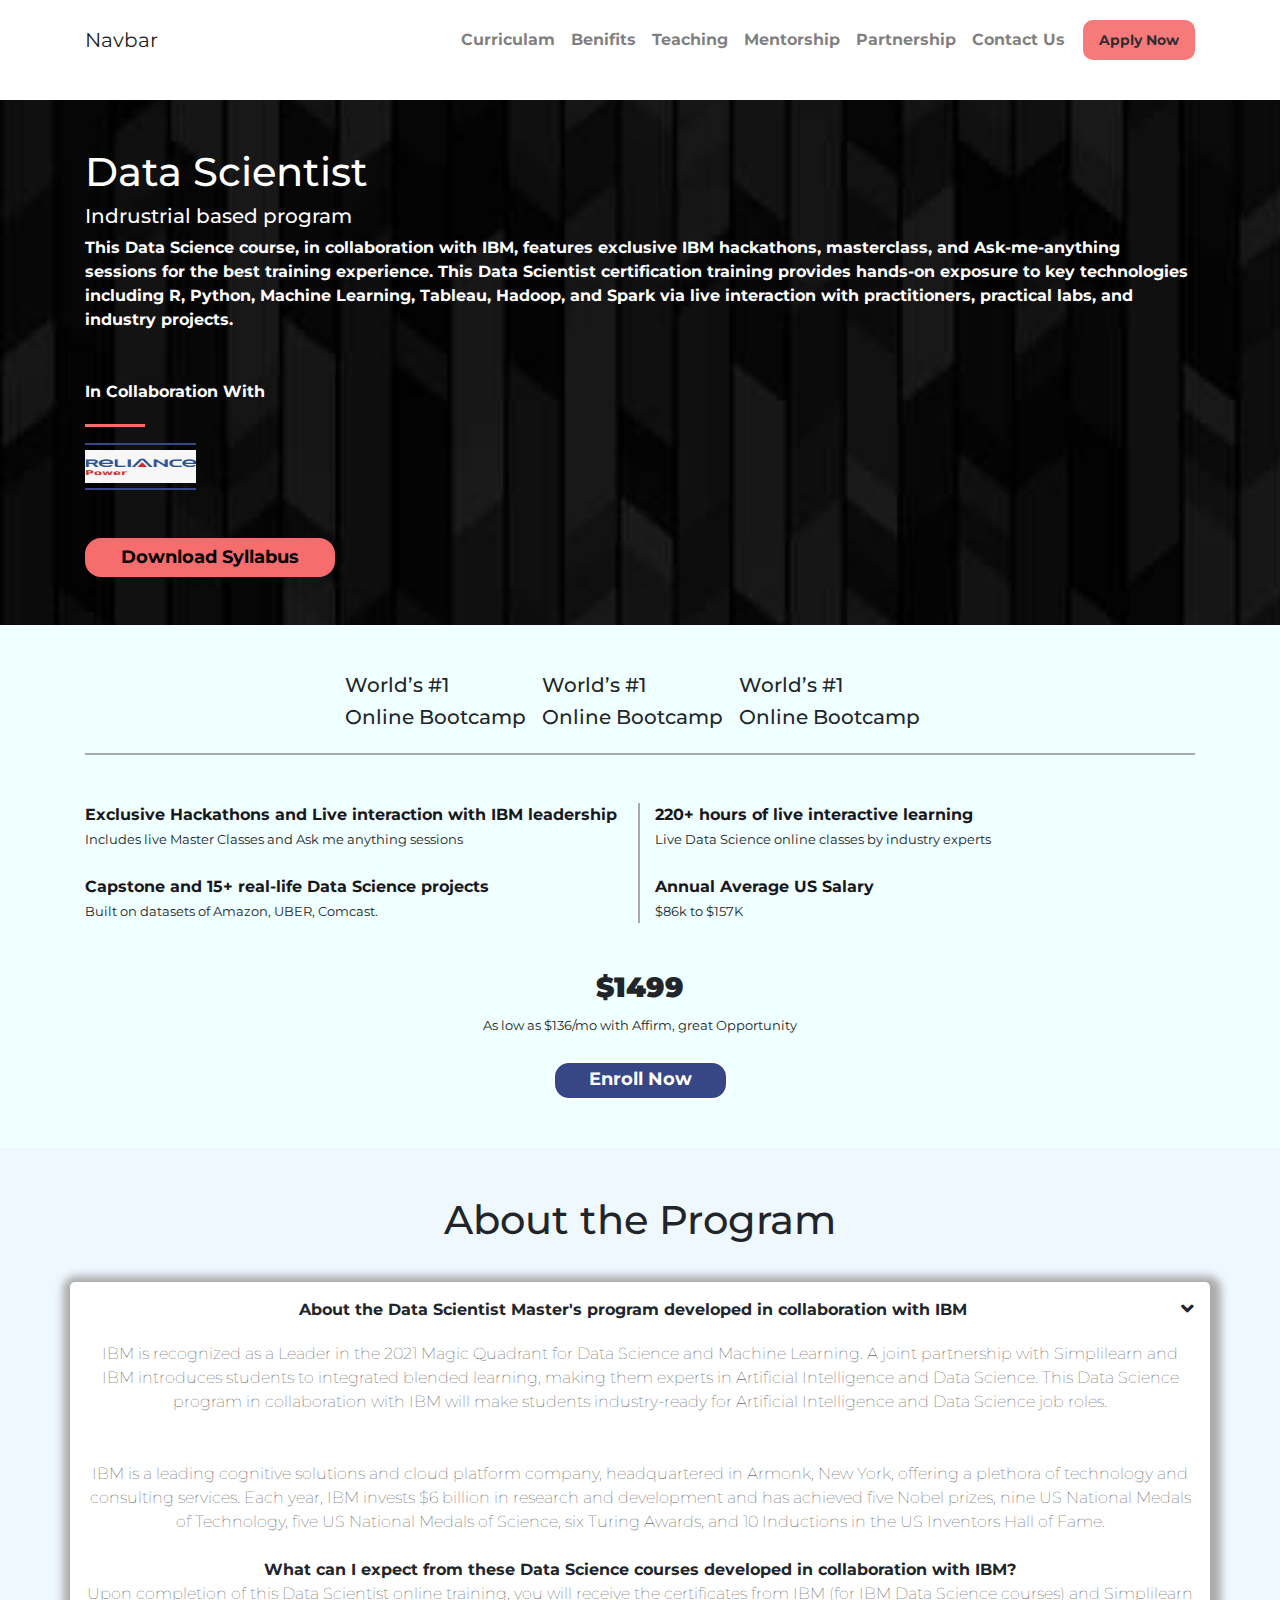
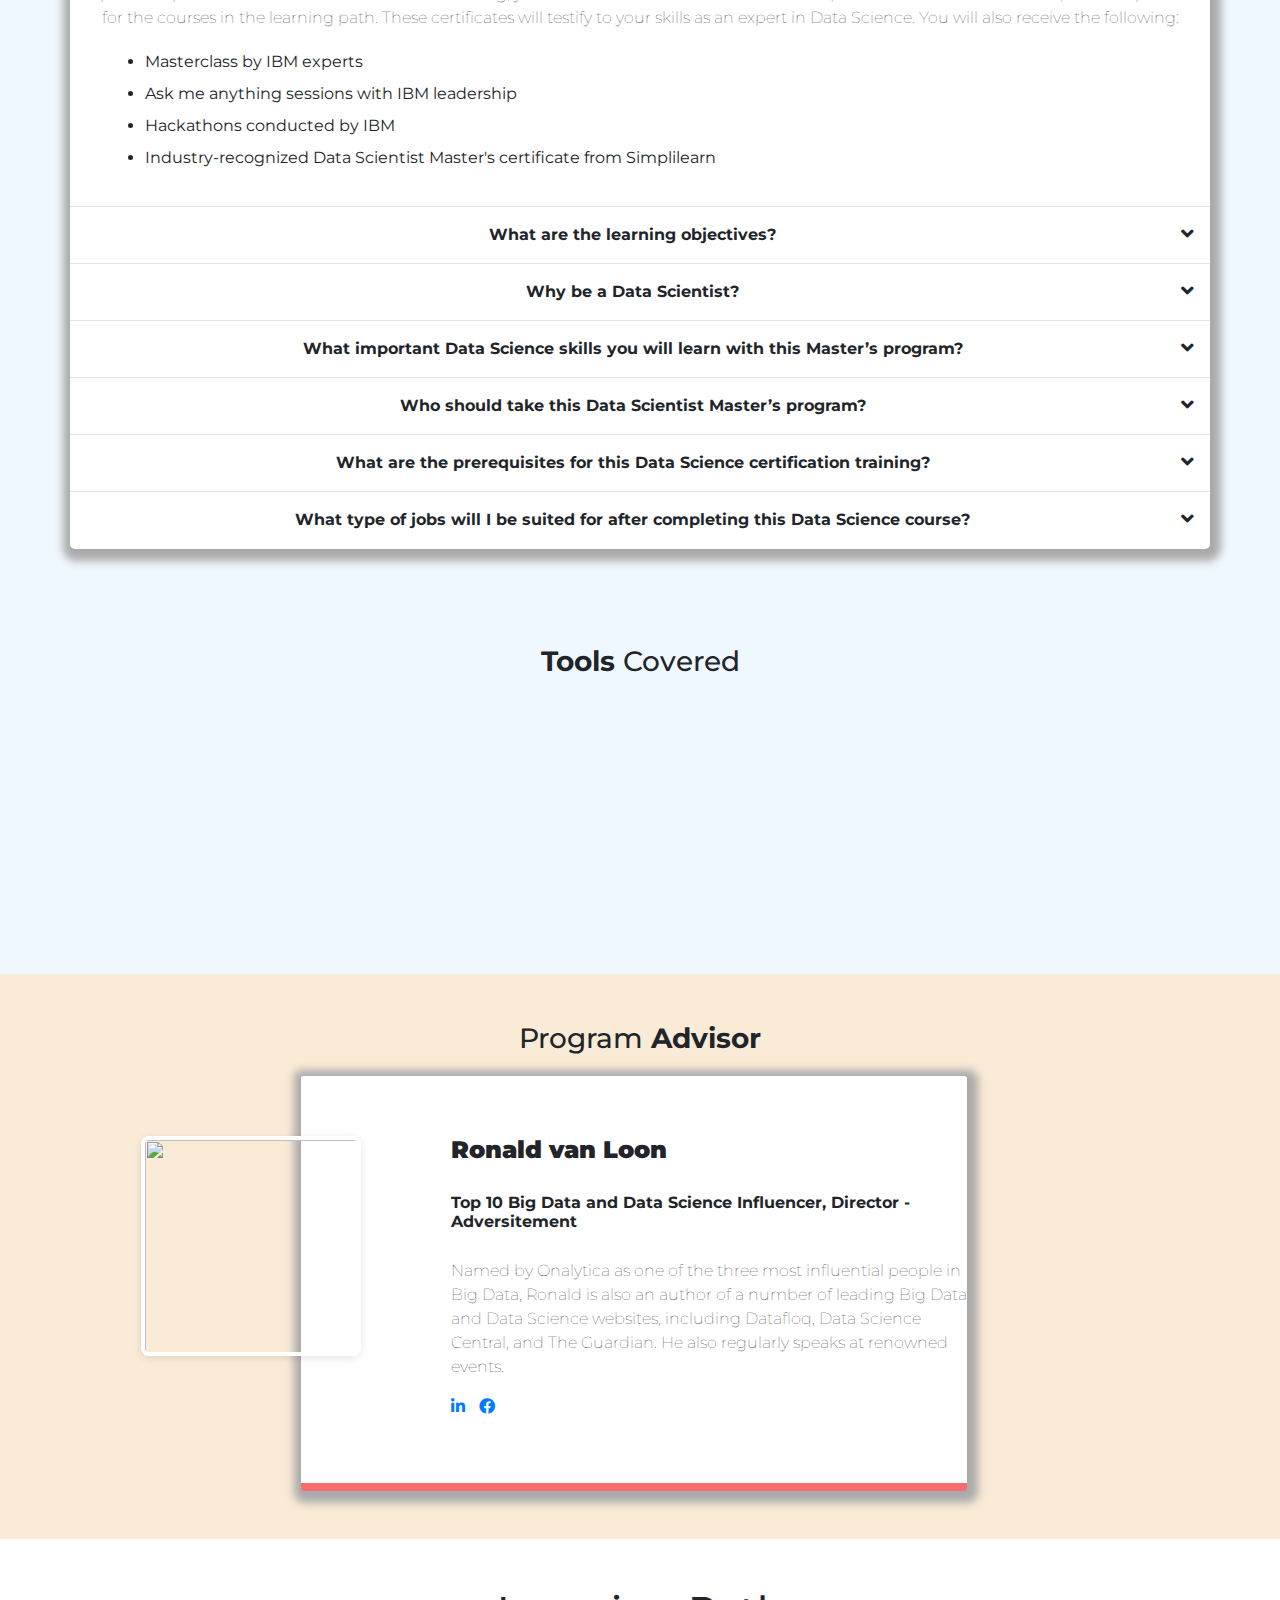
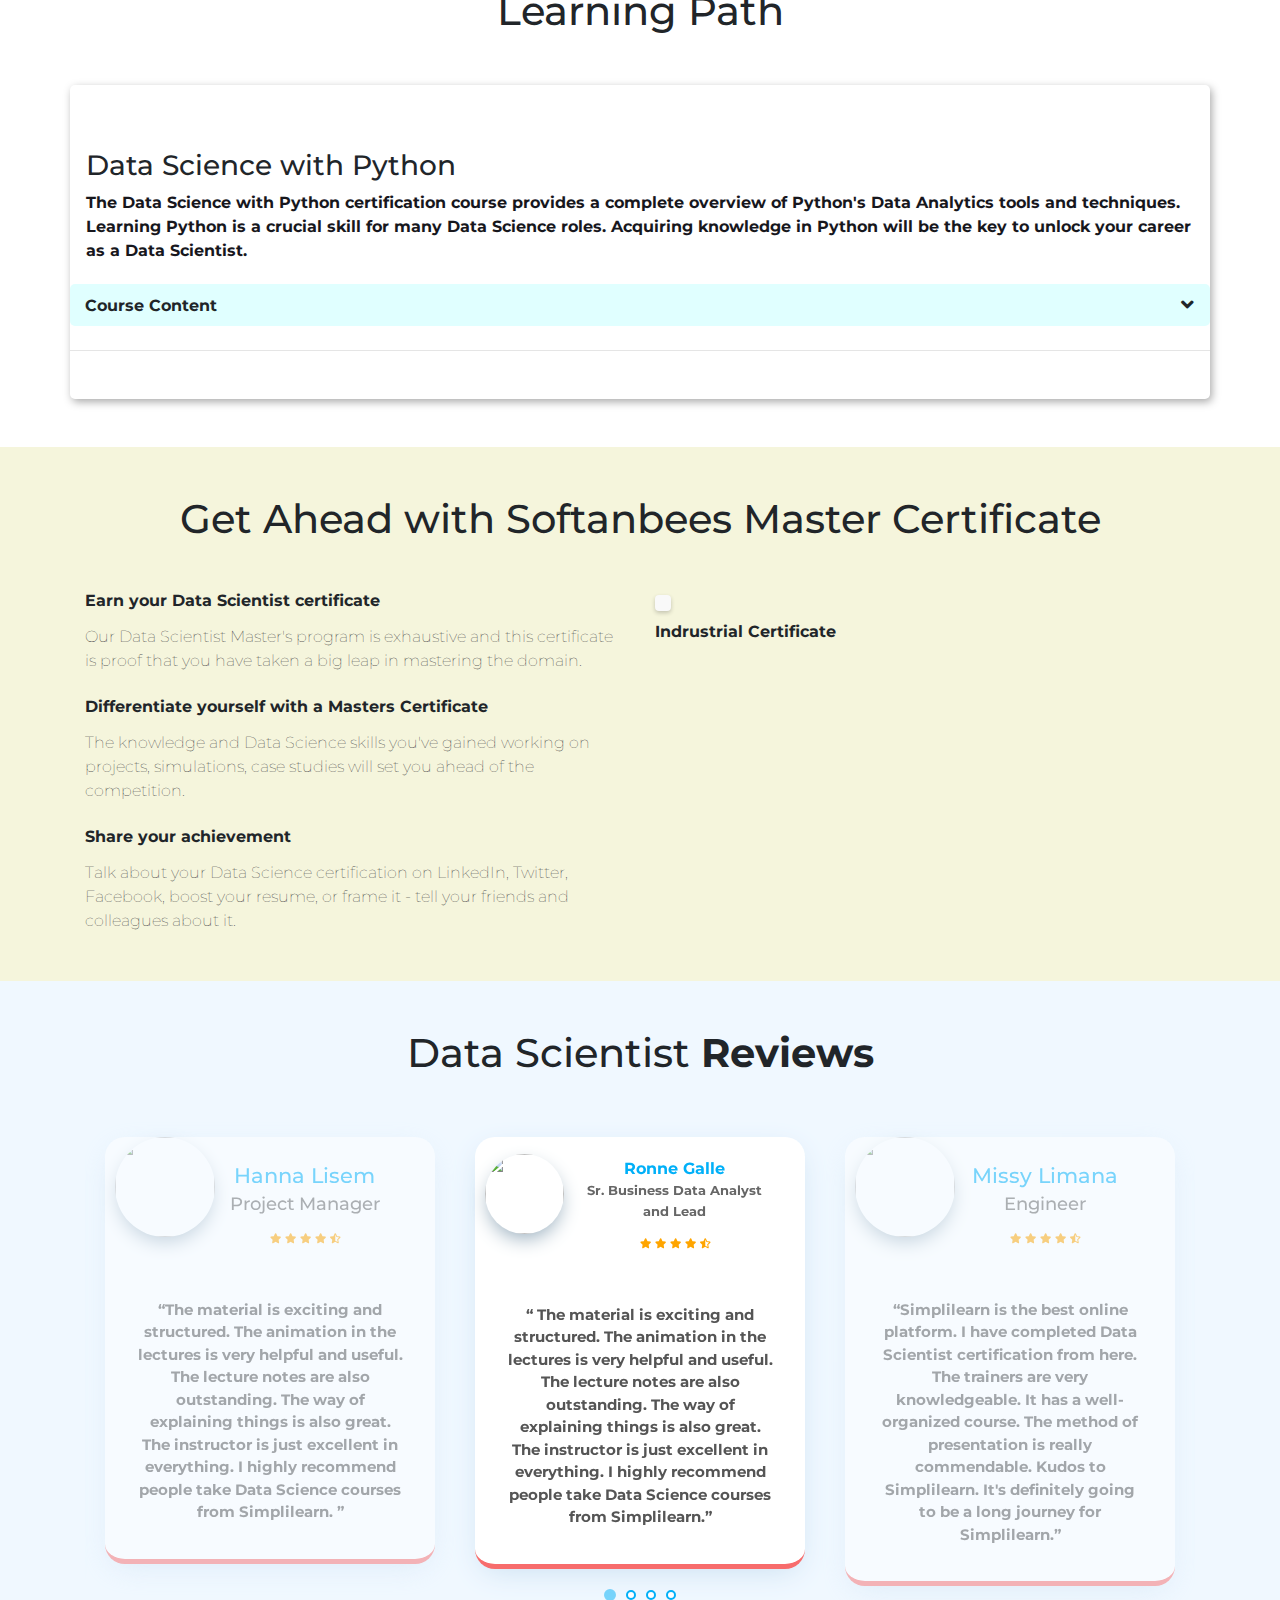
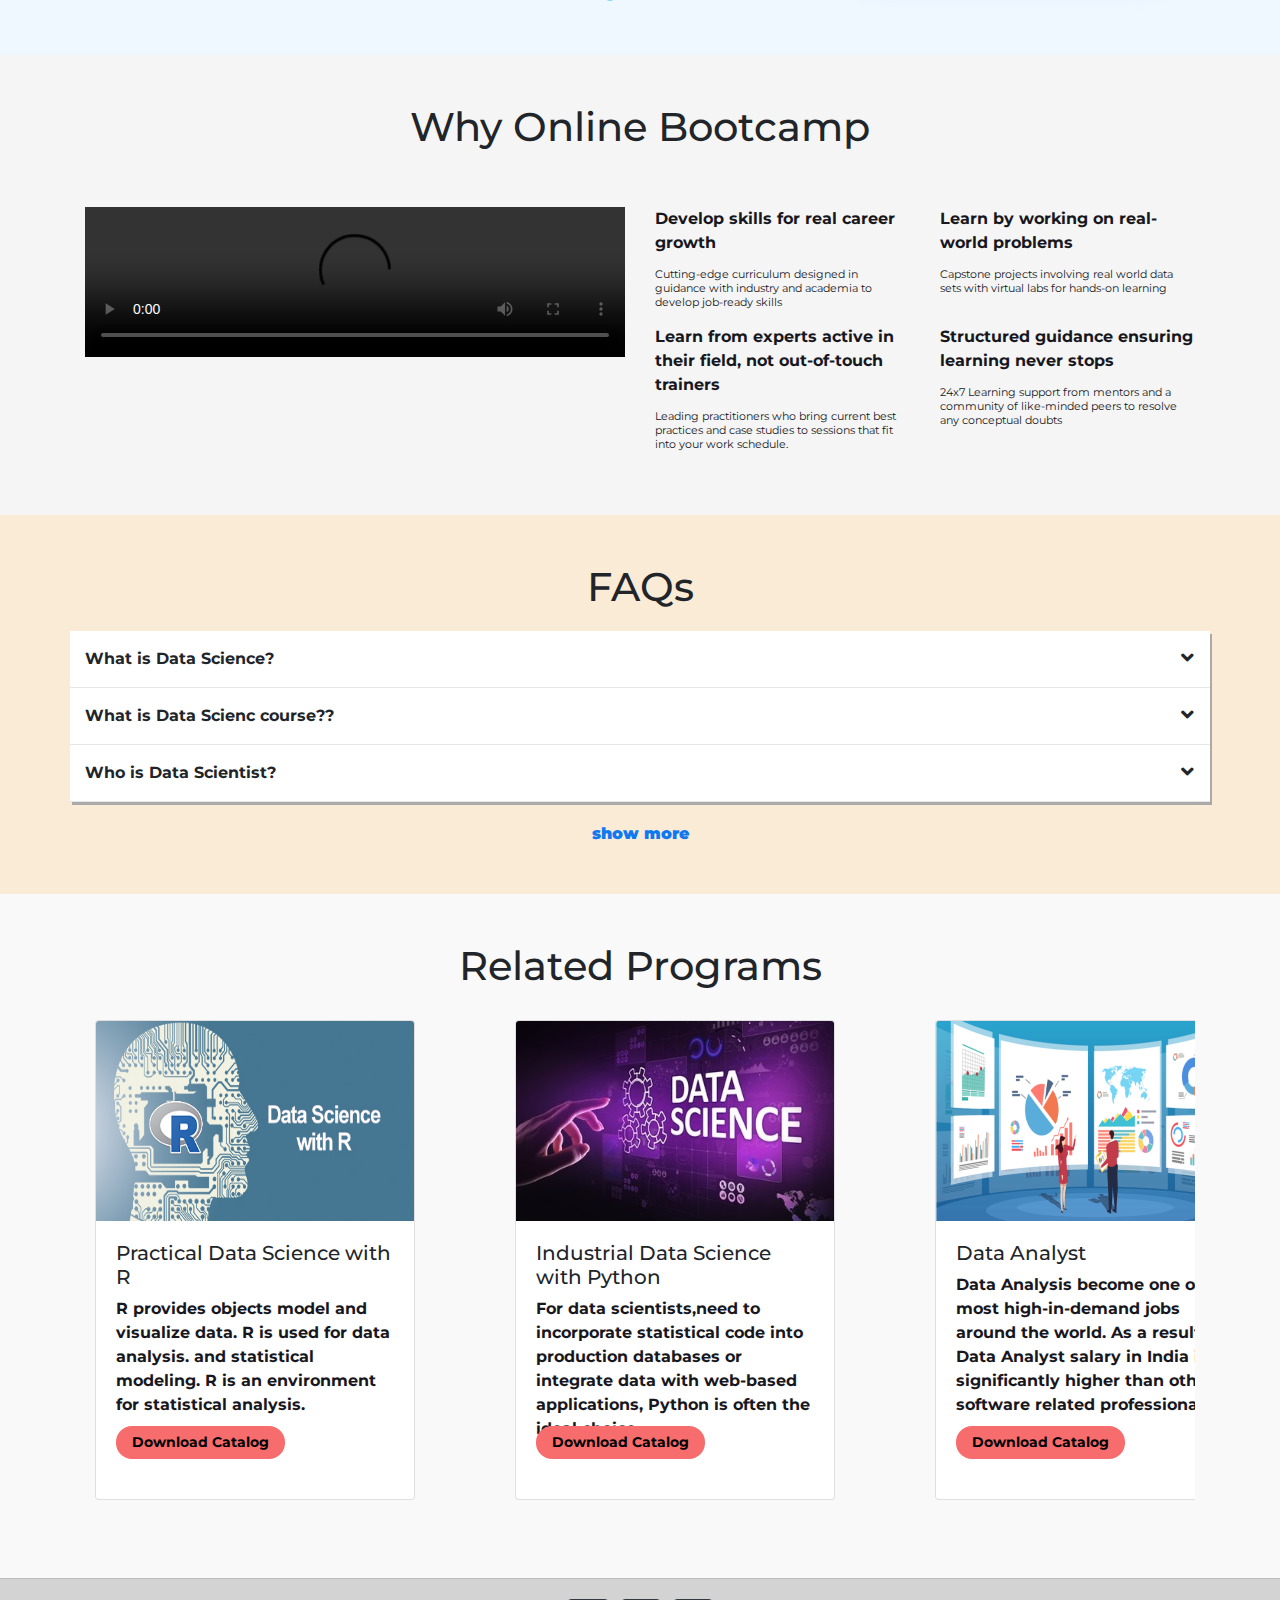
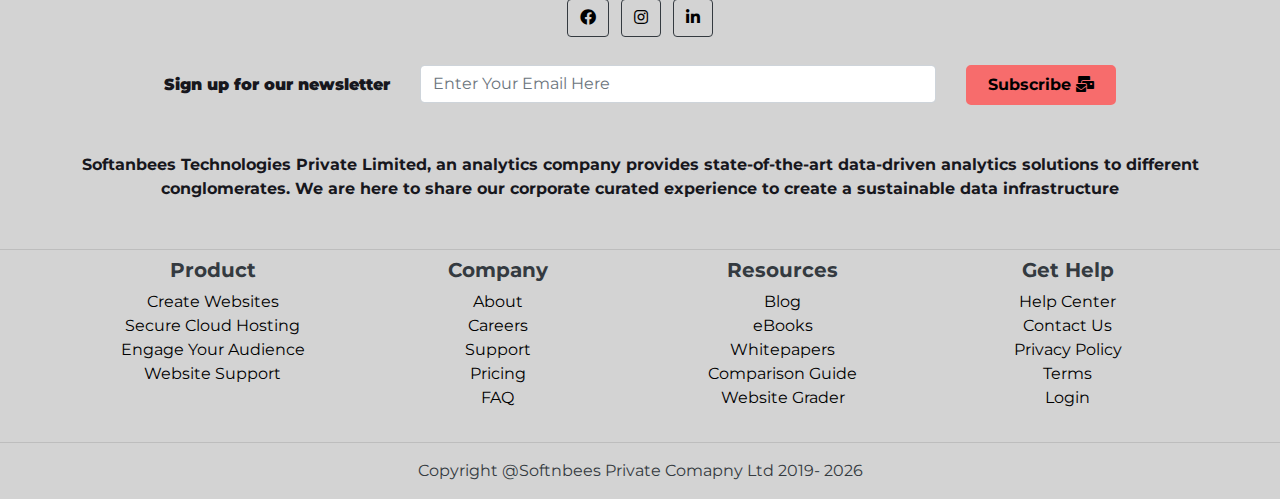
==== course_details.html @ 48e54f69 "added new feature" ====
<!DOCTYPE html>

<html>
  <head>
    <meta charset="utf-8" />
    <meta http-equiv="X-UA-Compatible" content="IE=edge" />
    <title></title>
    <link rel="stylesheet" href="asset/css/all.min.css" />
    <link rel="preconnect" href="https://fonts.gstatic.com" />
    <meta name="description" content="" />
    <meta name="viewport" content="width=device-width, initial-scale=1" />
    <!-- <link href="https://fonts.googleapis.com/css2?family=Roboto:ital,wght@1,100&display=swap" rel="stylesheet" /> -->
    <link rel="preconnect" href="https://fonts.gstatic.com" />
    <link
      href="https://fonts.googleapis.com/css2?family=Montserrat:wght@300&display=swap"
      rel="stylesheet"
    />

    <link rel="stylesheet" href="main.css" />
    <link rel="stylesheet" href="style.css" />
    <link rel="stylesheet" href="course_details.css" />

    <link
      rel="stylesheet"
      href="https://cdnjs.cloudflare.com/ajax/libs/font-awesome/4.7.0/css/font-awesome.min.css"
    />
    <link
      rel="stylesheet"
      href="https://maxcdn.bootstrapcdn.com/bootstrap/4.0.0/css/bootstrap.min.css"
      integrity="sha384-Gn5384xqQ1aoWXA+058RXPxPg6fy4IWvTNh0E263XmFcJlSAwiGgFAW/dAiS6JXm"
      crossorigin="anonymous"
    />
    <link rel="stylesheet" href="https://cdnjs.cloudflare.com/ajax/libs/OwlCarousel2/2.3.4/assets/owl.carousel.min.css">
    <script
      src="https://maxcdn.bootstrapcdn.com/bootstrap/4.0.0/js/bootstrap.min.js"
      integrity="sha384-JZR6Spejh4U02d8jOt6vLEHfe/JQGiRRSQQxSfFWpi1MquVdAyjUar5+76PVCmYl"
      crossorigin="anonymous"
    ></script>
    <script
      src="https://cdn.jsdelivr.net/npm/bootstrap@5.0.0-beta2/dist/js/bootstrap.bundle.min.js"
      integrity="sha384-b5kHyXgcpbZJO/tY9Ul7kGkf1S0CWuKcCD38l8YkeH8z8QjE0GmW1gYU5S9FOnJ0"
      crossorigin="anonymous"
    ></script>
    <script src="https://cdn.jwplayer.com/libraries/aBCdE12G.js"></script>
    <link rel="stylesheet" href="asset/css/particle.css" />
  </head>

  <body>
    <!-- nabvar starts -->

    <nav
      class="
        main_nav_content
        fixed-top
        navbar navbar-expand-lg navbar-light
        bg-white
      "
    >
      <div class="container">
        <a class="navbar-brand" href="#">Navbar</a>
        <button
          class="navbar-toggler"
          type="button"
          data-bs-toggle="collapse"
          data-bs-target="#navbarSupportedContent"
          aria-controls="navbarSupportedContent"
          aria-expanded="false"
          aria-label="Toggle navigation"
        >
          <span class="navbar-toggler-icon"></span>
        </button>
        <div
          class="collapse navbar-collapse justify-content-end"
          id="navbarSupportedContent"
        >
          <ul id="navbar" class="navbar-nav me-auto mb-2 mb-lg-0">
            <li class="nav-item">
              <a class="nav-link" aria-current="page" href="#courses"
                >Curriculam</a
              >
            </li>
            <li class="nav-item">
              <a class="nav-link" href="#trusting">Benifits</a>
            </li>
            <li class="nav-item">
              <a class="nav-link" href="#Teaching">Teaching</a>
            </li>
            <li class="nav-item">
              <a class="nav-link" href="#Mentorship">Mentorship</a>
            </li>
            <li class="nav-item">
              <a class="nav-link" href="#partnership">Partnership</a>
            </li>
            <li class="nav-item">
              <a class="nav-link" href="#contact">Contact Us</a>
            </li>
            <!-- <li class="nav-item">
                        <a class="nav-link" href="#footer">About Us</a>
                    </li> -->
            <!-- <li class="nav-item">
                        <a class="nav-link" href="#">FAQs</a>
                    </li> -->
          </ul>
          <div class="d-flex">
            <button
              data-target="#exampleModal"
              data-toggle="modal"
              class="button_style_navbar"
              type="button "
            >
              Apply Now
            </button>
            <!-- <button data-target="#exampleModal1" data-toggle="modal" class="button_style_navbar_login " type="submit ">
              Login
            </button> -->
          </div>
        </div>
      </div>
    </nav>

    <!-- navbar ends -->

    <!-- modal login starts -->
    <div
      class="modal left fade"
      id="exampleModal1"
      tabindex=""
      role="dialog"
      aria-labelledby="exampleModalLabel"
      aria-hidden="true"
    >
      <div class="modal-dialog" role="document">
        <div class="modal-content pt-5">
          <div class="modal-body p-3">
            <div class="pb-4">
              <h3>Log In</h3>
              <div class="pt-3">
                OR
                <a
                  id="create_account_click"
                  style="text-decoration: none"
                  data-target="#exampleModal"
                  data-toggle="modal"
                  href=""
                  >Creating a Softanbees Account</a
                >
              </div>
              <div>
                <form>
                  <div class="form-group">
                    <label
                      class="d-flex justify-content-start"
                      for="exampleInputEmail1"
                      >Email<b style="color: red">*</b>
                    </label>
                    <input
                      type="email"
                      class="form-control"
                      id="exampleInputEmail1"
                      aria-describedby="emailHelp"
                      placeholder="Enter email"
                    />
                  </div>
                  <div class="form-group">
                    <label
                      class="d-flex justify-content-start"
                      for="exampleInputPassword1"
                      >Password<b style="color: red">*</b>
                    </label>
                    <input
                      type="password"
                      class="form-control"
                      id="exampleInputPassword1"
                      placeholder="Enter Password"
                    />
                  </div>
                  <button
                    style="
                      width: 100%;
                      background-color: #f76c6c !important;
                      border-color: #f76c6c !important;
                    "
                    type="submit"
                    class="btn btn-primary"
                  >
                    Sign Up
                  </button>
                </form>
              </div>
            </div>
          </div>
          <div class="modal-footer">
            <button
              type="button"
              class="btn btn-secondary"
              data-dismiss="modal"
            >
              Close
            </button>
          </div>
        </div>
      </div>
    </div>

    <!-- modal login ends -->

    <!-- modal registraion starts -->
    <div
      class="modal left fade"
      id="exampleModal"
      tabindex=""
      role="dialog"
      aria-labelledby="exampleModalLabel"
      aria-hidden="true"
    >
      <div class="modal-dialog" role="document">
        <div class="modal-content pt-5">
          <div class="modal-body pt-1">
            <div class="text-center pb-4">
              <h3>Apply Now to Unleash Your Data Career</h3>
              <!-- <p>Log in using</p>
                        <div class="d-flex justify-content-around">
                            <a href=""><i  class="fab fa-facebook fa-3x"></i></a>
                            <a style="color: #4c68d7;" href=""><i class="fab fa-linkedin fa-3x"></i></a>
                            <a style="color: #4078c0;" href=""><i  class="fab fa-github fa-3x"></i></a>
                            <a href=""><i  class="fab fa-google fa-3x"></i></a>
                        </div> -->
              <div class="d-flex justify-content-around pt-4 pb-4">
                <!-- <hr style="width:50%" , size="3" , color=black>
                            <p> OR </p>
                            <hr style="width:50%" , size="3" , color=black> -->
              </div>
              <div>
                <form>
                  <div class="form-group">
                    <label
                      class="d-flex justify-content-start"
                      for="exampleInputEmail1"
                      >Full Name <b style="color: red">*</b>
                    </label>
                    <input
                      type="text"
                      class="form-control"
                      id="exampleInputEmail1"
                      placeholder="Enter Your Name"
                    />
                  </div>
                  <div class="form-group">
                    <label
                      class="d-flex justify-content-start"
                      for="exampleInputEmail1"
                      >Email<b style="color: red">*</b>
                    </label>
                    <input
                      type="email"
                      class="form-control"
                      id="exampleInputEmail1"
                      aria-describedby="emailHelp"
                      placeholder="Enter email"
                    />
                  </div>
                  <!-- <div class="form-group">
                                    <label class="d-flex justify-content-start" for="exampleInputPassword1">Phone<b style="color: red;">*</b> </label>
                                    <p class="d-flex justify-content-start"><small>OTP will be sent to this number for verification</small></p>
                                    <input type="number" class="form-control" id="exampleInputPassword1" placeholder="Enter Phone Number">
                                </div> -->
                  <!-- <div class="form-group">
                                    <label class="d-flex justify-content-start" for="exampleInputPassword1">Profession<b style="color: red;">*</b> </label>
                                    <div class="form-check form-check-inline">
                                        <input class="form-check-input" type="checkbox" id="inlineCheckbox1" value="option1">
                                        <label class="form-check-label" for="inlineCheckbox1">College Student</label>
                                    </div>
                                    <div class="form-check form-check-inline">
                                        <input class="form-check-input" type="checkbox" id="inlineCheckbox2" value="option2">
                                        <label class="form-check-label" for="inlineCheckbox2">Working Profesion</label>
                                    </div>
                                </div> -->
                  <div class="form-group">
                    <h6>Your Profession</h6>
                    <div id="profession">
                      <label class="blue"
                        ><input
                          id="check1"
                          type="radio"
                          name="toggle"
                          value="student"
                        /><span>College Student</span></label
                      >
                      <label class="green"
                        ><input
                          id="check1"
                          type="radio"
                          name="toggle"
                          value="working"
                        /><span>Working Profession</span></label
                      >
                    </div>
                  </div>
                  <button
                    style="
                      width: 100%;
                      background-color: #f76c6c !important;
                      border-color: #f76c6c !important;
                    "
                    type="submit"
                    class="btn btn-primary"
                  >
                    Apply Now
                  </button>
                </form>
                <!-- <small>By creating an account I have read and agree to Softanbees <a href="">Terms</a> and <a href="">Privacy Policy</a></small>
                            <div class="pt-3">
                                <p>Already a member?
                                    <a id="login-btn-click" data-target="#exampleModal1" data-toggle="modal" href="">LOG IN</a>
                                </p>
                            </div> -->
              </div>
            </div>
            <div class="modal-footer">
              <button
                type="button"
                class="btn btn-secondary"
                data-dismiss="modal"
              >
                Close
              </button>
            </div>
          </div>
        </div>
      </div>
    </div>
    <!-- modal registration ends -->





    <section id="course_details" class="section">
      <div class="container pt-5 pb-5">
        <div>
          <h1>Data Scientist</h1>
          <h5>Indrustrial based program</h5>
          <p style="color: white">
            This Data Science course, in collaboration with IBM, features
            exclusive IBM hackathons, masterclass, and Ask-me-anything sessions
            for the best training experience. This Data Scientist certification
            training provides hands-on exposure to key technologies including R,
            Python, Machine Learning, Tableau, Hadoop, and Spark via live
            interaction with practitioners, practical labs, and industry
            projects.
          </p>
        </div>
        <div class="mt-5">
          <p style="color: white">In Collaboration With</p>
          <div class="collboration-title mb-3"></div>
          <div class="collboration-logo-top"></div>
          <div class="collboration">
            <img
              style="width: 10%; height: 33px"
              src="asset/partner_1.jpeg"
              alt=" "
            />
            <!-- <img style="width: 8%; " src="asset/partner_3.png" alt=" "> -->
          </div>
          <div class="collboration-logo-bottom"></div>
        </div>
        <div class="mt-5">
          <button class="syllabus">Download Syllabus</button>
        </div>
      </div>
    </section>

    <section style="background-color: azure" class="section pt-5 pb-5">
      <div class="container">
        <div class="collboration-1 pb-3">
          <div class="mr-3">
            <h5>World’s #1</h5>
            <h5>Online Bootcamp</h5>
          </div>
          <div class="mr-3">
            <h5>World’s #1</h5>
            <h5>Online Bootcamp</h5>
          </div>
          <div class="mr-3">
            <h5>World’s #1</h5>
            <h5>Online Bootcamp</h5>
          </div>
        </div>

        <div class="row pt-5">
          <div class="col-md-6 border-line">
            <p>Exclusive Hackathons and Live interaction with IBM leadership</p>
            <small
              >Includes live Master Classes and Ask me anything sessions</small
            >
            <br /><br />
            <p>Capstone and 15+ real-life Data Science projects</p>
            <small>Built on datasets of Amazon, UBER, Comcast.</small>
          </div>
          <div class="col-md-6 border-line-1">
            <p>220+ hours of live interactive learning</p>
            <small>Live Data Science online classes by industry experts</small>
            <br /><br />
            <p>Annual Average US Salary</p>
            <small>$86k to $157K</small>
          </div>
        </div>

        <div class="mt-5 course_price">
          <h3>$1499</h3>
          <small>As low as $136/mo with Affirm, great Opportunity</small>
          <br />
          <br />
          <button class="enroll_now">Enroll Now</button>
        </div>
      </div>
    </section>

    <section class="section pt-5 pb-5 program_details">
      <div class="container course_info">
        <h1>About the Program</h1>
        <div class="row about_program">
          <!--First column-->
          <div class="col-md-3 mx-auto shfooter-1">
            <div class="title-1" data-target="#tab1" data-toggle="collapse">
              <div class="mt-3 font-weight-bold">
                About the Data Scientist Master's program developed in
                collaboration with IBM
                <div class="float-right navbar-toggler">
                  <i class="fas fa-angle-down"></i>
                  <i class="fas fa-angle-up"></i>
                </div>
              </div>
            </div>
            <div class="question_details" id="tab1">
              <p>
                IBM is recognized as a Leader in the 2021 Magic Quadrant for
                Data Science and Machine Learning. A joint partnership with
                Simplilearn and IBM introduces students to integrated blended
                learning, making them experts in Artificial Intelligence and
                Data Science. This Data Science program in collaboration with
                IBM will make students industry-ready for Artificial
                Intelligence and Data Science job roles.
              </p>
              <br /><br />
              <p>
                IBM is a leading cognitive solutions and cloud platform company,
                headquartered in Armonk, New York, offering a plethora of
                technology and consulting services. Each year, IBM invests $6
                billion in research and development and has achieved five Nobel
                prizes, nine US National Medals of Technology, five US National
                Medals of Science, six Turing Awards, and 10 Inductions in the
                US Inventors Hall of Fame.
              </p>
              <br />
              <b
                >What can I expect from these Data Science courses developed in
                collaboration with IBM?</b
              >
              <br />
              <p>
                Upon completion of this Data Scientist online training, you will
                receive the certificates from IBM (for IBM Data Science courses)
                and Simplilearn for the courses in the learning path. These
                certificates will testify to your skills as an expert in Data
                Science. You will also receive the following:
              </p>
              <ul>
                <li>Masterclass by IBM experts</li>
                <li>Ask me anything sessions with IBM leadership</li>
                <li>Hackathons conducted by IBM</li>
                <li>
                  Industry-recognized Data Scientist Master's certificate from
                  Simplilearn
                </li>
              </ul>
            </div>
            <!-- <ul class="list-unstyled collapse" id="tab1">
           <h1>ffffffffffffffffffffffffff</h1>
          </ul> -->
          </div>

          <!--/.First column-->
          <hr class="clearfix w-100 mb-0" />
          <!--Second column-->
          <div class="col-md-3 mx-auto shfooter-1">
            <div class="title-1" data-target="#tab2" data-toggle="collapse">
              <div class="mt-3 font-weight-bold">
                What are the learning objectives?
                <div class="float-right navbar-toggler">
                  <i class="fas fa-angle-down"></i>
                  <i class="fas fa-angle-up"></i>
                </div>
              </div>
            </div>
            <div class="collapse question_details" id="tab2">
              <p>
                IBM is recognized as a Leader in the 2021 Magic Quadrant for
                Data Science and Machine Learning. A joint partnership with
                Simplilearn and IBM introduces students to integrated blended
                learning, making them experts in Artificial Intelligence and
                Data Science. This Data Science program in collaboration with
                IBM will make students industry-ready for Artificial
                Intelligence and Data Science job roles.
              </p>
              <br /><br />
              <p>
                IBM is a leading cognitive solutions and cloud platform company,
                headquartered in Armonk, New York, offering a plethora of
                technology and consulting services. Each year, IBM invests $6
                billion in research and development and has achieved five Nobel
                prizes, nine US National Medals of Technology, five US National
                Medals of Science, six Turing Awards, and 10 Inductions in the
                US Inventors Hall of Fame.
              </p>
              <br />
              <b
                >What can I expect from these Data Science courses developed in
                collaboration with IBM?</b
              >
              <br />
              <p>
                Upon completion of this Data Scientist online training, you will
                receive the certificates from IBM (for IBM Data Science courses)
                and Simplilearn for the courses in the learning path. These
                certificates will testify to your skills as an expert in Data
                Science. You will also receive the following:
              </p>
              <ul>
                <li>Masterclass by IBM experts</li>
                <li>Ask me anything sessions with IBM leadership</li>
                <li>Hackathons conducted by IBM</li>
                <li>
                  Industry-recognized Data Scientist Master's certificate from
                  Simplilearn
                </li>
              </ul>
            </div>
          </div>
          <!--/.Second column-->
          <hr class="clearfix w-100 mb-0" />
          <!--Third column-->
          <div class="col-md-3 mx-auto shfooter-1">
            <div class="title-1" data-target="#tab3" data-toggle="collapse">
              <div class="mt-3 font-weight-bold">
                Why be a Data Scientist?
                <div class="float-right navbar-toggler">
                  <i class="fas fa-angle-down"></i>
                  <i class="fas fa-angle-up"></i>
                </div>
              </div>
            </div>
            <div class="collapse question_details" id="tab3">
              <p>
                IBM is recognized as a Leader in the 2021 Magic Quadrant for
                Data Science and Machine Learning. A joint partnership with
                Simplilearn and IBM introduces students to integrated blended
                learning, making them experts in Artificial Intelligence and
                Data Science. This Data Science program in collaboration with
                IBM will make students industry-ready for Artificial
                Intelligence and Data Science job roles.
              </p>
              <br /><br />
              <p>
                IBM is a leading cognitive solutions and cloud platform company,
                headquartered in Armonk, New York, offering a plethora of
                technology and consulting services. Each year, IBM invests $6
                billion in research and development and has achieved five Nobel
                prizes, nine US National Medals of Technology, five US National
                Medals of Science, six Turing Awards, and 10 Inductions in the
                US Inventors Hall of Fame.
              </p>
              <br />
              <b
                >What can I expect from these Data Science courses developed in
                collaboration with IBM?</b
              >
              <br />
              <p>
                Upon completion of this Data Scientist online training, you will
                receive the certificates from IBM (for IBM Data Science courses)
                and Simplilearn for the courses in the learning path. These
                certificates will testify to your skills as an expert in Data
                Science. You will also receive the following:
              </p>
              <ul>
                <li>Masterclass by IBM experts</li>
                <li>Ask me anything sessions with IBM leadership</li>
                <li>Hackathons conducted by IBM</li>
                <li>
                  Industry-recognized Data Scientist Master's certificate from
                  Simplilearn
                </li>
              </ul>
            </div>
          </div>
          <!--/.Third column-->
          <hr class="clearfix w-100 mb-0" />
          <!--Fourth column-->
          <div class="col-md-3 mx-auto shfooter-1">
            <div class="title-1" data-target="#tab4" data-toggle="collapse">
              <div class="mt-3 font-weight-bold">
                What important Data Science skills you will learn with this
                Master’s program?
                <div class="float-right navbar-toggler">
                  <i class="fas fa-angle-down"></i>
                  <i class="fas fa-angle-up"></i>
                </div>
              </div>
            </div>
            <div class="collapse question_details" id="tab4">
              <p>
                IBM is recognized as a Leader in the 2021 Magic Quadrant for
                Data Science and Machine Learning. A joint partnership with
                Simplilearn and IBM introduces students to integrated blended
                learning, making them experts in Artificial Intelligence and
                Data Science. This Data Science program in collaboration with
                IBM will make students industry-ready for Artificial
                Intelligence and Data Science job roles.
              </p>
              <br /><br />
              <p>
                IBM is a leading cognitive solutions and cloud platform company,
                headquartered in Armonk, New York, offering a plethora of
                technology and consulting services. Each year, IBM invests $6
                billion in research and development and has achieved five Nobel
                prizes, nine US National Medals of Technology, five US National
                Medals of Science, six Turing Awards, and 10 Inductions in the
                US Inventors Hall of Fame.
              </p>
              <br />
              <b
                >What can I expect from these Data Science courses developed in
                collaboration with IBM?</b
              >
              <br />
              <p>
                Upon completion of this Data Scientist online training, you will
                receive the certificates from IBM (for IBM Data Science courses)
                and Simplilearn for the courses in the learning path. These
                certificates will testify to your skills as an expert in Data
                Science. You will also receive the following:
              </p>
              <ul>
                <li>Masterclass by IBM experts</li>
                <li>Ask me anything sessions with IBM leadership</li>
                <li>Hackathons conducted by IBM</li>
                <li>
                  Industry-recognized Data Scientist Master's certificate from
                  Simplilearn
                </li>
              </ul>
            </div>
          </div>
          <!--/.Fourth column-->
          <hr class="clearfix w-100 mb-0" />
          <!--fifth column-->
          <div class="col-md-3 mx-auto shfooter-1">
            <div class="title-1" data-target="#tab5" data-toggle="collapse">
              <div class="mt-3 font-weight-bold">
                Who should take this Data Scientist Master’s program?
                <div class="float-right navbar-toggler">
                  <i class="fas fa-angle-down"></i>
                  <i class="fas fa-angle-up"></i>
                </div>
              </div>
            </div>
            <div class="collapse question_details" id="tab5">
              <p>
                IBM is recognized as a Leader in the 2021 Magic Quadrant for
                Data Science and Machine Learning. A joint partnership with
                Simplilearn and IBM introduces students to integrated blended
                learning, making them experts in Artificial Intelligence and
                Data Science. This Data Science program in collaboration with
                IBM will make students industry-ready for Artificial
                Intelligence and Data Science job roles.
              </p>
              <br /><br />
              <p>
                IBM is a leading cognitive solutions and cloud platform company,
                headquartered in Armonk, New York, offering a plethora of
                technology and consulting services. Each year, IBM invests $6
                billion in research and development and has achieved five Nobel
                prizes, nine US National Medals of Technology, five US National
                Medals of Science, six Turing Awards, and 10 Inductions in the
                US Inventors Hall of Fame.
              </p>
              <br />
              <b
                >What can I expect from these Data Science courses developed in
                collaboration with IBM?</b
              >
              <br />
              <p>
                Upon completion of this Data Scientist online training, you will
                receive the certificates from IBM (for IBM Data Science courses)
                and Simplilearn for the courses in the learning path. These
                certificates will testify to your skills as an expert in Data
                Science. You will also receive the following:
              </p>
              <ul>
                <li>Masterclass by IBM experts</li>
                <li>Ask me anything sessions with IBM leadership</li>
                <li>Hackathons conducted by IBM</li>
                <li>
                  Industry-recognized Data Scientist Master's certificate from
                  Simplilearn
                </li>
              </ul>
            </div>
          </div>
          <!--/.fifth column-->
          <hr class="clearfix w-100 mb-0" />
          <!--sixth column-->
          <div class="col-md-3 mx-auto shfooter-1">
            <div class="title-1" data-target="#tab6" data-toggle="collapse">
              <div class="mt-3 font-weight-bold">
                What are the prerequisites for this Data Science certification
                training?
                <div class="float-right navbar-toggler">
                  <i class="fas fa-angle-down"></i>
                  <i class="fas fa-angle-up"></i>
                </div>
              </div>
            </div>
            <div class="collapse question_details" id="tab6">
              <p>
                IBM is recognized as a Leader in the 2021 Magic Quadrant for
                Data Science and Machine Learning. A joint partnership with
                Simplilearn and IBM introduces students to integrated blended
                learning, making them experts in Artificial Intelligence and
                Data Science. This Data Science program in collaboration with
                IBM will make students industry-ready for Artificial
                Intelligence and Data Science job roles.
              </p>
              <br /><br />
              <p>
                IBM is a leading cognitive solutions and cloud platform company,
                headquartered in Armonk, New York, offering a plethora of
                technology and consulting services. Each year, IBM invests $6
                billion in research and development and has achieved five Nobel
                prizes, nine US National Medals of Technology, five US National
                Medals of Science, six Turing Awards, and 10 Inductions in the
                US Inventors Hall of Fame.
              </p>
              <br />
              <b
                >What can I expect from these Data Science courses developed in
                collaboration with IBM?</b
              >
              <br />
              <p>
                Upon completion of this Data Scientist online training, you will
                receive the certificates from IBM (for IBM Data Science courses)
                and Simplilearn for the courses in the learning path. These
                certificates will testify to your skills <as></as> an expert in Data
                Science. You will also receive the following:
              </p>
              <ul>
                <li>Masterclass by IBM experts</li>
                <li>Ask me anything sessions with IBM leadership</li>
                <li>Hackathons conducted by IBM</li>
                <li>
                  Industry-recognized Data Scientist Master's certificate from
                  Simplilearn
                </li>
              </ul>
            </div>
          </div>
          <!--/.sixth column-->
          <hr class="clearfix w-100 mb-0" />
          <!--seventh column-->
          <div class="col-md-3 mx-auto shfooter-1">
            <div class="title-1" data-target="#tab7" data-toggle="collapse">
              <div style="padding-bottom: 17px" class="mt-3 font-weight-bold">
                What type of jobs will I be suited for after completing this
                Data Science course?
                <div class="float-right navbar-toggler">
                  <i class="fas fa-angle-down"></i>
                  <i class="fas fa-angle-up"></i>
                </div>
              </div>
            </div>
            <div class="collapse question_details" id="tab7">
              <p>
                IBM is recognized as a Leader in the 2021 Magic Quadrant for
                Data Science and Machine Learning. A joint partnership with
                Simplilearn and IBM introduces students to integrated blended
                learning, making them experts in Artificial Intelligence and
                Data Science. This Data Science program in collaboration with
                IBM will make students industry-ready for Artificial
                Intelligence and Data Science job roles.
              </p>
              <br /><br />
              <p>
                IBM is a leading cognitive solutions and cloud platform company,
                headquartered in Armonk, New York, offering a plethora of
                technology and consulting services. Each year, IBM invests $6
                billion in research and development and has achieved five Nobel
                prizes, nine US National Medals of Technology, five US National
                Medals of Science, six Turing Awards, and 10 Inductions in the
                US Inventors Hall of Fame.
              </p>
              <br />
              <b
                >What can I expect from these Data Science courses developed in
                collaboration with IBM?</b
              >
              <br />
              <p>
                Upon completion of this Data Scientist online training, you will
                receive the certificates from IBM (for IBM Data Science courses)
                and Simplilearn for the courses in the learning path. These
                certificates will testify to your skills as an expert in Data
                Science. You will also receive the following:
              </p>
              <ul>
                <li>Masterclass by IBM experts</li>
                <li>Ask me anything sessions with IBM leadership</li>
                <li>Hackathons conducted by IBM</li>
                <li>
                  Industry-recognized Data Scientist Master's certificate from
                  Simplilearn
                </li>
              </ul>
            </div>
          </div>
          <!--/.seventh column-->
        </div>
        <div class="mt-5 pt-5">
          <h3><b>Tools</b> Covered</h3>
          <div class="tools_learn pt-5 pb-5">
            <div class="row">
              <div class="col-md-2 col-sm-3 mb-5">
                <img
                  src="https://www.simplilearn.com/ice9/tools_covered/flume.png"
                  alt=""
                />
              </div>
              <div class="col-md-2 col-sm-3 mb-5">
                <img
                  src="https://www.simplilearn.com/ice9/tools_covered/Numpy-Logo.png"
                  alt=""
                />
              </div>
              <div class="col-md-2 col-sm-3 mb-5">
                <img
                  src="https://www.simplilearn.com/ice9/tools_covered/Pandas_logo.jpg"
                  alt=""
                />
              </div>
              <div class="col-md-2 col-sm-3 mb-5">
                <img
                  src="https://www.simplilearn.com/ice9/tools_covered/Apache-Spark-Logo.png"
                  alt=""
                />
              </div>
              <div class="col-md-2 col-sm-3 mb-5">
                <img
                  src="https://www.simplilearn.com/ice9/tools_covered/hbase_logo.png"
                  alt=""
                />
              </div>
              <div class="col-md-2 col-sm-3 mb-5">
                <img
                  src="https://www.simplilearn.com/ice9/tools_covered/hive.png"
                  alt=""
                />
              </div>
              <div class="col-md-2 col-sm-3 mb-5">
                <img
                  src="https://www.simplilearn.com/ice9/tools_covered/pig.png"
                  alt=""
                />
              </div>
              <div class="col-md-2 col-sm-3 mb-5">
                <img
                  src="https://www.simplilearn.com/ice9/tools_covered/hdfs.png"
                  alt=""
                />
              </div>
              <div class="col-md-2 col-sm-3 mb-5">
                <img
                  src="https://www.simplilearn.com/ice9/tools_covered/Python-Logo.png"
                  alt=""
                />
              </div>
              <div class="col-md-2 col-sm-3 mb-5">
                <img
                  src="https://www.simplilearn.com/ice9/tools_covered/R-Logo.png"
                  alt=""
                />
              </div>
              <div class="col-md-2 col-sm-3 mb-5">
                <img
                  src="https://www.simplilearn.com/ice9/tools_covered/Scala-Logo.png"
                  alt=""
                />
              </div>
              <div class="col-md-2 col-sm-3 mb-5">
                <img
                  src="	https://www.simplilearn.com/ice9/tools_covered/Numpy-Logo.png"
                  alt=""
                />
              </div>
            </div>
          </div>
        </div>
        <!-- </div> -->
      </div>
    </section>


    <section style="background-color: antiquewhite;" class="section pt-5 pb-5">
      <div class="container course_instructor">
        <h3 style="text-align: center;">Program <b>Advisor</b></h3>
        <div class="instructor_info ">
          <img src="https://www.simplilearn.com/ice9/program_directors/ronald-van-loon_v3.jpeg" alt="">
          <h4>Ronald van Loon</h4>
          <h6>Top 10 Big Data and Data Science Influencer, Director - Adversitement</h6>
          <p>Named by Onalytica as one of the three most influential people in Big Data, Ronald is also an author of a number of leading Big Data and Data Science websites, including Datafloq, Data Science Central, and The Guardian. He also regularly speaks at renowned events.</p>
          <div class="mt-3 pb-4">
            <a href=""><i class="fab fa-linkedin-in"></i></a>
            <a href=""><i class="fab fa-facebook"></i></a>
          </div>
          
        </div>
      </div>
    </section>


    <section class="section">
      <div class="container pt-5 pb-5">
        <h1 style="text-align: center; margin-bottom:50px;">Learning Path</h1>
        <div class="row about_program_1 pt-5 pb-5 ">
          <div class="p-3">
            <h3>Data Science with Python</h3>
            <p>The Data Science with Python certification course provides a complete overview of Python's Data Analytics tools and techniques. Learning Python is a crucial skill for many Data Science roles. Acquiring knowledge in Python will be the key to unlock your career as a Data Scientist.</p>
          </div>
          <!--First column-->
          <div class="col-md-12 mx-auto shfooter-1 content_design_root ">
            <div class="title-1" data-target="#tab11" data-toggle="collapse">
              <div class="mt-2 font-weight-bold">
               Course Content
                <div class="float-right navbar-toggler">
                  <i class="fas fa-angle-down"></i>
                  <i class="fas fa-angle-up"></i>
                </div>
              </div>
            </div>
            <div class=" collapse question_details " id="tab11">
              <div class="col-md-12 mx-auto shfooter-2 content_design">
                <div class="title-1 " data-target="#tab12" data-toggle="collapse">
                  <div class="mt-3 font-weight-bold  ">
                   Data Science With Python
                    <div class="float-right navbar-toggler">
                      <i class="fas fa-plus-square"></i>
                      <i class="fas fa-minus"></i>
                      <!-- <i class="fas fa-angle-down"></i>
                      <i class="fas fa-angle-up"></i> -->
                    </div>
                  </div>
                </div>
                <div class=" collapse question_details" id="tab12">

                  <!-- module 1  -->
                  <div class="col-md-12 mx-auto shfooter-2 content_design_child">
                    <div class="title-1" data-target="#tab_module1" data-toggle="collapse">
                      <div class="mt-3 font-weight-bold">
                        Introduction to Data Science
                        <div class="float-right navbar-toggler">
                          <i class="fas fa-plus-square"></i>
                          <i class="fas fa-minus"></i>
                        </div>
                      </div>
                    </div>
                    <div class=" collapse question_details " id="tab_module1">
                        <ul class="level_3">
                          <li>
                            <p>1.1: Introduction to Data Science</p>
                          </li>
                          <li>
                            <p>1.2:  Different Sectors Using Data Science</p>
                          </li>
                          <li>
                            <p>1.3: Purpose and Components of Python</p>
                          </li>
                          <li>
                            <p>1.4: Quiz</p>
                          </li>
                          <li>
                            <p>1.5: Key Takeaways</p>
                          </li>
                        </ul>       
                    </div>
                  </div>
                  <!-- module 1 -->


                  <!-- module 2 -->
                  <div class="col-md-12 mx-auto shfooter-2 content_design_child">
                    <div class="title-1" data-target="#tab_module2" data-toggle="collapse">
                      <div class="mt-3 font-weight-bold">
                        Stattistics Essential for Data Science
                        <div class="float-right navbar-toggler">
                          <i class="fas fa-plus-square"></i>
                          <i class="fas fa-minus"></i>
                          <!-- <i class="fas fa-angle-down"></i>
                          <i class="fas fa-angle-up"></i> -->
                        </div>
                      </div>
                    </div>
                    <div class=" collapse question_details" id="tab_module2">
                      <h1>Stattistics Essential for Data Science</h1>
                    </div>
                  </div>
                  <!-- module 2 -->


                  <!-- module 3 -->
                  <div class="col-md-12 mx-auto shfooter-2 content_design_child">
                    <div class="title-1" data-target="#tab_module3" data-toggle="collapse">
                      <div class="mt-3 font-weight-bold">
                        Stattistics Essential for Data Science
                        <div class="float-right navbar-toggler">
                          <i class="fas fa-plus-square"></i>
                          <i class="fas fa-minus"></i>
                          <!-- <i class="fas fa-angle-down"></i>
                          <i class="fas fa-angle-up"></i> -->
                        </div>
                      </div>
                    </div>
                    <div class=" collapse question_details" id="tab_module3">
                      <h1>Stattistics Essential for Data Science</h1>
                    </div>
                  </div>
                  <!-- module 3 -->


                  <!-- module 4 -->
                  <div class="col-md-12 mx-auto shfooter-2 content_design_child">
                    <div class="title-1" data-target="#tab_module4" data-toggle="collapse">
                      <div class="mt-3 font-weight-bold">
                        Stattistics Essential for Data Science
                        <div class="float-right navbar-toggler">
                          <i class="fas fa-plus-square"></i>
                          <i class="fas fa-minus"></i>
                          <!-- <i class="fas fa-angle-down"></i>
                          <i class="fas fa-angle-up"></i> -->
                        </div>
                      </div>
                    </div>
                    <div class=" collapse question_details" id="tab_module4">
                      <h1>Stattistics Essential for Data Science</h1>
                    </div>
                  </div>
                  <!-- module 4 -->


                  <!-- module 5 -->
                  <div class="col-md-12 mx-auto shfooter-2 content_design_child">
                    <div class="title-1" data-target="#tab_module5" data-toggle="collapse">
                      <div class="mt-3 font-weight-bold">
                        Stattistics Essential for Data Science
                        <div class="float-right navbar-toggler">
                          <i class="fas fa-plus-square"></i>
                          <i class="fas fa-minus"></i>
                          <!-- <i class="fas fa-angle-down"></i>
                          <i class="fas fa-angle-up"></i> -->
                        </div>
                      </div>
                    </div>
                    <div class=" collapse question_details" id="tab_module5">
                      <h1>Stattistics Essential for Data Science</h1>
                    </div>
                  </div>
                  <!-- module 5 -->


                  <!-- module 6 -->
                  <div class="col-md-12 mx-auto shfooter-2 content_design_child">
                    <div class="title-1" data-target="#tab_module6" data-toggle="collapse">
                      <div class="mt-3 font-weight-bold">
                        Stattistics Essential for Data Science
                        <div class="float-right navbar-toggler">
                          <i class="fas fa-plus-square"></i>
                          <i class="fas fa-minus"></i>
                          <!-- <i class="fas fa-angle-down"></i>
                          <i class="fas fa-angle-up"></i> -->
                        </div>
                      </div>
                    </div>
                    <div class=" collapse question_details" id="tab_module6">
                      <h1>Stattistics Essential for Data Science</h1>
                    </div>
                  </div>
                  <!-- module 6 -->


                  <!-- module 7 -->
                  <div class="col-md-12 mx-auto shfooter-2 content_design_child">
                    <div class="title-1" data-target="#tab_module7" data-toggle="collapse">
                      <div class="mt-3 font-weight-bold">
                        Stattistics Essential for Data Science
                        <div class="float-right navbar-toggler">
                          <i class="fas fa-plus-square"></i>
                          <i class="fas fa-minus"></i>
                          <!-- <i class="fas fa-angle-down"></i>
                          <i class="fas fa-angle-up"></i> -->
                        </div>
                      </div>
                    </div>
                    <div class=" collapse question_details" id="tab_module7">
                      <h1>Stattistics Essential for Data Science</h1>
                    </div>
                  </div>
                  <!-- module 7 -->


                  <!-- module 8 -->
                  <div class="col-md-12 mx-auto shfooter-2 content_design_child">
                    <div class="title-1" data-target="#tab_module8" data-toggle="collapse">
                      <div class="mt-3 font-weight-bold">
                        Stattistics Essential for Data Science
                        <div class="float-right navbar-toggler">
                          <i class="fas fa-plus-square"></i>
                          <i class="fas fa-minus"></i>
                          <!-- <i class="fas fa-angle-down"></i>
                          <i class="fas fa-angle-up"></i> -->
                        </div>
                      </div>
                    </div>
                    <div class=" collapse question_details" id="tab_module8">
                      <h1>Stattistics Essential for Data Science</h1>
                    </div>
                  </div>
                  <!-- module 8 -->
                  
                </div>
              </div>
              <div class="col-md-12 mx-auto shfooter-2 content_design">
                <div class="title-1" data-target="#tab13" data-toggle="collapse">
                  <div class="mt-3 font-weight-bold">
                   Math Refresher
                    <div class="float-right navbar-toggler">
                      <i class="fas fa-plus-square"></i>
                      <i class="fas fa-minus"></i>
                    </div>
                  </div>
                </div>
                <div class=" collapse question_details" id="tab13">
                  <h1>Stattistics Essential for Data Science</h1>
                </div>
              </div>
              <div class="col-md-12 mx-auto shfooter-2 content_design">
                <div class="title-1" data-target="#tab14" data-toggle="collapse">
                  <div class="mt-3 font-weight-bold">
                    Stattistics Essential for Data Science
                    <div class="float-right navbar-toggler">
                      <i class="fas fa-plus-square"></i>
                      <i class="fas fa-minus"></i>
                      <!-- <i class="fas fa-angle-down"></i>
                      <i class="fas fa-angle-up"></i> -->
                    </div>
                  </div>
                </div>
                <div class=" collapse question_details" id="tab14">
                  <h1>Stattistics Essential for Data Science</h1>
                </div>
              </div>
            </div>
          </div>
          <!--/.First column-->
          <hr class="clearfix w-100 mb-0" />
        </div>

      </div>

    </section>

    <section class="section certificate">
      <div class="container pt-5 pb-5 ">
          <h1>Get Ahead with Softanbees Master Certificate</h1>
          <div class="row mt-5">
            <div class="col-md-6">
              <h6><b>Earn your Data Scientist certificate</b></h6>
              <p>Our Data Scientist Master's program is exhaustive and this certificate is proof that you have taken a big leap in mastering the domain.</p>
              <br>
              <h6><b>Differentiate yourself with a Masters Certificate</b></h6>
              <p>The knowledge and Data Science skills you've gained working on projects, simulations, case studies will set you ahead of the competition.</p>
              <br>
              <h6><b>Share your achievement</b></h6>
              <p>Talk about your Data Science certification on LinkedIn, Twitter, Facebook, boost your resume, or frame it - tell your friends and colleagues about it.</p>

            </div>
            <div class="col-md-6">
             <img src="https://www.simplilearn.com/ice9/master_certificates/Data-Scientist-.jpg" alt="">
             <br>
             <label for="">Indrustrial Certificate</label>
            </div>
          </div>
      </div>

    </section>


<section class="section course_reviews">
  <div class="container pt-5 pb-5">
    <h1>Data Scientist <b>Reviews</b></h1>

    <div class="gtco-testimonials">
      <div class="owl-carousel owl-carousel1 owl-theme">
        <div>
          <div class="card text-center">
            <img class="card-img-top" src="https://images.unsplash.com/photo-1572561300743-2dd367ed0c9a?crop=entropy&cs=tinysrgb&fit=crop&fm=jpg&h=300&ixid=eyJhcHBfaWQiOjF9&ixlib=rb-1.2.1&q=50&w=300" alt="">
            <div class="card-body">
              <div class="top_content_reviews">
                <h5>Ronne Galle <br />
                <span> Sr. Business Data Analyst and Lead</span></h5>
                <div class="ratting_icon">
                  <i class="fas fa-star"></i>
                  <i class="fas fa-star"></i>
                  <i class="fas fa-star"></i>
                  <i class="fas fa-star"></i>
                  <i class="fas fa-star-half-alt"></i>
                </div>
              </div>
              <p class="card-text">“ The material is exciting and structured. The animation in the lectures is very helpful and useful. The lecture notes are also outstanding. The way of explaining things is also great. The instructor is just excellent in everything. I highly recommend people take Data Science courses from Simplilearn.” </p>
            </div>
          </div>
        </div>
        <div>
          <div class="card text-center"><img class="card-img-top" src="https://images.unsplash.com/photo-1588361035994-295e21daa761?crop=entropy&cs=tinysrgb&fit=crop&fm=jpg&h=301&ixid=eyJhcHBfaWQiOjF9&ixlib=rb-1.2.1&q=50&w=301" alt="">
            <div class="card-body">
              <div class="top_content_reviews">
              <h5>Missy Limana<br />
                <span> Engineer </span></h5>
                <div class="ratting_icon">
                  <i class="fas fa-star"></i>
                  <i class="fas fa-star"></i>
                  <i class="fas fa-star"></i>
                  <i class="fas fa-star"></i>
                  <i class="fas fa-star-half-alt"></i>
                </div>
               
                </div>
              <p class="card-text">“Simplilearn is the best online platform. I have completed Data Scientist certification from here. The trainers are very knowledgeable. It has a well-organized course. The method of presentation is really commendable. Kudos to Simplilearn. It's definitely going to be a long journey for Simplilearn.” </p>
            </div>
          </div>
        </div>
        <div>
          <div class="card text-center"><img class="card-img-top" src="https://images.unsplash.com/photo-1575377222312-dd1a63a51638?crop=entropy&cs=tinysrgb&fit=crop&fm=jpg&h=302&ixid=eyJhcHBfaWQiOjF9&ixlib=rb-1.2.1&q=50&w=302" alt="">
            <div class="card-body">
              <div class="top_content_reviews">
              <h5>Martha Brown<br />
                <span> Project Manager </span></h5>
                <div class="ratting_icon">
                  <i class="fas fa-star"></i>
                  <i class="fas fa-star"></i>
                  <i class="fas fa-star"></i>
                  <i class="fas fa-star"></i>
                  <i class="fas fa-star-half-alt"></i>
                </div>
                </div>
              <p class="card-text">“ Simplilearn is a gateway for people who want to enter into the fields of Data Science, AI or Cloud. I found this is to be one of the best online instructor-led portals, and I would definitely recommend it. After the certification, I was able to change my job role from a Hadoop Developer to a Big Data Engineer with a good salary hike. ” </p>
            </div>
          </div>
        </div>
        <div>
          <div class="card text-center"><img class="card-img-top" src="https://images.unsplash.com/photo-1549836938-d278c5d46d20?crop=entropy&cs=tinysrgb&fit=crop&fm=jpg&h=303&ixid=eyJhcHBfaWQiOjF9&ixlib=rb-1.2.1&q=50&w=303" alt="">
            <div class="card-body">
              <div class="top_content_reviews">
              <h5>Hanna Lisem<br />
                <span> Project Manager </span></h5>
                <div class="ratting_icon">
                  <i class="fas fa-star"></i>
                  <i class="fas fa-star"></i>
                  <i class="fas fa-star"></i>
                  <i class="fas fa-star"></i>
                  <i class="fas fa-star-half-alt"></i>
                </div>
                </div>
              <p class="card-text">“The material is exciting and structured. The animation in the lectures is very helpful and useful. The lecture notes are also outstanding. The way of explaining things is also great. The instructor is just excellent in everything. I highly recommend people take Data Science courses from Simplilearn. ” </p>
            </div>
          </div>
        </div>
      </div>
    </div>
  </div>
</section>


<section class="section online_bootcamp">
  <div class="container pt-5 pb-5">
    <h1>Why Online Bootcamp</h1>
    <div class="row">
      <div class="col-md-6 bootcamp_left">
        <video  controls>
          <source src="asset/v.mp4" type="video/mp4">
        </video>
      </div>
      <div class="col-md-6 bootcamp_left">
        <div class="row ">
          <div class="col-md-6 pb-3">
            <p>Develop skills for real career growth</p>
            <p class="para_bootcamp">Cutting-edge curriculum designed in guidance with industry and academia to develop job-ready skills</p>
          </div>
          <div class="col-md-6 pb-3">
            <p>Learn by working on real-world problems</p>
            <p class="para_bootcamp">Capstone projects involving real world data sets with virtual labs for hands-on learning</p>
          </div>
          <div class="col-md-6 pb-3">
            <p>Learn from experts active in their field, not out-of-touch trainers</p>
            <p class="para_bootcamp">Leading practitioners who bring current best practices and case studies to sessions that fit into your work schedule.</p>
          </div>
          <div class="col-md-6 pb-3">
            <p>Structured guidance ensuring learning never stops</p>
            <p class="para_bootcamp">24x7 Learning support from mentors and a community of like-minded peers to resolve any conceptual doubts</p>
          </div>
        </div>
      </div>
    </div>
  </div>
</section>


<section class="section faqs">
  <div class="container pt-5 pb-5">
      <h1>FAQs</h1>
      <div class="disp-cont">
        <div class="row about_program_3">
          <!--First column-->
          <div class="col-md-12 mx-auto shfooter-1 ">
            <div class="title-1" data-target="#faqs1" data-toggle="collapse">
              <div class="mt-3 font-weight-bold">
                What is Data Science?
                <div class="float-right navbar-toggler">
                  <i class="fas fa-angle-down"></i>
                  <i class="fas fa-angle-up"></i>
                </div>
              </div>
            </div>
            <div class=" collapse question_details" id="faqs1">   
              Data science is a broad field that involves dealing with large volumes of data to uncover hidden trends and patterns and extract valuable information that aids in better decision-making. As companies are collecting massive amounts of data, they use various data science tools and techniques to build predictive models. Simplilearn’s data science training can help you learn all of its concepts from scratch.
            </div>
          </div>
          <!--/.First column-->
          <hr class="clearfix w-100 mb-0" />


          <!--Second column-->
          <div class="col-md-12 mx-auto shfooter-1">
            <div class="title-1" data-target="#faqs2" data-toggle="collapse">
              <div class="mt-3 font-weight-bold">
                What is Data Scienc course??
                <div class="float-right navbar-toggler">
                  <i class="fas fa-angle-down"></i>
                  <i class="fas fa-angle-up"></i>
                </div>
              </div>
            </div>
            <div class="collapse question_details" id="faqs2">
              Data Science is a broad field, and you need to learn about so many concepts if you are a beginner. A Data Science course is a training program of around six to twelve months, often taken by industry experts to help candidates build a strong foundation in the field. Apart from the theoretical material, our online Data Science certification course includes virtual labs, industry projects, interactive quizzes, and practice tests, giving you an enhanced learning experience.
            </div>
          </div>
          <!--/.Second column-->
          <hr class="clearfix w-100 mb-0" />
          <!--Third column-->
          <div class="col-md-12 mx-auto shfooter-1">
            <div class="title-1" data-target="#faqs3" data-toggle="collapse">
              <div class="mt-3 font-weight-bold">
               Who is Data Scientist?
                <div class="float-right navbar-toggler">
                  <i class="fas fa-angle-down"></i>
                  <i class="fas fa-angle-up"></i>
                </div>
              </div>
            </div>
            <div class="collapse question_details" id="faqs3">
              A Data Scientist is an individual who gathers, cleans, analyzes, and visualizes large datasets to draw meaningful conclusions and communicate them to the business leaders. The data is collected from various sources, processed into a format suitable for analysis, and fed into an analytics system where a statistical analysis is performed to gain actionable insights.
            </div>
          </div>
          <!--/.Third column-->
          <hr class="clearfix w-100 mb-0" />
        </div>
      </div>

      <div class="more-cont" style="display:none;">
        <div class="row about_program_3">
          <!--First column-->
          <div class="col-md-12 mx-auto shfooter-1 ">
            <div class="title-1" data-target="#faqs4" data-toggle="collapse">
              <div class="mt-3 font-weight-bold">
                Who are the instructors and how are they selected?
                <div class="float-right navbar-toggler">
                  <i class="fas fa-angle-down"></i>
                  <i class="fas fa-angle-up"></i>
                </div>
              </div>
            </div>
            <div class="collapse question_details" id="faqs4">
              All of our highly qualified Data Science trainers are industry experts with years of relevant industry experience. Each of them has gone through a rigorous selection process that includes profile screening, technical evaluation, and a training demo before they are certified to train for us. We also ensure that only those trainers with a high alumni rating remain on our faculty.
            </div>
          
          </div>

          <!--/.First column-->
          <hr class="clearfix w-100 mb-0" />
          <!--Second column-->
          <div class="col-md-12 mx-auto shfooter-1">
            <div class="title-1" data-target="#faqs5" data-toggle="collapse">
              <div class="mt-3 font-weight-bold">
                What is Global teaching assistance?
                <div class="float-right navbar-toggler">
                  <i class="fas fa-angle-down"></i>
                  <i class="fas fa-angle-up"></i>
                </div>
              </div>
            </div>
            <div class="collapse question_details" id="faqs5">
              Our teaching assistants are a dedicated team of subject matter experts to help you get certified in Data Science on your first attempt. They engage students proactively to ensure the course path is being followed and help you enrich your learning experience, from class onboarding to project mentoring and job assistance. Teaching Assistance is available during business hours.
            </div>
          </div>
          <!--/.Second column-->
          <hr class="clearfix w-100 mb-0" />
          <!--Third column-->
          <div class="col-md-12 mx-auto shfooter-1">
            <div class="title-1" data-target="#faqs6" data-toggle="collapse">
              <div class="mt-3 font-weight-bold">
                  What is covered under the 24/7 Support promise?
                <div class="float-right navbar-toggler">
                  <i class="fas fa-angle-down"></i>
                  <i class="fas fa-angle-up"></i>
                </div>
              </div>
            </div>
            <div class="collapse question_details" id="faqs6">        
                We offer 24/7 support through email, chat, and calls. We also have a dedicated team that provides on-demand assistance through our community forum. What’s more, you will have lifetime access to the community forum, even after completion of your Data Science course with us.
            </div>
          </div>
          <!--/.Third column-->
          <hr class="clearfix w-100 mb-0" />
        </div>
      </div>
      <p class="more">show more</p>
     
  </div>
</section>


<section class="section related_prog">
  <div class="container pt-5 pb-5">
    <h1>Related Programs</h1>
    <div class="items-course">
             
      <div class="item-course">
          <div class="card" style="width: 20rem; height: 30rem;">
              <img style="height: 200px !important;" class="card-img-top" src="asset/data-science-with-r.jpg" alt="Card image cap" />
              <div class="card-body recomonded-card">
                  <h5>Practical Data Science with R</h5>
                  <p class="card-text">
                      R provides objects model and visualize data. 
                      R is used for data analysis. and statistical modeling. 
                      R is an environment for statistical analysis.
                  </p>
                  <a href="" data-target="#exampleModal" data-toggle="modal">Download Catalog</a>
              </div>
          </div>
      </div>
      <div class="item-course">
          <div class="card" style="width: 20rem; height: 30rem;">
          <img style="height: 200px !important;"
              class="card-img-top"
              src="asset/data science-1.jpg"
              alt="Card image cap"
          />
              <div class="card-body recomonded-card">
                      <h5>Industrial Data Science with Python</h5>
                      <p class="card-text">
                          For data scientists,need to incorporate statistical code into production databases or integrate data with web-based applications,
                          Python is often the ideal choice. 
                      </p>
                      <a href="" data-target="#exampleModal" data-toggle="modal">Download Catalog</a>
              </div>
          </div>
      </div>
      <div class="item-course">
        <div class="card" style="width: 20rem; height: 30rem;">
            <img style="height: 200px !important;" class="card-img-top" src="asset/data-analyst.png" alt="Card image cap" />
            <div class="card-body recomonded-card">
                <h5> Data Analyst</h5>
                <p class="card-text">
                    Data Analysis become one of the most high-in-demand jobs around the world. As a result,
                    Data Analyst salary in India is significantly higher than other software related professionals
                </p>
                <a href="" data-target="#exampleModal" data-toggle="modal">Download Catalog</a>
            </div>
        </div>
    </div>
  </div>

  </div>
</section>







    <!-- Footer -->
    <!-- Footer -->
    <footer id="footer" class="footer text-dark d-flex-column text-center">
      <hr class="mt-0" />
      <!--Social buttons-->
      <section class="mb-4">
        <!-- Facebook -->
        <a
          target="_blank"
          class="btn btn-outline-dark btn-floating m-1"
          href="https://www.facebook.com/softanbees"
          role="button"
          ><i class="fab fa-facebook-f"></i
        ></a>
        <!-- Instagram -->
        <a
          target="_blank"
          class="btn btn-outline-dark btn-floating m-1"
          href="https://www.instagram.com/softanbees/"
          role="button"
          ><i class="fab fa-instagram"></i
        ></a>

        <!-- Linkedin -->
        <a
          target="_blank"
          class="btn btn-outline-dark btn-floating m-1"
          href="https://www.linkedin.com/company/softanbees-technologies/"
          role="button"
          ><i class="fab fa-linkedin-in"></i
        ></a>
      </section>
      <!-- Section: Social media -->

      <!-- Section: Form -->
      <section class="">
        <form action="">
          <!--Grid row-->
          <div class="row d-flex justify-content-center">
            <!--Grid column-->
            <div class="col-auto">
              <p class="pt-2">
                <strong>Sign up for our newsletter</strong>
              </p>
            </div>
            <!--Grid column-->

            <!--Grid column-->
            <div class="col-md-5 col-12">
              <!-- Email input -->
              <div class="form-outline form-dark mb-4">
                <input
                  type="email"
                  id="form5Example2"
                  class="form-control"
                  placeholder="Enter Your Email Here"
                />
                <!-- <label class="form-label" for="form5Example2">Email address</label> -->
              </div>
            </div>
            <!--Grid column-->

            <!--Grid column-->
            <div class="col-auto">
              <!-- Submit button -->
              <button type="submit" class="button-style mb-4 newsletter_btn">
                Subscribe <i class="fas fa-mail-bulk"> </i>
              </button>
            </div>
            <!--Grid column-->
          </div>
          <!--Grid row-->
        </form>
      </section>
      <!-- Section: Form -->

      <!-- Section: Text -->
      <section class="mb-4">
        <p class="p-4">
          Softanbees Technologies Private Limited, an analytics company provides
          state-of-the-art data-driven analytics solutions to different
          conglomerates. We are here to share our corporate curated experience
          to create a sustainable data infrastructure
        </p>
      </section>
      <!-- Section: Text -->
      <!--/.Social buttons-->
      <hr class="mb-0" />
      <!--Footer Links-->
      <div class="container text-left text-md-center">
        <div class="row">
          <!--First column-->
          <div class="col-md-3 mx-auto shfooter">
            <h5 class="my-2 font-weight-bold d-none d-md-block">Product</h5>
            <div
              class="d-md-none title"
              data-target="#Product"
              data-toggle="collapse"
            >
              <div class="mt-3 font-weight-bold">
                Product
                <div class="float-right navbar-toggler">
                  <i class="fas fa-angle-down"></i>
                  <i class="fas fa-angle-up"></i>
                </div>
              </div>
            </div>
            <ul class="list-unstyled collapse" id="Product">
              <li><a href="">Create Websites</a></li>
              <li><a href="">Secure Cloud Hosting</a></li>
              <li><a href="">Engage Your Audience</a></li>
              <li><a href="">Website Support</a></li>
            </ul>
          </div>
          <!--/.First column-->
          <hr class="clearfix w-100 d-md-none mb-0" />
          <!--Second column-->
          <div class="col-md-3 mx-auto shfooter">
            <h5 class="my-2 font-weight-bold d-none d-md-block">Company</h5>
            <div
              class="d-md-none title"
              data-target="#Company"
              data-toggle="collapse"
            >
              <div class="mt-3 font-weight-bold">
                Company
                <div class="float-right navbar-toggler">
                  <i class="fas fa-angle-down"></i>
                  <i class="fas fa-angle-up"></i>
                </div>
              </div>
            </div>
            <ul class="list-unstyled collapse" id="Company">
              <li><a href="">About</a></li>
              <li><a href="">Careers</a></li>
              <li><a href="">Support</a></li>
              <li><a href="">Pricing</a></li>
              <li><a href="">FAQ</a></li>
            </ul>
          </div>
          <!--/.Second column-->
          <hr class="clearfix w-100 d-md-none mb-0" />
          <!--Third column-->
          <div class="col-md-3 mx-auto shfooter">
            <h5 class="my-2 font-weight-bold d-none d-md-block">Resources</h5>
            <div
              class="d-md-none title"
              data-target="#Resources"
              data-toggle="collapse"
            >
              <div class="mt-3 font-weight-bold">
                Resources
                <div class="float-right navbar-toggler">
                  <i class="fas fa-angle-down"></i>
                  <i class="fas fa-angle-up"></i>
                </div>
              </div>
            </div>
            <ul class="list-unstyled collapse" id="Resources">
              <li><a href="">Blog</a></li>
              <li><a href="">eBooks</a></li>
              <li><a href="">Whitepapers</a></li>
              <li><a href="">Comparison Guide</a></li>
              <li><a href="">Website Grader</a></li>
            </ul>
          </div>
          <!--/.Third column-->
          <hr class="clearfix w-100 d-md-none mb-0" />
          <!--Fourth column-->
          <div class="col-md-3 mx-auto shfooter">
            <h5 class="my-2 font-weight-bold d-none d-md-block">Get Help</h5>
            <div
              class="d-md-none title"
              data-target="#Get-Help"
              data-toggle="collapse"
            >
              <div class="mt-3 font-weight-bold">
                Get Help
                <div class="float-right navbar-toggler">
                  <i class="fas fa-angle-down"></i>
                  <i class="fas fa-angle-up"></i>
                </div>
              </div>
            </div>
            <ul class="list-unstyled collapse" id="Get-Help">
              <li><a href="" target="_blank">Help Center</a></li>
              <li><a href="">Contact Us</a></li>
              <li><a href="">Privacy Policy</a></li>
              <li><a href="">Terms</a></li>
              <li><a href="">Login</a></li>
            </ul>
          </div>
          <!--/.Fourth column-->
        </div>
      </div>
      <!--/.Footer Links-->
      <hr class="mb-0" />
      <!--Copyright-->
      <div class="py-3 text-center">
        Copyright @Softnbees Private Comapny Ltd 2019-
        <script>
          document.write(new Date().getFullYear());
        </script>
      </div>
      <!--/.Copyright-->
    </footer>

    <!-- Footer -->
    <!-- Ends footer -->

    <!-- JQuery -->
    <script
      type="text/javascript "
      src="https://cdnjs.cloudflare.com/ajax/libs/jquery/3.5.1/jquery.min.js "
    ></script>
    <script
      src="https://stackpath.bootstrapcdn.com/bootstrap/4.3.1/js/bootstrap.min.js "
      integrity="sha384-JjSmVgyd0p3pXB1rRibZUAYoIIy6OrQ6VrjIEaFf/nJGzIxFDsf4x0xIM+B07jRM "
      crossorigin="anonymous "
    ></script>
    <script src="https://cdnjs.cloudflare.com/ajax/libs/waypoints/4.0.1/jquery.waypoints.min.js"></script>
    <!-- <script type='text/javascript' src='js/jquery-1.11.1.min.js'></script> -->
    <script
      type="text/javascript"
      src="asset/js/jquery.particleground.min.js"
    ></script>
    <script type="text/javascript" src="asset/js/demo.js"></script>
    <!-- Bootstrap tooltips -->
    <!-- <script src="https://code.jquery.com/jquery-3.3.1.slim.min.js " integrity="sha384-q8i/X+965DzO0rT7abK41JStQIAqVgRVzpbzo5smXKp4YfRvH+8abtTE1Pi6jizo " crossorigin="anonymous "></script> -->
    <script
      src="https://cdnjs.cloudflare.com/ajax/libs/popper.js/1.14.7/umd/popper.min.js "
      integrity="sha384-UO2eT0CpHqdSJQ6hJty5KVphtPhzWj9WO1clHTMGa3JDZwrnQq4sF86dIHNDz0W1 "
      crossorigin="anonymous "
    ></script>
    <script src="asset/js/jquery.countup.js"></script>
    <script
      type="text/javascript "
      src="https://cdnjs.cloudflare.com/ajax/libs/popper.js/1.14.4/umd/popper.min.js "
    ></script>
    <script src="asset/js/vanillajs-scrollspy.min.js"></script>
    <script src="https://cdnjs.cloudflare.com/ajax/libs/OwlCarousel2/2.3.4/owl.carousel.min.js"></script>
  </body>
</html>

<script>
  const navbar = document.querySelector("#navbar");
  const scrollspy = new VanillaScrollspy(navbar);
  scrollspy.init();

  $(document).ready(function () {
    $("#login-btn-click").click(function () {
      $("#exampleModal").modal("hide");
    });

    $("#create_account_click").click(function () {
      $("#exampleModal1").modal("hide");
    });

    $(".count").countUp();
    $(".count").countDown();

    $(".count").countUp({
      time: 4000,
      delay: 10,
    });

    $(".count").countDown({
      time: 4000,
      delay: 10,
    });
  });

  $(".tab-links").click(function () {
    var tabID = $(this).attr("data-tab");

    $(this).addClass("active").siblings().removeClass("active");

    $("#tab-" + tabID)
      .addClass("active")
      .siblings()
      .removeClass("active");
  });


  (function () {
    "use strict";
  
    var carousels = function () {
      $(".owl-carousel1").owlCarousel({
        loop: true,
        center: true,
        margin: 0,
        responsiveClass: true,
        nav: false,
        responsive: {
          0: {
            items: 1,
            nav: false
          },
          680: {
            items: 2,
            nav: false,
            loop: false
          },
          1000: {
            items: 3,
            nav: true
          }
        }
      });
    };
  
    (function ($) {
      carousels();
    })(jQuery);
  })();


  $('.more').click(function(e) {
    e.preventDefault();
    $(this).text(function(i, t) {
      return t == 'show less' ? 'show more' : 'show less';
    }).prev('.more-cont').slideToggle()
  });
 


</script>
---- main.css ----
/* navbar starts */

.nav-item a {
  font-weight: 700;
  color: #17171d;
}

.main_nav_content {
  padding-top: 20px !important;
}

.button_style_navbar {
  text-decoration: none;
  text-align: center;
  color: #17171d;
  margin-left: 10px;
  background-color: #f76c6c;
  border-radius: 10px;
  border: 5px solid #f76c6c;
  border-width: 2px;
  border-style: solid;
  text-decoration: none;
  height: 40px;
  padding: 4px 14px;
  min-height: 30px;
  min-width: 100px;
  /* top right bottom left */
  padding-bottom: 4.5px;
  padding-top: 5.5px;
  font-size: 14px;
  font-weight: 700;
  opacity: 0.9;
}

.button_style_navbar:hover {
  color: #17171d;
  text-decoration: none;
  box-shadow: 0 5px 25px #f76c6c;
  /* box-shadow: 3px 3px 3px 3px #f76C6C; */
  opacity: 1;
  transition: background-color 0.5s ease-out, -webkit-box-shadow 0.2s ease-out;
  transition: background-color 0.5s ease-out, box-shadow 0.2s ease-out;
  transition: background-color 0.5s ease-out, box-shadow 0.2s ease-out,
    -webkit-box-shadow 0.2s ease-out;
}

.button_style_navbar_login {
  color: white;
  text-decoration: none;
  margin-left: 10px;
  background-color: #374785;
  border-radius: 10px;
  border: 5px solid #374785;
  border-width: 2px;
  border-style: solid;
  text-decoration: none;
  height: 40px;
  padding: 4px 14px;
  min-height: 30px;
  min-width: 100px;
  /* top right bottom left */
  padding-bottom: 4.5px;
  padding-top: 5.5px;
  font-size: 14px;
  font-weight: 700;
  opacity: 0.9;
}

.button_style_navbar_login:hover {
  color: white;
  text-decoration: none;
  box-shadow: 0 5px 25px #374785;
  opacity: 1;
  transition: background-color 0.5s ease-out, -webkit-box-shadow 0.2s ease-out;
  transition: background-color 0.5s ease-out, box-shadow 0.2s ease-out;
  transition: background-color 0.5s ease-out, box-shadow 0.2s ease-out,
    -webkit-box-shadow 0.2s ease-out;
}

#canvas {
  border: 2px solid red;
  width: 100% !important;
  height: 500px;
  margin-top: 90px;
}

.banner_header {
  width: 100%;
  height: 750px;
  background-color: antiquewhite;
  padding-top: 116px !important;
  padding-left: 50px;
  background-image: url("asset/bg.jpeg");
  background-position: center;
  background-repeat: no-repeat;
  background-size: cover;
}

.banner_btn {
  margin: 30px 10px 15px -12px;
}

.banner_btn p {
  font-weight: 700;
  margin-left: 20px;
  margin-top: 30px;
}

.banner_image {
  width: 100%;
  height: 100%;
  margin-top: -4rem;
  text-align: center;
}

.banner_over {
  width: 100%;
  height: auto;
  background-color: whitesmoke;
  padding-top: 50px;
  padding-left: 20px;
  border-radius: 10px;
}

/* .banner_transparent { */
/* margin-top: -15rem; */
/* background: transparent; */
/* } */

.system_box_margin {
  text-align: center;
  /* margin-left: 15px;
    margin-right: 15px; */
}

.system_box {
  width: 100%;
}
.content_box {
  height: 250px;
  width: 100%;
  padding: 15px 10px 10px 10px;
  margin-bottom: 10px;
  border-radius: 5px;
}
.content_box h4 {
  margin-top: 10px !important;
}

.recomonded {
  background-color: white;
  padding-top: 0.5px;
  height: 300px;
  border-radius: 10px;
}

.recomonded-card {
  text-align: left;
}

.recomonded-card small {
  position: absolute;
  bottom: 10px;
}

.card {
  margin-bottom: 20px !important;
}

.recomonded-card a {
  margin-top: 200px !important;
  text-decoration: none !important;
  position: absolute;
  bottom: 40px;
  color: black;
  background-color: #f76c6c;
  border-radius: 5px;
  border: 5px solid #f76c6c;
  border-width: 2px;
  border-style: solid;
  border-radius: 16px;
  min-height: 32px;
  height: auto;
  min-width: 90px;
  padding: 4px 14px;
  /* top right bottom left */
  padding-bottom: 4.5px;
  padding-top: 3.5px;
  font-size: 14px;
  font-weight: 700;
}

.recomonded-card a:hover {
  color: black;
  background-color:white;
}

.tab_link_design {
  background: white !important;
  border-radius: 5px;
  font-weight: 700;
  color: black !important;
  margin-right: 48px;
}

.nav-link.active {
  background-color: #f76c6c !important;
  border-radius: 18px !important;
}

.upcomming_courses {
  background-color: antiquewhite;
  background-image: url("asset/bg.jpeg");
  background-position: center;
  background-repeat: no-repeat;
  background-size: cover;
}

.items-course {
  display: flex !important;
  overflow-x: auto !important;
}

.items-course .item-course {
  min-width: 400px;
  height: 500px;
  margin: 10px;
}

/* benifits */

.box_border {
  background-color: white;
  border-radius: 5px;
  box-shadow: 0px 0px 5px 5px gainsboro;
  color: indianred;
}

.box_border h5 {
  font-weight: bold !important;
}
.box_border span {
  font-size: 55px;
}

/* .border-middle{
    border-right: 5px solid #f76c6c; 
}
.corporate {
  background-color: #fc4141;
  border-radius: 5px;
  border: 2px solid #fc4141;
}
.corporate span {
  font-size: 45px;
}
.products {
  background-color: #f8e9a1;
  border-radius: 5px;
  border: 2px solid #f8e9a1;
}
.products span {
  font-size: 45px;
}

.scientist {
  background-color: burlywood;
  border-radius: 5px;
  border: 2px solid burlywood;
}
.scientist span {
  font-size: 45px;
}
.intership {
  background-color: #a8d0e6;
  border-radius: 5px;
  border: 2px solid #a8d0e6;
}
.intership span {
  font-size: 45px;
}
.aspirants {
  background-color: cornflowerblue;
  border-radius: 5px;
  border: 2px solid cornflowerblue;
}
.aspirants span {
  font-size: 45px;
}
.trained {
  background-color: aquamarine;
  border-radius: 5px;
  border: 2px solid aquamarine;
}
.trained span {
  font-size: 45px;
} */

/* new */

/* .wrapper {
  max-width: 800px;
  margin: auto;
  margin-top: 80px;
} */

.tab-wrapper_intern {
  text-align: start;
  display: block;
  /* margin: auto; */
  max-width: 500px;
  margin-top: 70px;
  margin-bottom: -9rem;
  border-bottom: 2px solid red;
}

.tabs_intern {
  margin: 0;
  margin-left: 40px !important;
  padding: 0;
  /* width: 100%; */
  display: flex;
  overflow-x: auto;
  justify-content: start;
}

.tab-links {
  margin: 0 1%;
  list-style: none;
  margin-left: 15px;
  /* padding: 10px 40px; */
  color: black;
  cursor: pointer;
  font-weight: 700;
  transition: all ease 0.5s;
  border-bottom: solid 3px rgba(255, 255, 255, 0);
  letter-spacing: 1px;
}

.tab-links:hover {
  color: #999;
  border-color: #999;
}

.tab-links.active {
  color: #333;
  border-color: #333;
}

.tab-links:nth-of-type(1).active {
  color: #eec63b;
  border-color: #eec63b;
}

.tab-links:nth-of-type(2).active {
  color: #1790d2;
  border-color: #1790d2;
}

.tab-links:nth-of-type(3).active {
  color: #ee6534;
  border-color: #ee6534;
}

.content-wrapper_intern {
  /* padding: 40px 80px; */
  height: 516px;
  margin-top: 50px;
  /* border: 1px solid #15202b; */
  background-color: whitesmoke;
  overflow: hidden;
}

.tab-content_intern {
  margin-top: 150px;
  display: none;
  text-align: center;
  color: #888;
  font-weight: 300;
  font-size: 15px;
  opacity: 0;
  transform: translateY(15px);
  animation: fadeIn 0.5s ease 1 forwards;
}

.tab-content_intern.active {
  display: block;
}

.tab-content_intern h3,
p {
  font-weight: 700;
  color: #17171d;
}

@keyframes fadeIn {
  100% {
    opacity: 1;
    transform: none;
  }
}

.img_design img {
  width: 100%;
  margin-top: -151px;
  /* height: fit-content; */
  height: 517px;
}

/* .imgae_style img{
  width: 100%;
  margin-top: -500px;
} */

/* new */

.benifits {
  background-image: url("");
  background-position: center;
  background-repeat: no-repeat;
  background-size: cover;
  padding-top: 50px;
  padding-bottom: 20px;
  background-color: white;
}

.flex-container {
  display: flex;
}

.flex-container > div {
  margin: 5px;
  padding: 5px;
  font-size: 15px;
}

.icon-style {
  margin-top: 15px !important;
  padding-top: 15px !important;
  font-size: 20px !important;
}

.pageleft {
  border-right: 2px solid whitesmoke;
}

.testimonial_section {
  background-image: url("asset/bg.jpeg");
  background-position: center;
  background-repeat: no-repeat;
  background-size: cover;
}

.testimonial {
  padding-top: 50px;
  padding-bottom: 50px;
}

.items {
  display: flex;
  overflow-x: auto;
  
}

.items .item {
  min-width: 358px;
  width: 358px;
  height: 517px;
  background: white;
  margin: 10px;
  border-radius: 5px;
  border: 1px solid whitesmoke;
}

.read_more {
  border-top: 1px solid darkblue;
  padding-top: 20px;
  text-align: center;
}

.flex-items {
  display: flex !important;
  align-items: center;
  justify-content: center;
}

.flex-item {
  flex: 33.3%;
}

.flex-item img {
  width: 70%;
  height: 108px;
  border-radius: 50%;
}

.flex-item p {
  line-height: 2px;
}

.image-name-testimonial {
  padding-left: 15px;
  padding-top: 10px;
}

.testimonial-content img {
  float: right !important;
  padding: 5px;
  width: 26%;
  height: 84px;
  border-radius: 50%;
}

.mentroship_section {
  background-image: url("asset/bg.jpeg");
  background-position: center;
  background-repeat: no-repeat;
  background-size: cover;
}

.menotr p {
  text-align: center;
  font-weight: 700;
  padding-top: 10px;
}

.mentor-items {
  display: flex;
  overflow-x: auto;
}

.mentor-items .mentor-item {
  min-width: 323px;
  height: 400px;
  margin: 5px;
}

.mentor-item img {
  object-fit: cover !important;
}

.card-item {
  border-radius: 5px;
}

.mentor_read_more {
  margin-top: 10px;
  border-top: 1px solid darkblue;
  padding-top: 20px;
}

.read_more_btn {
  font-weight: bold;
  color: whitesmoke;
  background-color:rgb(220, 53, 69);
  border:rgb(220, 53, 69);
  text-decoration: none;
}
.read_more_btn:hover{
 overflow: hidden;
 color: black;
}

.linkedin_icon {
  margin-left: 82px;
}

.adventage-info-1 {
  padding-top: 70px !important;
  padding-left: 250px !important;
  background-color: whitesmoke;
  height: 350px;
  background-image: url("asset/bg3.PNG");
  background-position: right;
  /* Center the image */
  background-repeat: no-repeat;
  /* Do not repeat the image */
  background-size: 50mm;
  /* Resize the background image to cover the entire container */
}

.adventage-paragraph {
  width: 350px;
}

.adventage-info {
  padding-top: 70px;
  padding-left: 60px !important;
  padding-right: 250px !important;
  background-color: #d4d5d7;
  height: 350px;
  background-image: url("asset/bg4.PNG");
  background-position: 75% center;
  /* Center the image */
  background-repeat: no-repeat;
  /* Do not repeat the image */
  background-size: 50mm;
  /* Resize the background image to cover the entire container */
}

.adventage-btn {
  color: black;
  background-color: white;
  border-radius: 5px;
  border: 5px solid black;
  border-width: 2px;
  border-style: solid;
  border-radius: 16px;
  min-height: 32px;
  height: auto;
  min-width: 90px;
  padding: 4px 14px;
  /* top right bottom left */
  padding-bottom: 4.5px;
  padding-top: 3.5px;
  font-size: 14px;
  font-weight: 700;
}

.adventage-btn:hover {
  color: white;
  background-color: black;
}

.becomae_menotr {
  background-color: #a8d0e6;
  width: 100%;
  height: auto;
}

.know_more_info {
  background-color: #f76c6c;
}

.becomae_menotr button {
  margin-top: 50px;
}

.partnership-items {
  display: flex;
}

.partnership-item {
  margin: 0px;
  padding: 10px;
}


.middle_partner_logo{
  display: block;
  margin-left: auto;
  margin-right: auto;
}


.box {
  width: 350px;
  height: 610px;
  background-color: #1e1e26;
  border-radius: 10px;
  box-shadow: 2px 10px 12px rgba(0, 0, 0, 0.5);
  display: flex;
  flex-direction: column;
  align-items: center;
  justify-content: space-between;
  box-sizing: border-box;
  margin: 20px 10px;
}

.model {
  height: 350px;
  max-height: 100%;
  max-width: 100%;
}

.details {
  display: flex;
  flex-direction: column;
  align-items: center;
  width: 300px;
}

.details p {
  font-family: calibri;
  font-weight: bold;
  color: #6a6a74;
  text-align: center;
  margin-top: 20px;
}

.marvel {
  color: #32323e;
  font-weight: bold;
  letter-spacing: 2px;
  font-family: bebas kai;
  font-size: 25px;
}

.logo {
  height: 60px;
}

.box:hover {
  background-color: #17171d;
  transform-style: preserve-3d;
  transform: scale(1.02);
  transition: all ease 0.3s;
}

.box:hover .marvel {
  color: #c0292b;
  transition: all ease 0.5s;
}
/*--responsive for mobile phone--*/

/* get to know us starts */
.get_to_know_us {
  background-image: url("asset/bg.jpeg");
  background-position: center;
  background-repeat: no-repeat;
  background-size: cover;
}

/* get to know us ends */

/* footer start  */
.footer {
  background-color: lightgray;
}

.newsletter_btn{
  height: 40px;
  width: 150px !important;
  background-color:#f76c6c !important;
  cursor: pointer;
  border: 2px solid #f76c6c !important;
  border-radius: 5px;
  font-weight: 700;
}



/* footer end */

@media (max-width: 720px) {
  .box {
    width: 94%;
    height: 500px;
  }
  .model {
    height: 250px;
  }
  .details p {
    font-size: 16px;
    width: 250px;
  }
}

/* modal starts */

.modal.left .modal-dialog {
  position: fixed;
  right: 0;
  margin: auto;
  width: 363px;
  height: 100%;
  -webkit-transform: translate3d(0%, 0, 0);
  -ms-transform: translate3d(0%, 0, 0);
  -o-transform: translate3d(0%, 0, 0);
  transform: translate3d(0%, 0, 0);
}

.modal.left .modal-content {
  height: 100%;
  overflow-y: auto;
}

.modal.right .modal-body {
  padding: 15px 15px 80px;
}

.modal.right.fade .modal-dialog {
  left: -320px;
  -webkit-transition: opacity 0.3s linear, left 0.3s ease-out;
  -moz-transition: opacity 0.3s linear, left 0.3s ease-out;
  -o-transition: opacity 0.3s linear, left 0.3s ease-out;
  transition: opacity 0.3s linear, left 0.3s ease-out;
}

.modal.right.fade.show .modal-dialog {
  right: 0;
}

/* ----- MODAL STYLE ----- */

.modal-content {
  border-radius: 0;
  border: none;
}

.modal-header {
  border-bottom-color: #eeeeee;
  background-color: #fafafa;
}

/* modal end */

/* partnership ends */

@media only screen and (max-width: 770px) {
  .banner_transparent {
    margin-top: 0rem;
    background: whitesmoke;
  }
  .banner_header {
    text-align: center;
    padding-left: 0px;
    text-align: center;
    height: auto;
  }
  .banner_btn {
    margin-left: 0px;
  }
  .banner_btn {
    margin: 15px 0px 0px 0px;
    text-align: center;
    display: block;
  }
  .banner_image {
    width: 50%;
    height: 50%;
    /* margin-top: 0rem; */
    display: block;
    margin-left: -6rem;
    margin-right: -2rem;
  }
  .button_style_navbar_login {
    display: block;
    text-align: center;
  }
  .button_style_navbar {
    display: block;
    text-align: center;
  }
  .content_box {
    width: 100%;
    height: 100px;
  }
  .content_box {
    /* width: 80px; */
    height: auto;
    margin: 0px 0px 10px 0px !important;
  }
  .pageleft {
    border-bottom: 2px solid whitesmoke;
    border-right: 0px solid whitesmoke;
  }
  .items::-webkit-scrollbar {
    display: none;
  }
  .items-course::-webkit-scrollbar {
    display: none;
  }
  /* advantage part */
  .adventage-info-1 {
    background-color: whitesmoke;
    background-image: none;
  }
  .adventage-paragraph {
    width: 270px;
  }
  .adventage-info {
    background-color: whitesmoke;
    background-image: none;
    padding-top: 70px !important;
    padding-left: 30px !important;
    background-color: #d4d5d7;
    height: 350px;
    margin-top: 0px !important;
  }
  .adventage-info-1 {
    background-color: whitesmoke;
    background-image: none;
    margin-top: 0px !important;
    padding-top: 50px !important;
    padding-left: 30px !important;
  }
  .adventage-btn {
    width: 200px;
  }
  /* advantage ends */

  /* benifits starts*/

  .border-middle {
    border-right: 0px solid #f76c6c;
    border-bottom: 5px solid #f76c6c;
  }

  /* benifits ends */

  /*  particales */

  #particles {
    width: 100%;
    height: 600px;
  }

  .img_design img {
    margin-top: 0px;
  }

  .content-wrapper_intern {
    height: 840px;
  }
  .tabs_intern {
    margin-left: 0px !important;
  }
  .border-line{
    border-right: 0px solid darkgray !important;
    border-bottom: 2px solid darkgray;
    padding-bottom: 34px;
}
.border-line-1{
  margin-top: 34px;
}


/* course Details start  */



.instructor_info{
  padding-top: 60px;
  padding-bottom: 20px !important;
  padding-left: 15px !important;
  margin-left: 0px !important;
  background-color: white;
  margin-top: 100px !important;
  width: 100% !important;
  border-radius: 2px 3px 4px 4px;
  border-bottom: 8px solid  #0a5dc9;
  box-shadow: 2px 3px 9px 9px #aaaaaa;
 }

 .instructor_info img{
  margin-top: -130px !important;
  margin-left: 0px !important;
  width: 120px !important;
  height: 120px !important;
  /* float: left; */
  border: 4px solid #fff;
  box-shadow: 0 2px 8px 0 rgb(0 0 0 / 10%);
  border-radius: 8px;
}

.certificate img{
margin-top: 30px;
}
/* .online_bootcamp video{
  width:320 ;
  height: 240 ;
} */


/* Course details ends  */

}
---- style.css ----
* {
  box-sizing: border-box;
 /* font-family: 'Roboto', sans-serif;*/
  font-family: 'Montserrat', sans-serif;
  
}
html,
body {
  max-width: 100%;
  margin: 0%;
  /*font-family: 'Roboto', sans-serif;*/
  font-family: 'Montserrat', sans-serif;
  overflow-x: hidden;
  scroll-behavior: smooth;
}


footer a{
  color: black !important;
  padding: 5px 0px 5px 0px;
}

a{
  color:white;
}
.shfooter .collapse {
  display: inherit;
}


@media (max-width:767px) {
  .shfooter ul {
    margin-bottom: 0;
  }

  .shfooter .collapse {
    display: none;
  }

  .shfooter .collapse.show {
    display: block;
  }

  .shfooter .title .fa-angle-up,
  .shfooter .title[aria-expanded=true] .fa-angle-down {
    display: none;
  }

  .shfooter .title[aria-expanded=true] .fa-angle-up {
    display: block;
  }

  .shfooter .navbar-toggler {
    display: inline-block;
    padding: 0;
  }

  .shfooter ul{
    margin-top: 18px;
  }
  .shfooter li{
    margin-top: 8px;
  }

}

.resize {
  text-align: center;
}
.resize {
  margin-top: 3rem;
  font-size: 1.25rem;
}
/*RESIZESCREEN ANIMATION*/
.fa-angle-double-right {
  animation: rightanime 1s linear infinite;
}

.fa-angle-double-left {
  animation: leftanime 1s linear infinite;
}
@keyframes rightanime {
  50% {
    transform: translateX(10px);
    opacity: 0.5;
  }
  100% {
    transform: translateX(10px);
    opacity: 0;
  }
}
@keyframes leftanime {
  50% {
    transform: translateX(-10px);
    opacity: 0.5;
  }
  100% {
    transform: translateX(-10px);
    opacity: 0;
  }
}


/* Medium devices (landscape tablets, 700px and up) */
@media only screen and (max-width: 700px) {
  
  .shfooter ul {
    margin-bottom: 0;
  }

  .shfooter .collapse {
    display: none;
  }

  .shfooter .collapse.show {
    display: block;
  }

  .shfooter .title .fa-angle-up,
  .shfooter .title[aria-expanded="true"] .fa-angle-down {
    display: none;
  }

  .shfooter .title[aria-expanded="true"] .fa-angle-up {
    display: block;
  }

  .shfooter .navbar-toggler {
    display: inline-block;
    padding: 0;
  }
}

@media only screen and (max-width: 480px) {

  .shfooter ul {
    margin-bottom: 0;
  }

  .shfooter .collapse {
    display: none;
  }

  .shfooter .collapse.show {
    display: block;
  }

  .shfooter .title .fa-angle-up,
  .shfooter .title[aria-expanded="true"] .fa-angle-down {
    display: none;
  }

  .shfooter .title[aria-expanded="true"] .fa-angle-up {
    display: block;
  }

  .shfooter .navbar-toggler {
    display: inline-block;
    padding: 0;
  }
}

/* Small devices (portrait tablets and large phones, 600px and up) */
@media only screen and (max-width: 320px) {
  
  .shfooter ul {
    margin-bottom: 0;
  }

  .shfooter .collapse {
    display: none;
  }

  .shfooter .collapse.show {
    display: block;
  }

  .shfooter .title .fa-angle-up,
  .shfooter .title[aria-expanded="true"] .fa-angle-down {
    display: none;
  }

  .shfooter .title[aria-expanded="true"] .fa-angle-up {
    display: block;
  }

  .shfooter .navbar-toggler {
    display: inline-block;
    padding: 0;
  }
}
---- course_details.css ----
#course_details{
    color: white;
    margin-top: 100px;
    background-image: url('asset/bg3.jpg');
    background-repeat: no-repeat;
    background-attachment: fixed;  
    background-size: cover;
}

.collboration-title{
    margin: 0px;
    padding: 0px;
    margin-top: 20px;
    width: 60px;
    border-bottom: 3px solid #f76c6c;
}

.collboration{
    display: flex;
    align-items: start;
    justify-content: start;
   
}
.collboration-logo-top{
    border-top: 2px solid #374785;
    margin-bottom: 5px;
    width:10%;
}
.collboration-logo-bottom{
    border-bottom: 2px solid #374785;
    margin-top: 5px;
    width:10%;
}
.syllabus{
        text-decoration: none !important;
        /* position: absolute; */
        cursor: pointer;
        color: black;
        background-color: #f76c6c;
        border-radius: 5px;
        border: 5px solid #f76c6c;
        border-width: 2px;
        border-style: solid;
        border-radius: 16px;
        min-height: 32px;
        height: auto;
        min-width: 90px;
        padding: 4px 34px;
        padding-bottom: 4.5px;
        padding-top: 3.5px;
        font-size: 18px;
        font-weight: 700;
}
.syllabus:hover {
    color: black;
    background-color:white;
    box-shadow: 0 5px 25px #f76c6c;
}

.collboration-1{
    display: flex;
    align-items: center;
    justify-content: center;
    border-bottom: 2px solid darkgrey;
   
}

p{
    margin-bottom: 0rem !important;
}
.border-line{
    border-right: 2px solid darkgray;
    
}
/* .border-line-1{
    max-width: 35%;
} */
.course_price{
    text-align: center;
    font-weight: bold;

}
.course_price h3{
    font-weight: 900;
}

.enroll_now{
    text-decoration: none !important;
    /* position: absolute; */
    cursor: pointer;
    color: white;
    background-color: #374785;
    border-radius: 5px;
    background-color: #374785;
    border: 5px solid ;
    border-width: 2px;
    border-style: solid;
    border-radius: 16px;
    min-height: 32px;
    height: auto;
    min-width: 90px;
    padding: 4px 34px;
    padding-bottom: 4.5px;
    padding-top: 3.5px;
    font-size: 18px;
    font-weight: 700;
}

.enroll_now:hover {
    color: black;
    background-color:white;
    box-shadow: 0 5px 25px #374785;
}




.shfooter-1 .collapse {
    display: inherit;
  }

.shfooter-1 ul {
    margin-bottom: 0;
  }

  .shfooter-1 .collapse {
    display: none;
  }

  .shfooter-1 .collapse.show {
    display: block;
  }

  .shfooter-1 .title-1 .fa-angle-up,
  .shfooter-1 .title-1[aria-expanded=true] .fa-angle-down {
    display: none;
  }

  .shfooter-1 .title-1[aria-expanded=true] .fa-angle-up {
    display: block;
  }

  .shfooter-1 .navbar-toggler {
    display: inline-block;
    padding: 0;
  }

  .shfooter-1 ul{
    margin-top: 18px;
  }
  .shfooter-1 li{
    margin-top: 8px;
  }


  /*RESIZESCREEN ANIMATION*/
  .fa-angle-double-right {
    animation: rightanime-1 1s linear infinite;
  }
  
  .fa-angle-double-left {
    animation: leftanime-1 1s linear infinite;
  }
  @keyframes rightanime-1 {
    50% {
      transform: translateX(10px);
      opacity: 0.5;
    }
    100% {
      transform: translateX(10px);
      opacity: 0;
    }
  }
  @keyframes leftanime-1 {
    50% {
      transform: translateX(-10px);
      opacity: 0.5;
    }
    100% {
      transform: translateX(-10px);
      opacity: 0;
    }
  }

  .program_details{
    background-color: aliceblue;
    text-align: center;
    max-width: auto !important;
  }

.course_info h1{
  margin-bottom: 38px;
}

.about_program{
    margin-top: 10px !important;
    background-color: white;
    border-radius: 5px;
    box-shadow: 2px 3px 9px 9px #aaaaaa;
  }
.question_details{
  padding-top: 20px;
}
.question_details p{
  font-weight: 100 !important;
}
.question_details ul{
  margin: 20px;
}
.question_details li{
  text-align: start;
}
/* .tools_learn{
  display: flex;
  flex-wrap: nowrap;
}

.tools_learn > div {
  width: 100px;
  margin: 10px;
  text-align: center;
  line-height: 75px;
  font-size: 30px;
} */

/* .course_instructor{
  

} */


.instructor_info{
 padding-top: 60px;
 padding-bottom: 40px;
 padding-left: 150px;
 margin-left: 216px;
 background-color: white;
 margin-top: 20px;
 width: 60%;
 border-radius: 2px 3px 4px 4px;
 border-bottom: 8px solid  #f76c6c;
 box-shadow: 2px 3px 9px 9px #aaaaaa;
}
.instructor_info p{
  font-weight:100 !important;
}
.instructor_info h4{
  font-weight: 900;
}
.instructor_info h6{
  padding-top: 20px;
  padding-bottom: 20px;
  font-weight:700;
}
.instructor_info a{
  margin-right: 10px;
  width: 80px;
}
.instructor_info img{
  margin-top: 0px;
  margin-left: -310px;
  width: 220px;
  height: 220px;
  float: left;
  border: 4px solid #fff;
  box-shadow: 0 2px 8px 0 rgb(0 0 0 / 10%);
  border-radius: 8px;
}



.shfooter-2 .collapse {
  display: inherit;
}

.shfooter-2 ul {
  margin-bottom: 0;
}

.shfooter-2 .collapse {
  display: none;
}

.shfooter-2 .collapse.show {
  display: block;
}

.shfooter-2 .title-1 .fa-minus,
.shfooter-2 .title-1[aria-expanded=true] .fa-plus-square {
  display: none;
}

.shfooter-2 .title-1[aria-expanded=true] .fa-minus {
  display: block;
}

.shfooter-2 .navbar-toggler {
  display: inline-block;
  padding: 0;
}

.shfooter-2 ul{
  margin-top: 18px;
}
.shfooter-2 li{
  margin-top: 8px;
}




/*RESIZESCREEN ANIMATION*/
.fa-angle-double-right {
  animation: rightanime-2 1s linear infinite;
}

.fa-angle-double-left {
  animation: leftanime-2 1s linear infinite;
}
@keyframes rightanime-2 {
  50% {
    transform: translateX(10px);
    opacity: 0.5;
  }
  100% {
    transform: translateX(10px);
    opacity: 0;
  }
}
@keyframes leftanime-2 {
  50% {
    transform: translateX(-10px);
    opacity: 0.5;
  }
  100% {
    transform: translateX(-10px);
    opacity: 0;
  }
}



.content_design_root{
  background-color:lightcyan;
  margin-top: 5px;
  padding-top: 2px;
  padding-bottom: 8px;
  border-radius: 5px;
  margin-bottom: 8px;

}
.content_design{
  background-color: beige;
  padding-top: 7px;
  padding-bottom: 15px;
  border-radius: 5px;
  margin-bottom: 18px;
}
.content_design_child{
  background-color: #fff;
  padding-top: 7px;
  padding-bottom: 15px;
  border-radius: 5px;
  margin-bottom: 18px;
}


.about_program_1{
  margin-top: 10px !important;
  background-color: white;
  border-radius: 5px;
  box-shadow: 2px 3px 9px 0px #aaaaaa;
}

.certificate{
  background-color:beige;
}
.certificate h1{
  text-align: center;
}
.certificate p{
  font-weight: 100 !important;
  margin-top: 15px;
}
.certificate img{
    max-width: 100%;
    border-radius: 4px;
    box-shadow: 0 2px 4px 0 rgb(0 0 0 / 20%);
    background-color: #f9f9f9;
    padding: 8px;
}
.certificate label{
  margin-top: 5px;
  font-weight: 700;
}

.course_reviews{
  background-color: aliceblue;
}
.course_reviews h1{
  text-align: center;
}

/* Reviews start */


.gtco-testimonials {
  position: relative;
  margin-top: 30px;
}
@media (max-width: 767px) {
  .gtco-testimonials {
    margin-top: 20px;
  }
}

.gtco-testimonials .owl-stage-outer {
  padding: 30px 0;
}
.gtco-testimonials .owl-nav {
  display: none;
}
.gtco-testimonials .owl-dots {
  text-align: center;
  margin-top: -58px;
}
.gtco-testimonials .owl-dots span {
  position: relative;
  height: 10px;
  width: 10px;
  border-radius: 50%;
  display: block;
  background: #fff;
  border: 2px solid #01b0f8;
  margin: 0 5px;
}
.gtco-testimonials .owl-dots .active {
  box-shadow: none;
}
.gtco-testimonials .owl-dots .active span {
  background: #01b0f8;
  box-shadow: none;
  height: 12px;
  width: 12px;
  margin-bottom: -1px;
}
.gtco-testimonials .card {
  background: #fff;
  box-shadow: 0 8px 30px -7px #c9dff0;
  margin: 0 20px;
  padding: 0 10px;
  border-radius: 20px;
  border: 0;
  border-bottom: 5px solid #f76c6c;
}
.gtco-testimonials .card .card-img-top {
  max-width: 100px;
  border-radius: 50%;
  /* margin: 15px auto 0; */
  box-shadow: 0 8px 20px -4px #95abbb;
  width: 100px;
  height: 100px;
}
.gtco-testimonials .card h5 {
  color: #01b0f8;
  font-size: 21px;
  line-height: 1.3;
}
.gtco-testimonials .card h5 span {
  font-size: 18px;
  color: #666666;
}
.gtco-testimonials .card p {
  font-size: 15px;
  color: #555;
  padding-bottom: 15px;
}
.gtco-testimonials .active {
  opacity: 0.5;
  transition: all 0.3s;
}
.gtco-testimonials .center {
  opacity: 1;
}
.gtco-testimonials .center h5 {
  font-size: 16px;
  font-weight: 700;
}
.gtco-testimonials .center h5 span {
  font-size: 13px;
}
.gtco-testimonials .center .card-img-top {
  /* max-width: 100%;
  height: 120px;
  width: 120px; */
  max-width: 100%;
    height: 80px;
    width: 79px;
    margin-top: 17px;
}
.owl-carousel .owl-nav button.owl-next, .owl-carousel .owl-nav button.owl-prev, .owl-carousel button.owl-dot {
  outline: 0;
}


.top_content_reviews{
  margin-top: -95px;
  margin-left: 69px;
  margin-bottom: 50px;
}
.ratting_icon i{
   color:orange;
   font-size: 10px;
}
/* reviews ends  */


/* online Bootcamp starts */


video {
  width: 100%;
  height: auto;
}
.online_bootcamp{
  background-color: whitesmoke;
}
.online_bootcamp h1{
  text-align: center;
}

.bootcamp_left{
  margin-top: 48px;
}
.para_bootcamp{
  margin-top: 12px;
  font-weight: 400;
  font-size: 11px;
  line-height: normal;
}
/* online bootcamp ends */

/*Faqs starts */
.faqs{
  background-color: antiquewhite;
}
.faqs h1{
  text-align: center;
  margin-bottom: 20px;
}
.more{
  font-weight: 900;
  color: #1179EF;
  font-size: 16px;
  text-decoration: none !important;
  text-align: center;
  margin-top: 20px;
  cursor: pointer;
}


.about_program_3{
  background-color: white;
  box-shadow: 2px 3px 0px 0px #aaaaaa
}

.related_prog{
  background-color:#f9f9f9;
}
.related_prog h1{
  text-align: center;
  margin-bottom: 20px;
}








/* Faqs ends */
  @media (min-width: 768px){
    .course_info .col-md-3 {
        flex: 0 0 100% !important;
        max-width: 100% !important;
   }
}
---- asset/css/particle.css ----
#particles{
  width: 100%;
  height: 500px !important;
}
.intro{
  margin-top: -333px !important;
  text-align: center;
}

.input-btn-main{
border-radius: 10px !important;
height: 55px  !important;
border: 2px solid #f16161 !important;
}




.flex1 {
  display: flex;
}
.flex2 {
  flex: 1;
}

.btn-journey {
  position: absolute !important;
  height: 53px !important;
  z-index: 10 !important;
  margin-left: -165px;
  margin-top: 1px !important;
  width: 165px !important;
  text-decoration: none;
  text-align: center;
  color:white;
  background-color: #f16161;
  border-radius: 1px 5px 5px 1px !important;
  border: 5px solid #f16161 !important;
  border-width: 2px !important;
  border-style: solid !important;
  height: 40px;
  padding: 4px 14px;
  min-height: 30px;
  min-width: 100px;
  padding-bottom: 4.5px;
  padding-top: 5.5px;
  font-size: 17px !important;
  font-weight: 700 !important;
  opacity: 0.9;
}

.btn-journey:hover {
  color: white;
  text-decoration: none;
  box-shadow: 0 5px 25px #f76c6c;
  /* box-shadow: 3px 3px 3px 3px #f76C6C; */
  opacity: 1;
  transition: background-color 0.5s ease-out, -webkit-box-shadow 0.2s ease-out;
  transition: background-color 0.5s ease-out, box-shadow 0.2s ease-out;
  transition: background-color 0.5s ease-out, box-shadow 0.2s ease-out,
    -webkit-box-shadow 0.2s ease-out;
}




/* profession select button starts */

#profession {
margin:4px;
/* float:left; */
}

#profession label {
/* float:left; */
/* width:100px; */
margin:4px;
background-color:#EFEFEF;
border-radius:4px;
border:1px solid #D0D0D0;
overflow:auto;
cursor: pointer;
   
}

#profession label span {
text-align:center;
font-size: 13px;
padding:13px 0px;
display:block;
font-weight: bold;
padding: 5px;
}

#profession label input {
position:absolute;
display: none;
top:-20px;
}

#profession input:checked + span {
background-color:brown;
color:#F7F7F7;
}



#profession .blue {
background-color:white;
border: 2px solid brown ;
color:#333;
}

#profession .green {
background-color:white;
border: 2px solid brown ;
color:#333;
}

textarea:focus, 
textarea.form-control:focus, 
input.form-control:focus, 
input[type=text]:focus, 
input[type=password]:focus, 
input[type=email]:focus, 
input[type=number]:focus, 
[type=text].form-control:focus, 
[type=password].form-control:focus, 
[type=email].form-control:focus, 
[type=tel].form-control:focus, 
[contenteditable].form-control:focus {
  box-shadow: inset 0 -1px 0 #ddd;
}

/* end profession selct button */
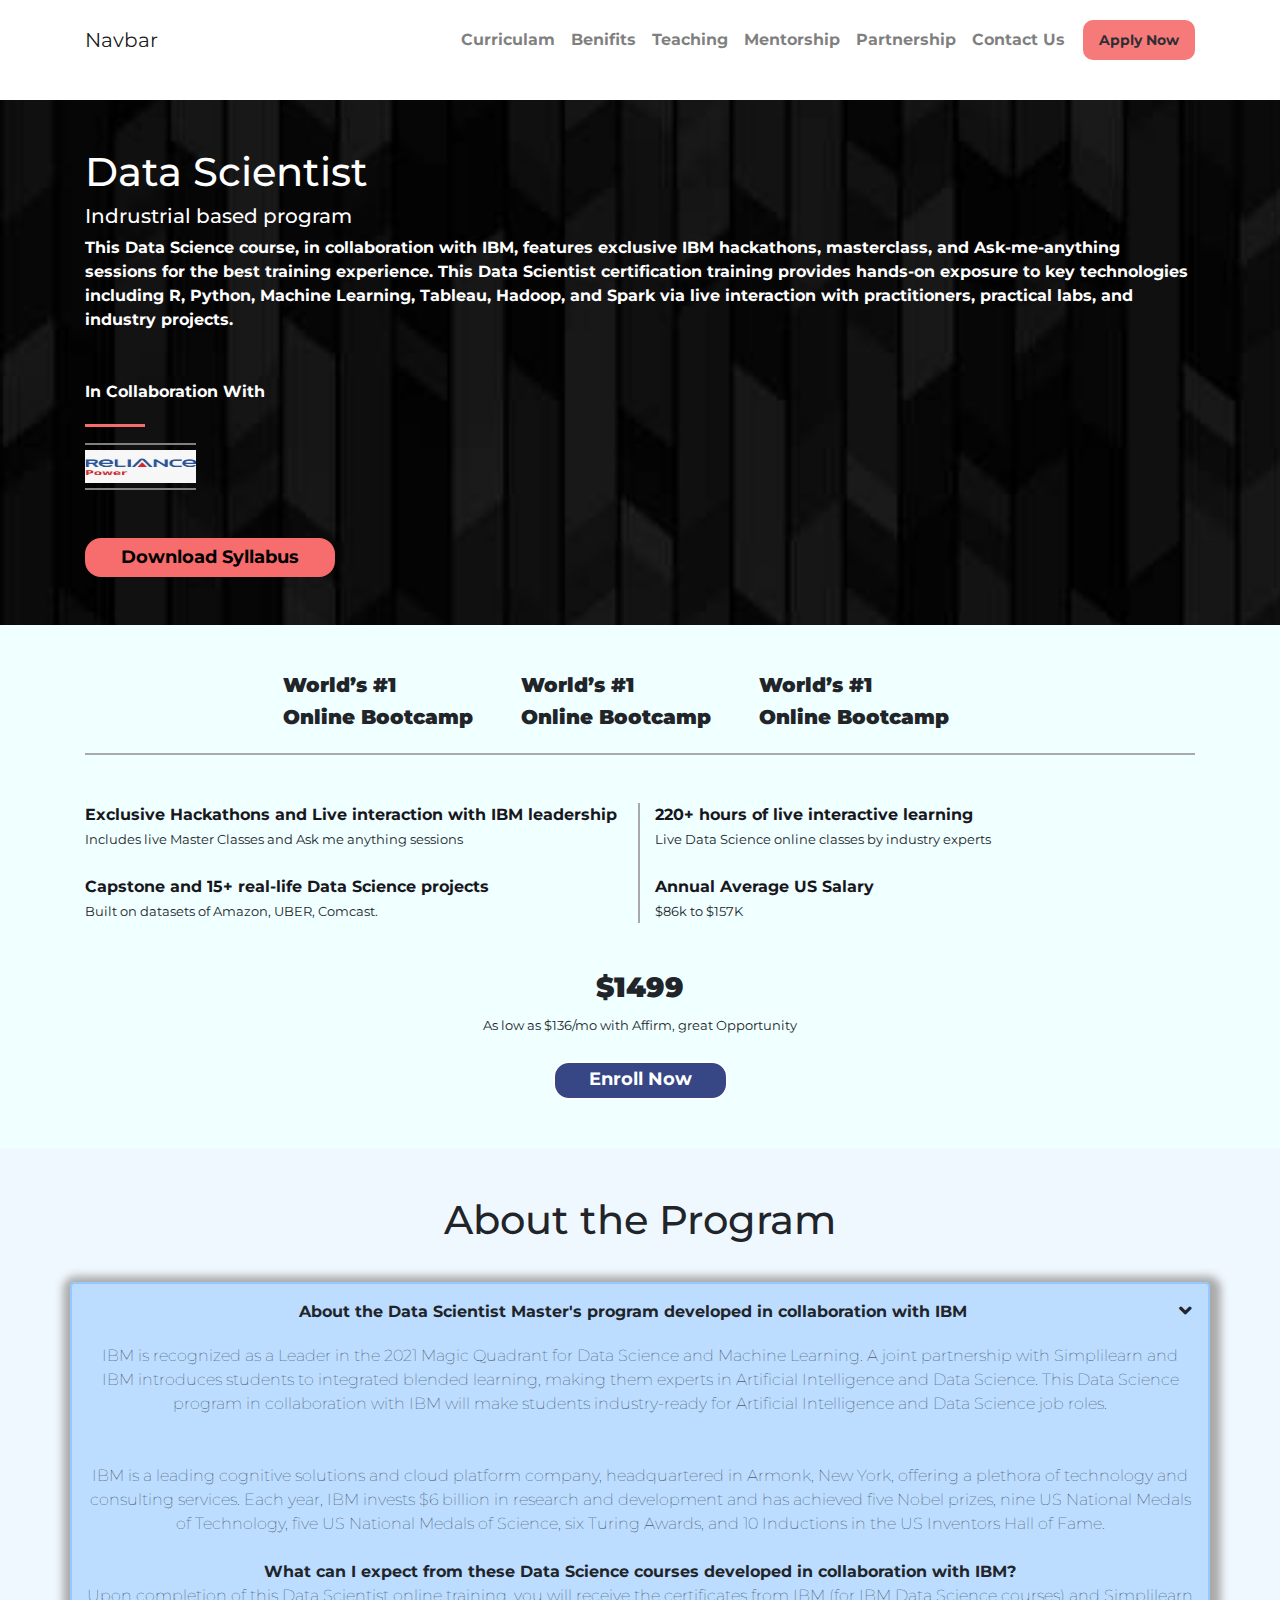
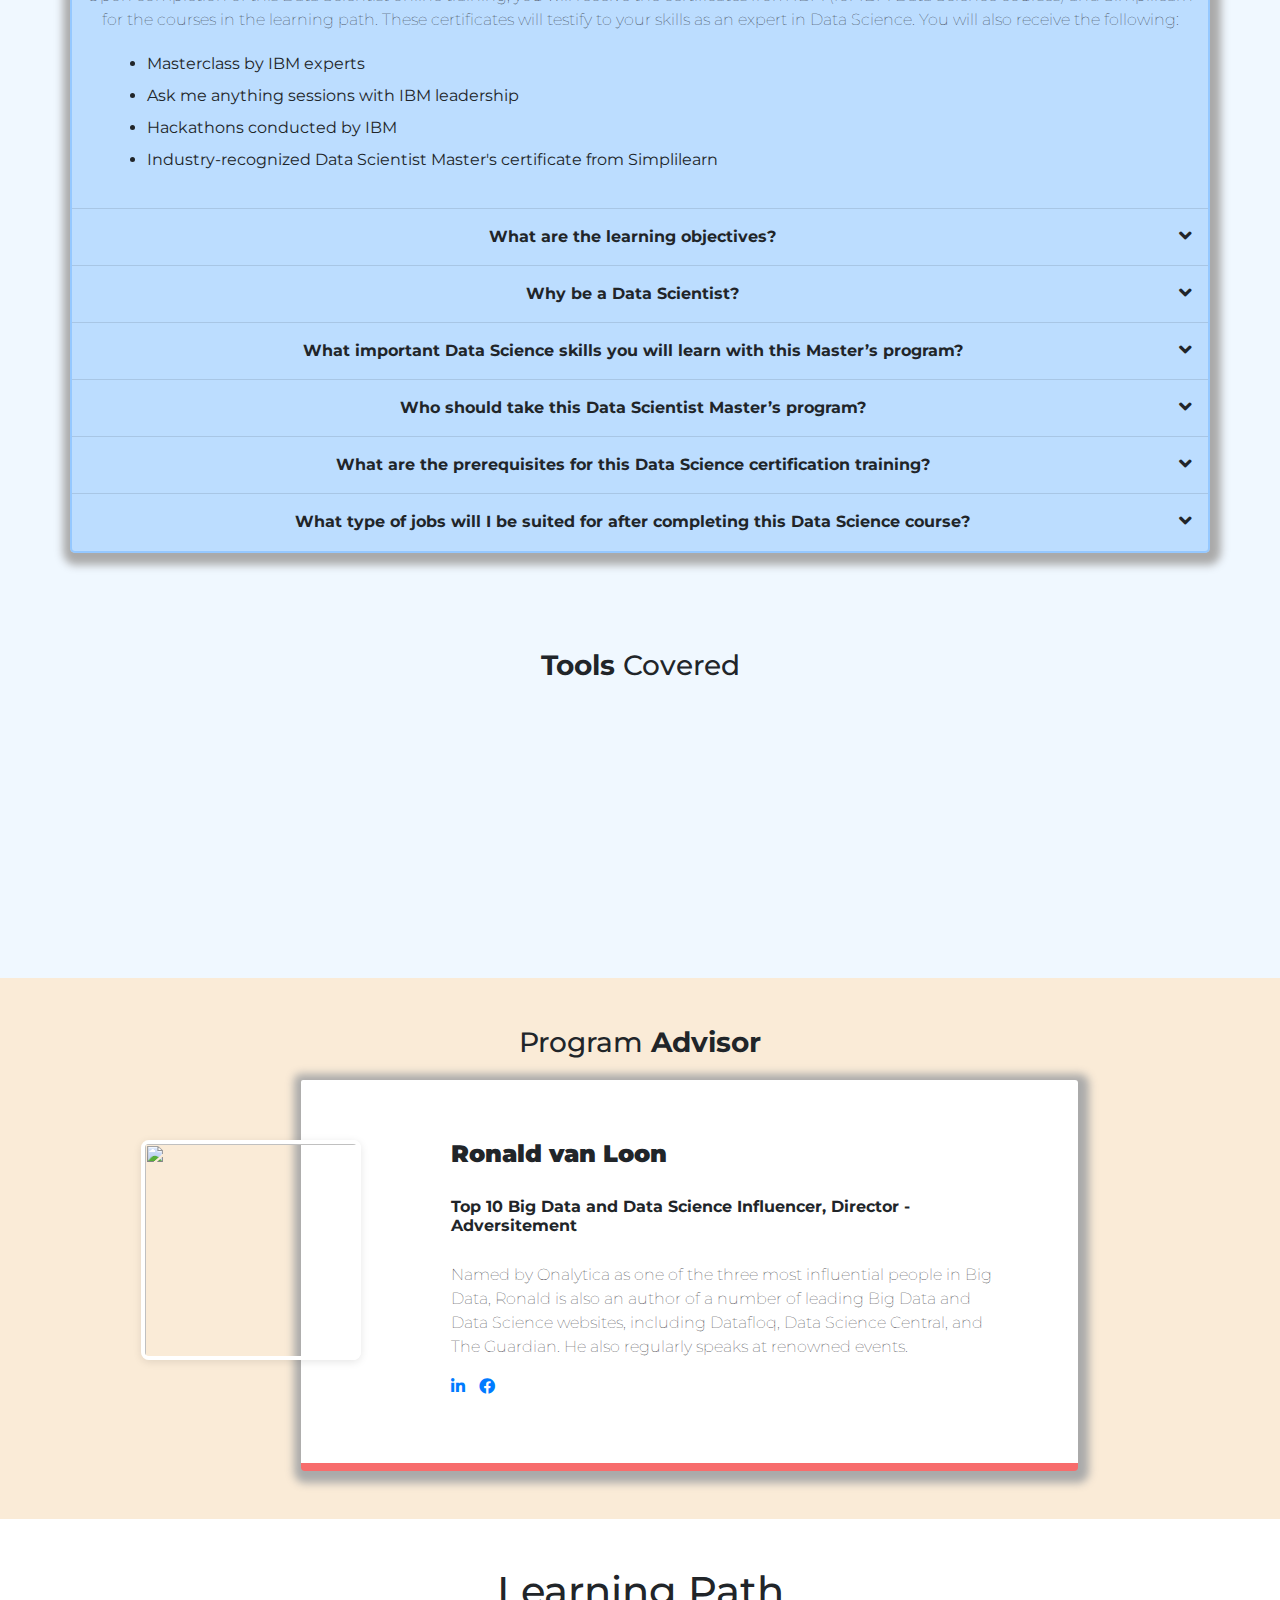
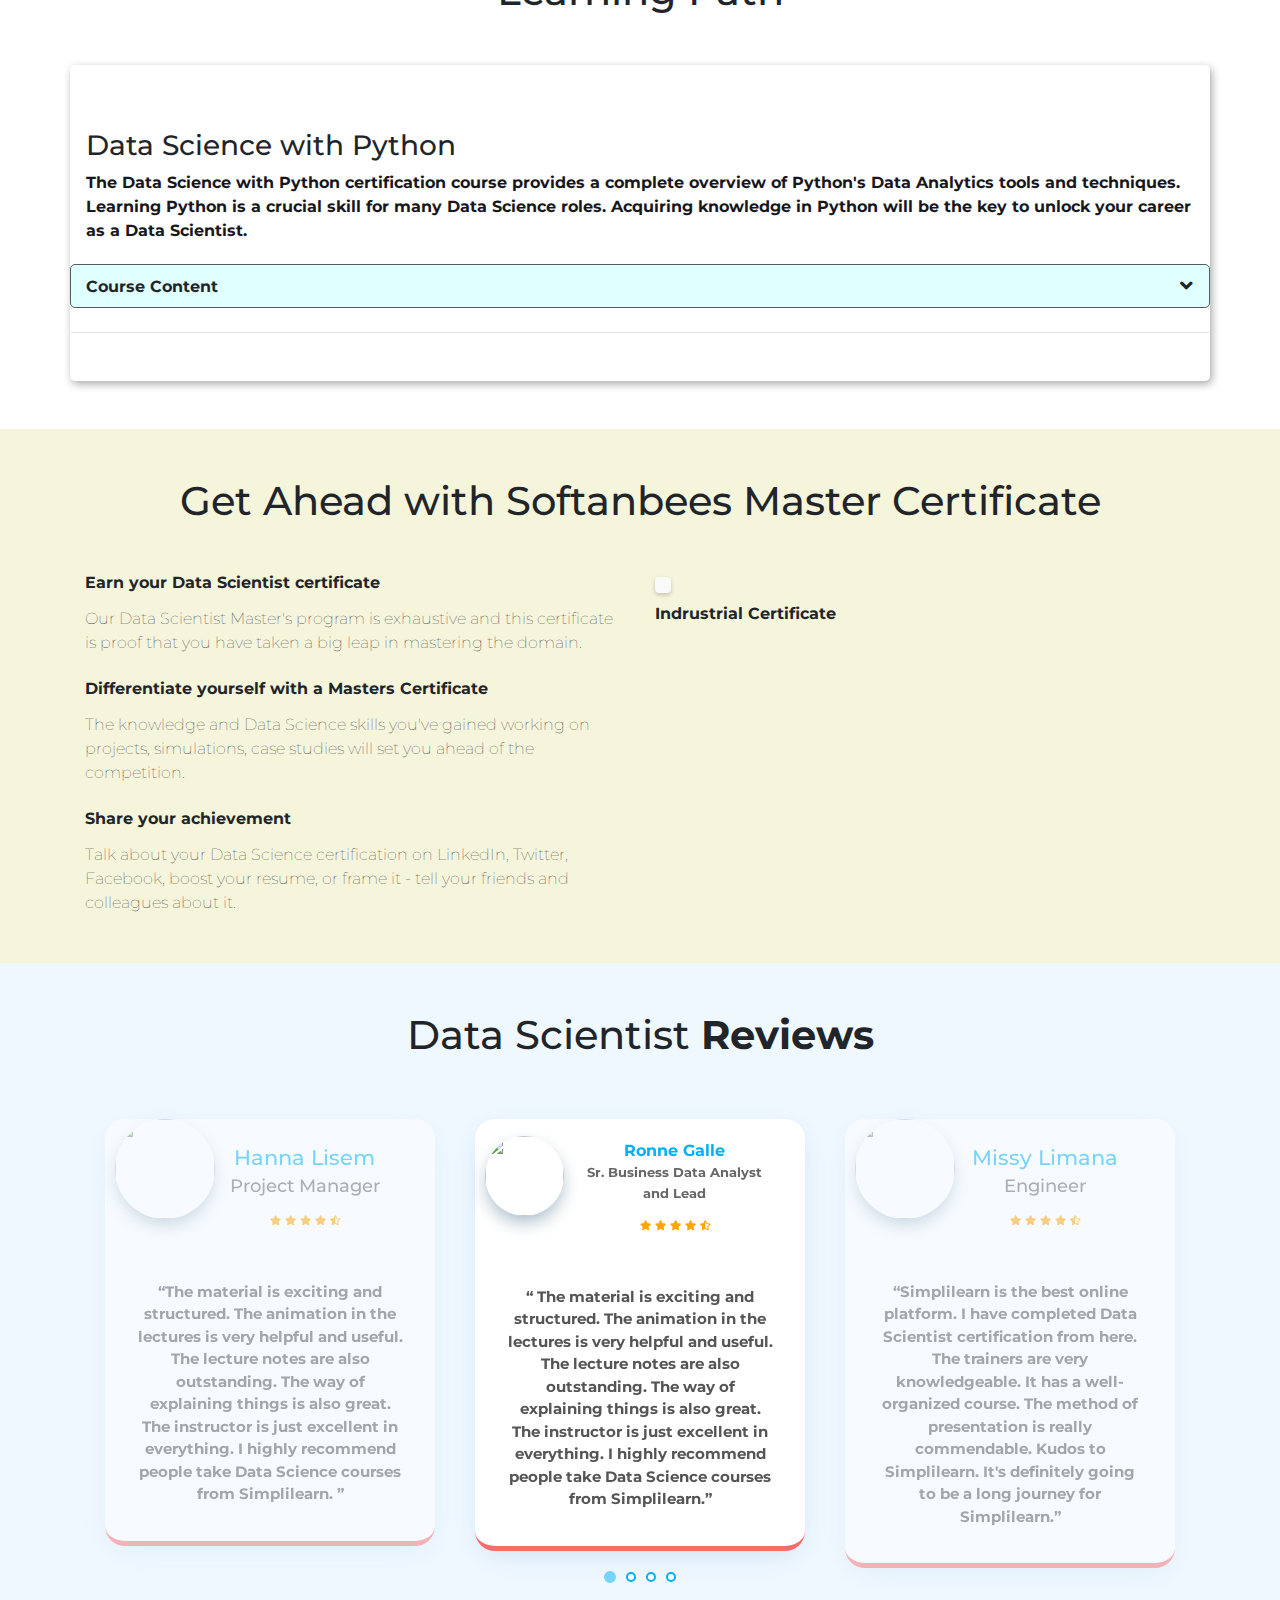
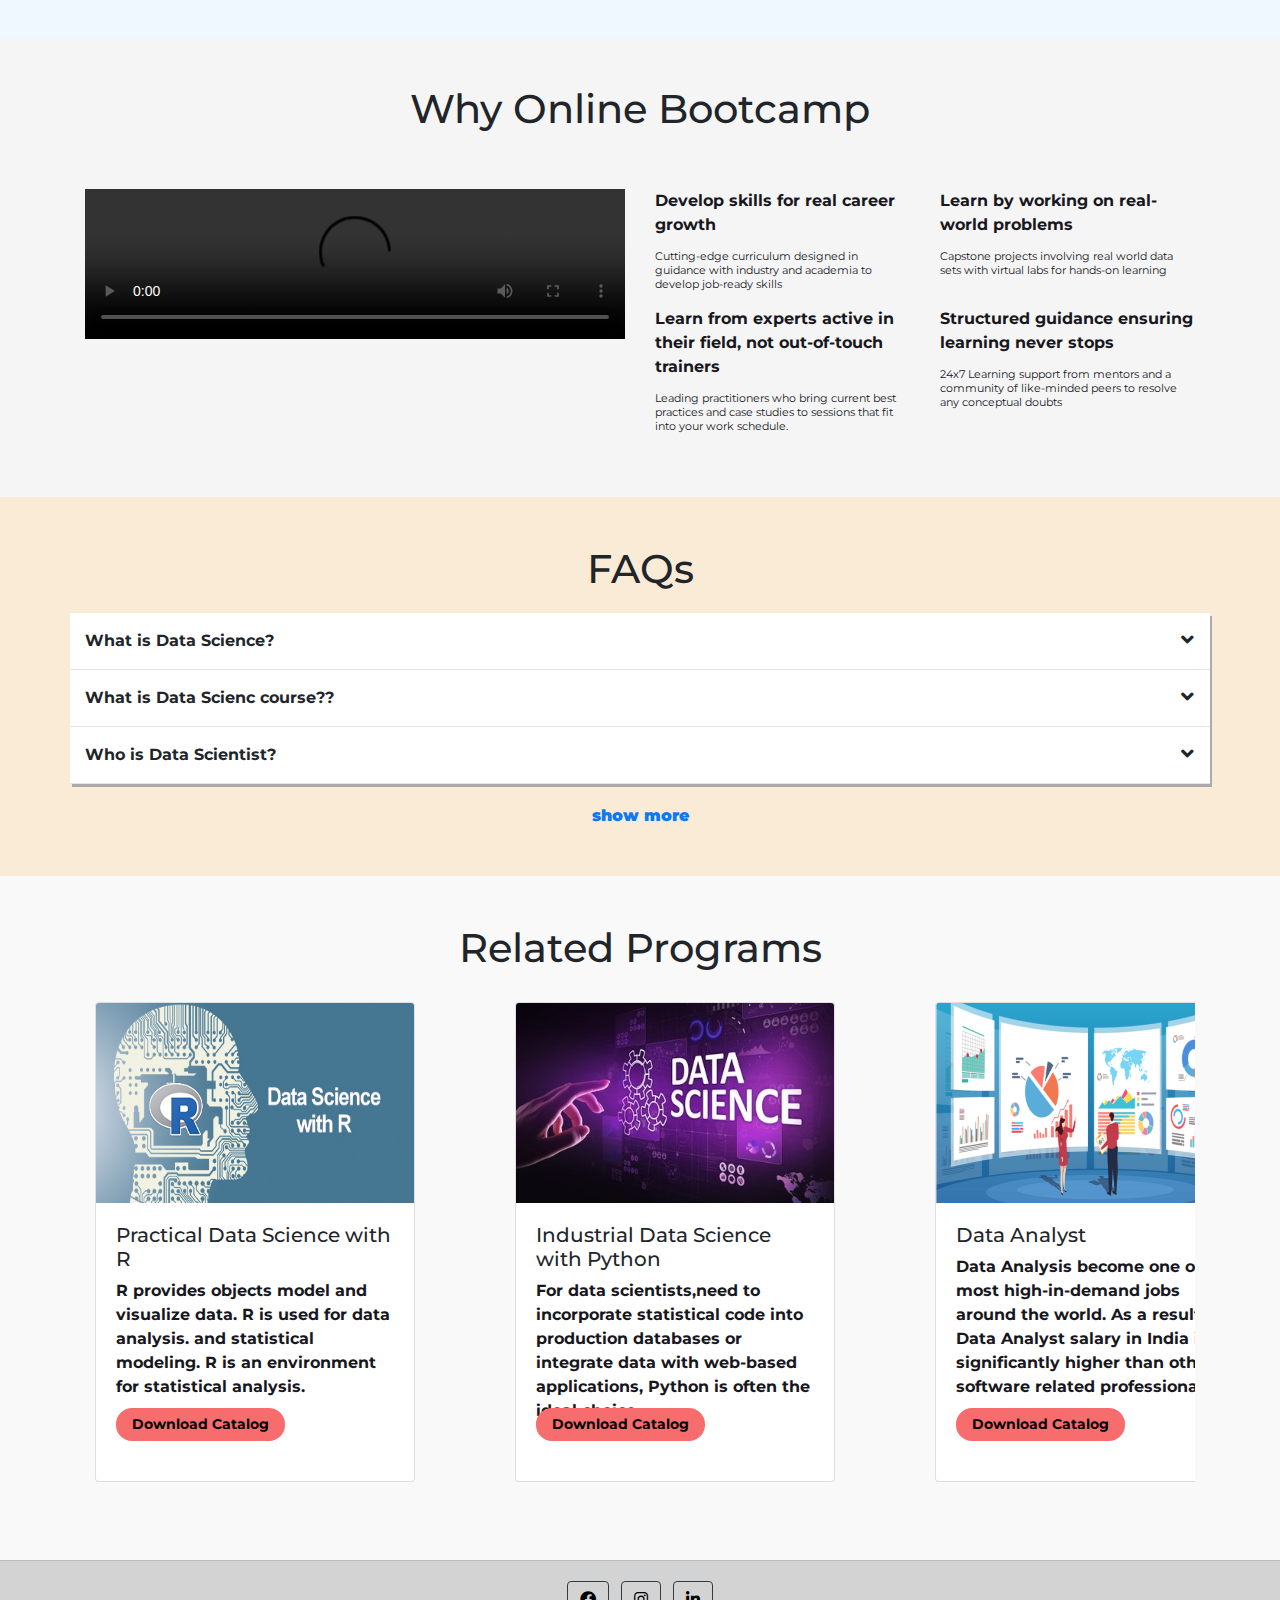
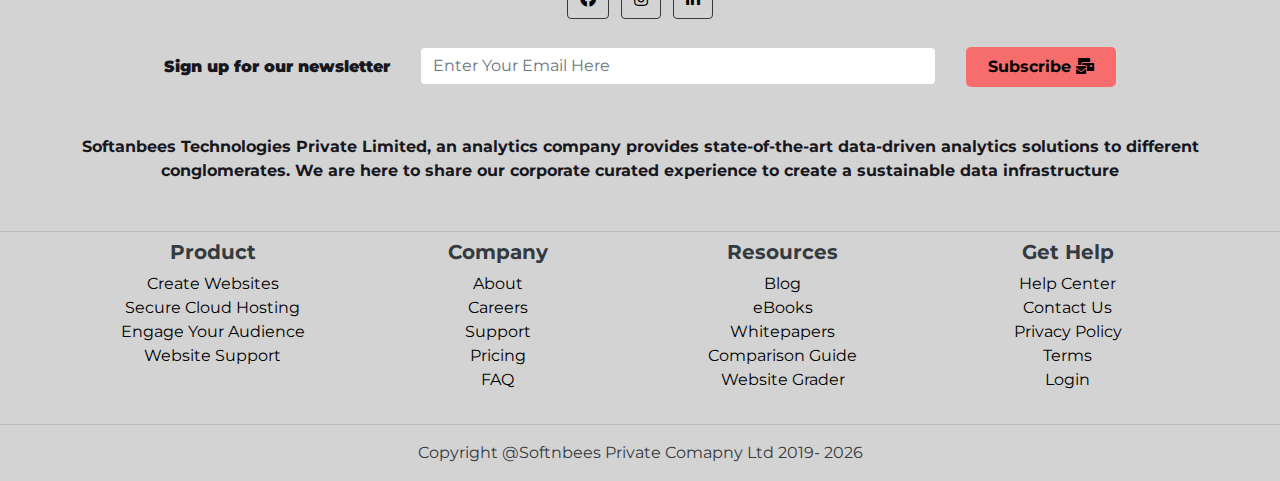
==== commit e71764ac: "added design" ====
--- a/course_details.html
+++ b/course_details.html
@@ -1,270 +1,178 @@
 <!DOCTYPE html>
 
 <html>
-  <head>
-    <meta charset="utf-8" />
-    <meta http-equiv="X-UA-Compatible" content="IE=edge" />
-    <title></title>
-    <link rel="stylesheet" href="asset/css/all.min.css" />
-    <link rel="preconnect" href="https://fonts.gstatic.com" />
-    <meta name="description" content="" />
-    <meta name="viewport" content="width=device-width, initial-scale=1" />
-    <!-- <link href="https://fonts.googleapis.com/css2?family=Roboto:ital,wght@1,100&display=swap" rel="stylesheet" /> -->
-    <link rel="preconnect" href="https://fonts.gstatic.com" />
-    <link
-      href="https://fonts.googleapis.com/css2?family=Montserrat:wght@300&display=swap"
-      rel="stylesheet"
-    />
-
-    <link rel="stylesheet" href="main.css" />
-    <link rel="stylesheet" href="style.css" />
-    <link rel="stylesheet" href="course_details.css" />
-
-    <link
-      rel="stylesheet"
-      href="https://cdnjs.cloudflare.com/ajax/libs/font-awesome/4.7.0/css/font-awesome.min.css"
-    />
-    <link
-      rel="stylesheet"
-      href="https://maxcdn.bootstrapcdn.com/bootstrap/4.0.0/css/bootstrap.min.css"
-      integrity="sha384-Gn5384xqQ1aoWXA+058RXPxPg6fy4IWvTNh0E263XmFcJlSAwiGgFAW/dAiS6JXm"
-      crossorigin="anonymous"
-    />
-    <link rel="stylesheet" href="https://cdnjs.cloudflare.com/ajax/libs/OwlCarousel2/2.3.4/assets/owl.carousel.min.css">
-    <script
-      src="https://maxcdn.bootstrapcdn.com/bootstrap/4.0.0/js/bootstrap.min.js"
-      integrity="sha384-JZR6Spejh4U02d8jOt6vLEHfe/JQGiRRSQQxSfFWpi1MquVdAyjUar5+76PVCmYl"
-      crossorigin="anonymous"
-    ></script>
-    <script
-      src="https://cdn.jsdelivr.net/npm/bootstrap@5.0.0-beta2/dist/js/bootstrap.bundle.min.js"
-      integrity="sha384-b5kHyXgcpbZJO/tY9Ul7kGkf1S0CWuKcCD38l8YkeH8z8QjE0GmW1gYU5S9FOnJ0"
-      crossorigin="anonymous"
-    ></script>
-    <script src="https://cdn.jwplayer.com/libraries/aBCdE12G.js"></script>
-    <link rel="stylesheet" href="asset/css/particle.css" />
-  </head>
-
-  <body>
-    <!-- nabvar starts -->
-
-    <nav
-      class="
-        main_nav_content
-        fixed-top
-        navbar navbar-expand-lg navbar-light
-        bg-white
-      "
-    >
-      <div class="container">
-        <a class="navbar-brand" href="#">Navbar</a>
-        <button
-          class="navbar-toggler"
-          type="button"
-          data-bs-toggle="collapse"
-          data-bs-target="#navbarSupportedContent"
-          aria-controls="navbarSupportedContent"
-          aria-expanded="false"
-          aria-label="Toggle navigation"
-        >
-          <span class="navbar-toggler-icon"></span>
-        </button>
-        <div
-          class="collapse navbar-collapse justify-content-end"
-          id="navbarSupportedContent"
-        >
-          <ul id="navbar" class="navbar-nav me-auto mb-2 mb-lg-0">
-            <li class="nav-item">
-              <a class="nav-link" aria-current="page" href="#courses"
-                >Curriculam</a
-              >
-            </li>
-            <li class="nav-item">
-              <a class="nav-link" href="#trusting">Benifits</a>
-            </li>
-            <li class="nav-item">
-              <a class="nav-link" href="#Teaching">Teaching</a>
-            </li>
-            <li class="nav-item">
-              <a class="nav-link" href="#Mentorship">Mentorship</a>
-            </li>
-            <li class="nav-item">
-              <a class="nav-link" href="#partnership">Partnership</a>
-            </li>
-            <li class="nav-item">
-              <a class="nav-link" href="#contact">Contact Us</a>
-            </li>
-            <!-- <li class="nav-item">
+
+<head>
+  <meta charset="utf-8" />
+  <meta http-equiv="X-UA-Compatible" content="IE=edge" />
+  <title></title>
+  <link rel="stylesheet" href="asset/css/all.min.css" />
+  <link rel="preconnect" href="https://fonts.gstatic.com" />
+  <meta name="description" content="" />
+  <meta name="viewport" content="width=device-width, initial-scale=1" />
+  <!-- <link href="https://fonts.googleapis.com/css2?family=Roboto:ital,wght@1,100&display=swap" rel="stylesheet" /> -->
+  <link rel="preconnect" href="https://fonts.gstatic.com" />
+  <link href="https://fonts.googleapis.com/css2?family=Montserrat:wght@300&display=swap" rel="stylesheet" />
+
+  <link rel="stylesheet" href="main.css" />
+  <link rel="stylesheet" href="style.css" />
+  <link rel="stylesheet" href="course_details.css" />
+
+  <link rel="stylesheet" href="https://cdnjs.cloudflare.com/ajax/libs/font-awesome/4.7.0/css/font-awesome.min.css" />
+  <link rel="stylesheet" href="https://maxcdn.bootstrapcdn.com/bootstrap/4.0.0/css/bootstrap.min.css"
+    integrity="sha384-Gn5384xqQ1aoWXA+058RXPxPg6fy4IWvTNh0E263XmFcJlSAwiGgFAW/dAiS6JXm" crossorigin="anonymous" />
+  <link rel="stylesheet" href="https://cdnjs.cloudflare.com/ajax/libs/OwlCarousel2/2.3.4/assets/owl.carousel.min.css" />
+  <script src="https://maxcdn.bootstrapcdn.com/bootstrap/4.0.0/js/bootstrap.min.js"
+    integrity="sha384-JZR6Spejh4U02d8jOt6vLEHfe/JQGiRRSQQxSfFWpi1MquVdAyjUar5+76PVCmYl"
+    crossorigin="anonymous"></script>
+  <script src="https://cdn.jsdelivr.net/npm/bootstrap@5.0.0-beta2/dist/js/bootstrap.bundle.min.js"
+    integrity="sha384-b5kHyXgcpbZJO/tY9Ul7kGkf1S0CWuKcCD38l8YkeH8z8QjE0GmW1gYU5S9FOnJ0"
+    crossorigin="anonymous"></script>
+  <script src="https://cdn.jwplayer.com/libraries/aBCdE12G.js"></script>
+  <link rel="stylesheet" href="asset/css/particle.css" />
+</head>
+
+<body>
+  <!-- nabvar starts -->
+
+  <nav class="main_nav_content
+      fixed-top
+      navbar navbar-expand-lg navbar-light
+      bg-white">
+    <div class="container">
+      <a class="navbar-brand" href="#">Navbar</a>
+      <button class="navbar-toggler" type="button" data-bs-toggle="collapse" data-bs-target="#navbarSupportedContent"
+        aria-controls="navbarSupportedContent" aria-expanded="false" aria-label="Toggle navigation">
+        <span class="navbar-toggler-icon"></span>
+      </button>
+      <div class="collapse navbar-collapse justify-content-end" id="navbarSupportedContent">
+        <ul id="navbar" class="navbar-nav me-auto mb-2 mb-lg-0">
+          <li class="nav-item">
+            <a class="nav-link" aria-current="page" href="#courses">Curriculam</a>
+          </li>
+          <li class="nav-item">
+            <a class="nav-link" href="#trusting">Benifits</a>
+          </li>
+          <li class="nav-item">
+            <a class="nav-link" href="#Teaching">Teaching</a>
+          </li>
+          <li class="nav-item">
+            <a class="nav-link" href="#Mentorship">Mentorship</a>
+          </li>
+          <li class="nav-item">
+            <a class="nav-link" href="#partnership">Partnership</a>
+          </li>
+          <li class="nav-item">
+            <a class="nav-link" href="#contact">Contact Us</a>
+          </li>
+          <!-- <li class="nav-item">
                         <a class="nav-link" href="#footer">About Us</a>
                     </li> -->
-            <!-- <li class="nav-item">
+          <!-- <li class="nav-item">
                         <a class="nav-link" href="#">FAQs</a>
                     </li> -->
-          </ul>
-          <div class="d-flex">
-            <button
-              data-target="#exampleModal"
-              data-toggle="modal"
-              class="button_style_navbar"
-              type="button "
-            >
-              Apply Now
-            </button>
-            <!-- <button data-target="#exampleModal1" data-toggle="modal" class="button_style_navbar_login " type="submit ">
+        </ul>
+        <div class="d-flex">
+          <button data-target="#exampleModal" data-toggle="modal" class="button_style_navbar" type="button">
+            Apply Now
+          </button>
+          <!-- <button data-target="#exampleModal1" data-toggle="modal" class="button_style_navbar_login " type="submit ">
               Login
             </button> -->
-          </div>
-        </div>
-      </div>
-    </nav>
-
-    <!-- navbar ends -->
-
-    <!-- modal login starts -->
-    <div
-      class="modal left fade"
-      id="exampleModal1"
-      tabindex=""
-      role="dialog"
-      aria-labelledby="exampleModalLabel"
-      aria-hidden="true"
-    >
-      <div class="modal-dialog" role="document">
-        <div class="modal-content pt-5">
-          <div class="modal-body p-3">
-            <div class="pb-4">
-              <h3>Log In</h3>
-              <div class="pt-3">
-                OR
-                <a
-                  id="create_account_click"
-                  style="text-decoration: none"
-                  data-target="#exampleModal"
-                  data-toggle="modal"
-                  href=""
-                  >Creating a Softanbees Account</a
-                >
-              </div>
-              <div>
-                <form>
-                  <div class="form-group">
-                    <label
-                      class="d-flex justify-content-start"
-                      for="exampleInputEmail1"
-                      >Email<b style="color: red">*</b>
-                    </label>
-                    <input
-                      type="email"
-                      class="form-control"
-                      id="exampleInputEmail1"
-                      aria-describedby="emailHelp"
-                      placeholder="Enter email"
-                    />
-                  </div>
-                  <div class="form-group">
-                    <label
-                      class="d-flex justify-content-start"
-                      for="exampleInputPassword1"
-                      >Password<b style="color: red">*</b>
-                    </label>
-                    <input
-                      type="password"
-                      class="form-control"
-                      id="exampleInputPassword1"
-                      placeholder="Enter Password"
-                    />
-                  </div>
-                  <button
-                    style="
-                      width: 100%;
-                      background-color: #f76c6c !important;
-                      border-color: #f76c6c !important;
-                    "
-                    type="submit"
-                    class="btn btn-primary"
-                  >
-                    Sign Up
-                  </button>
-                </form>
-              </div>
-            </div>
-          </div>
-          <div class="modal-footer">
-            <button
-              type="button"
-              class="btn btn-secondary"
-              data-dismiss="modal"
-            >
-              Close
-            </button>
-          </div>
         </div>
       </div>
     </div>
-
-    <!-- modal login ends -->
-
-    <!-- modal registraion starts -->
-    <div
-      class="modal left fade"
-      id="exampleModal"
-      tabindex=""
-      role="dialog"
-      aria-labelledby="exampleModalLabel"
-      aria-hidden="true"
-    >
-      <div class="modal-dialog" role="document">
-        <div class="modal-content pt-5">
-          <div class="modal-body pt-1">
-            <div class="text-center pb-4">
-              <h3>Apply Now to Unleash Your Data Career</h3>
-              <!-- <p>Log in using</p>
+  </nav>
+
+  <!-- navbar ends -->
+
+  <!-- modal login starts -->
+  <div class="modal left fade" id="exampleModal1" tabindex="" role="dialog" aria-labelledby="exampleModalLabel"
+    aria-hidden="true">
+    <div class="modal-dialog" role="document">
+      <div class="modal-content pt-5">
+        <div class="modal-body p-3">
+          <div class="pb-4">
+            <h3>Log In</h3>
+            <div class="pt-3">
+              OR
+              <a id="create_account_click" style="text-decoration: none" data-target="#exampleModal" data-toggle="modal"
+                href="">Creating a Softanbees Account</a>
+            </div>
+            <div>
+              <form>
+                <div class="form-group">
+                  <label class="d-flex justify-content-start" for="exampleInputEmail1">Email<b style="color: red">*</b>
+                  </label>
+                  <input type="email" class="form-control" id="exampleInputEmail1" aria-describedby="emailHelp"
+                    placeholder="Enter email" />
+                </div>
+                <div class="form-group">
+                  <label class="d-flex justify-content-start" for="exampleInputPassword1">Password<b
+                      style="color: red">*</b>
+                  </label>
+                  <input type="password" class="form-control" id="exampleInputPassword1" placeholder="Enter Password" />
+                </div>
+                <button style="width: 100%;
+                    background-color: #f76c6c !important;
+                    border-color: #f76c6c !important;" type="submit" class="btn btn-primary">
+                  Sign Up
+                </button>
+              </form>
+            </div>
+          </div>
+        </div>
+        <div class="modal-footer">
+          <button type="button" class="btn btn-secondary" data-dismiss="modal">
+            Close
+          </button>
+        </div>
+      </div>
+    </div>
+  </div>
+
+  <!-- modal login ends -->
+
+  <!-- modal registraion starts -->
+  <div class="modal left fade" id="exampleModal" tabindex="" role="dialog" aria-labelledby="exampleModalLabel"
+    aria-hidden="true">
+    <div class="modal-dialog" role="document">
+      <div class="modal-content pt-5">
+        <div class="modal-body pt-1">
+          <div class="text-center pb-4">
+            <h3>Apply Now to Unleash Your Data Career</h3>
+            <!-- <p>Log in using</p>
                         <div class="d-flex justify-content-around">
                             <a href=""><i  class="fab fa-facebook fa-3x"></i></a>
                             <a style="color: #4c68d7;" href=""><i class="fab fa-linkedin fa-3x"></i></a>
                             <a style="color: #4078c0;" href=""><i  class="fab fa-github fa-3x"></i></a>
                             <a href=""><i  class="fab fa-google fa-3x"></i></a>
                         </div> -->
-              <div class="d-flex justify-content-around pt-4 pb-4">
-                <!-- <hr style="width:50%" , size="3" , color=black>
+            <div class="d-flex justify-content-around pt-4 pb-4">
+              <!-- <hr style="width:50%" , size="3" , color=black>
                             <p> OR </p>
                             <hr style="width:50%" , size="3" , color=black> -->
-              </div>
-              <div>
-                <form>
-                  <div class="form-group">
-                    <label
-                      class="d-flex justify-content-start"
-                      for="exampleInputEmail1"
-                      >Full Name <b style="color: red">*</b>
-                    </label>
-                    <input
-                      type="text"
-                      class="form-control"
-                      id="exampleInputEmail1"
-                      placeholder="Enter Your Name"
-                    />
-                  </div>
-                  <div class="form-group">
-                    <label
-                      class="d-flex justify-content-start"
-                      for="exampleInputEmail1"
-                      >Email<b style="color: red">*</b>
-                    </label>
-                    <input
-                      type="email"
-                      class="form-control"
-                      id="exampleInputEmail1"
-                      aria-describedby="emailHelp"
-                      placeholder="Enter email"
-                    />
-                  </div>
-                  <!-- <div class="form-group">
+            </div>
+            <div>
+              <form>
+                <div class="form-group">
+                  <label class="d-flex justify-content-start" for="exampleInputEmail1">Full Name <b
+                      style="color: red">*</b>
+                  </label>
+                  <input type="text" class="form-control" id="exampleInputEmail1" placeholder="Enter Your Name" />
+                </div>
+                <div class="form-group">
+                  <label class="d-flex justify-content-start" for="exampleInputEmail1">Email<b style="color: red">*</b>
+                  </label>
+                  <input type="email" class="form-control" id="exampleInputEmail1" aria-describedby="emailHelp"
+                    placeholder="Enter email" />
+                </div>
+                <!-- <div class="form-group">
                                     <label class="d-flex justify-content-start" for="exampleInputPassword1">Phone<b style="color: red;">*</b> </label>
                                     <p class="d-flex justify-content-start"><small>OTP will be sent to this number for verification</small></p>
                                     <input type="number" class="form-control" id="exampleInputPassword1" placeholder="Enter Phone Number">
                                 </div> -->
-                  <!-- <div class="form-group">
+                <!-- <div class="form-group">
                                     <label class="d-flex justify-content-start" for="exampleInputPassword1">Profession<b style="color: red;">*</b> </label>
                                     <div class="form-check form-check-inline">
                                         <input class="form-check-input" type="checkbox" id="inlineCheckbox1" value="option1">
@@ -275,1062 +183,1089 @@
                                         <label class="form-check-label" for="inlineCheckbox2">Working Profesion</label>
                                     </div>
                                 </div> -->
-                  <div class="form-group">
-                    <h6>Your Profession</h6>
-                    <div id="profession">
-                      <label class="blue"
-                        ><input
-                          id="check1"
-                          type="radio"
-                          name="toggle"
-                          value="student"
-                        /><span>College Student</span></label
-                      >
-                      <label class="green"
-                        ><input
-                          id="check1"
-                          type="radio"
-                          name="toggle"
-                          value="working"
-                        /><span>Working Profession</span></label
-                      >
-                    </div>
-                  </div>
-                  <button
-                    style="
-                      width: 100%;
-                      background-color: #f76c6c !important;
-                      border-color: #f76c6c !important;
-                    "
-                    type="submit"
-                    class="btn btn-primary"
-                  >
-                    Apply Now
-                  </button>
-                </form>
-                <!-- <small>By creating an account I have read and agree to Softanbees <a href="">Terms</a> and <a href="">Privacy Policy</a></small>
+                <div class="form-group">
+                  <h6>Your Profession</h6>
+                  <div id="profession">
+                    <label class="blue"><input id="check1" type="radio" name="toggle" value="student" /><span>College
+                        Student</span></label>
+                    <label class="green"><input id="check1" type="radio" name="toggle" value="working" /><span>Working
+                        Profession</span></label>
+                  </div>
+                </div>
+                <button style="width: 100%;
+                    background-color: #f76c6c !important;
+                    border-color: #f76c6c !important;" type="submit" class="btn btn-primary">
+                  Apply Now
+                </button>
+              </form>
+              <!-- <small>By creating an account I have read and agree to Softanbees <a href="">Terms</a> and <a href="">Privacy Policy</a></small>
                             <div class="pt-3">
                                 <p>Already a member?
                                     <a id="login-btn-click" data-target="#exampleModal1" data-toggle="modal" href="">LOG IN</a>
                                 </p>
                             </div> -->
-              </div>
-            </div>
-            <div class="modal-footer">
-              <button
-                type="button"
-                class="btn btn-secondary"
-                data-dismiss="modal"
-              >
-                Close
-              </button>
-            </div>
+            </div>
+          </div>
+          <div class="modal-footer">
+            <button type="button" class="btn btn-secondary" data-dismiss="modal">
+              Close
+            </button>
           </div>
         </div>
       </div>
     </div>
-    <!-- modal registration ends -->
-
-
-
-
-
-    <section id="course_details" class="section">
-      <div class="container pt-5 pb-5">
-        <div>
-          <h1>Data Scientist</h1>
-          <h5>Indrustrial based program</h5>
-          <p style="color: white">
-            This Data Science course, in collaboration with IBM, features
-            exclusive IBM hackathons, masterclass, and Ask-me-anything sessions
-            for the best training experience. This Data Scientist certification
-            training provides hands-on exposure to key technologies including R,
-            Python, Machine Learning, Tableau, Hadoop, and Spark via live
-            interaction with practitioners, practical labs, and industry
-            projects.
-          </p>
-        </div>
-        <div class="mt-5">
-          <p style="color: white">In Collaboration With</p>
-          <div class="collboration-title mb-3"></div>
-          <div class="collboration-logo-top"></div>
-          <div class="collboration">
-            <img
-              style="width: 10%; height: 33px"
-              src="asset/partner_1.jpeg"
-              alt=" "
-            />
-            <!-- <img style="width: 8%; " src="asset/partner_3.png" alt=" "> -->
-          </div>
-          <div class="collboration-logo-bottom"></div>
-        </div>
-        <div class="mt-5">
-          <button class="syllabus">Download Syllabus</button>
-        </div>
-      </div>
-    </section>
-
-    <section style="background-color: azure" class="section pt-5 pb-5">
-      <div class="container">
-        <div class="collboration-1 pb-3">
-          <div class="mr-3">
-            <h5>World’s #1</h5>
-            <h5>Online Bootcamp</h5>
-          </div>
-          <div class="mr-3">
-            <h5>World’s #1</h5>
-            <h5>Online Bootcamp</h5>
-          </div>
-          <div class="mr-3">
-            <h5>World’s #1</h5>
-            <h5>Online Bootcamp</h5>
-          </div>
-        </div>
-
-        <div class="row pt-5">
-          <div class="col-md-6 border-line">
-            <p>Exclusive Hackathons and Live interaction with IBM leadership</p>
-            <small
-              >Includes live Master Classes and Ask me anything sessions</small
-            >
+  </div>
+  <!-- modal registration ends -->
+
+
+
+
+
+
+
+
+
+  <!-- course starting page -->
+
+  <section id="course_details" class="section">
+    <div class="container pt-5 pb-5">
+      <div>
+        <h1>Data Scientist</h1>
+        <h5>Indrustrial based program</h5>
+        <p style="color: white">
+          This Data Science course, in collaboration with IBM, features
+          exclusive IBM hackathons, masterclass, and Ask-me-anything sessions
+          for the best training experience. This Data Scientist certification
+          training provides hands-on exposure to key technologies including R,
+          Python, Machine Learning, Tableau, Hadoop, and Spark via live
+          interaction with practitioners, practical labs, and industry
+          projects.
+        </p>
+      </div>
+      <div class="mt-5">
+        <p style="color: white">In Collaboration With</p>
+        <div class="collboration-title mb-3"></div>
+        <div class="collboration-logo-top"></div>
+        <div class="collboration">
+          <img src="asset/partner_1.jpeg" alt="partner" />
+        </div>
+        <div class="collboration-logo-bottom"></div>
+      </div>
+      <div class="mt-5">
+        <button class="syllabus">Download Syllabus</button>
+      </div>
+    </div>
+  </section>
+
+  <!-- course ending page -->
+
+  <!-- Bootcamp details Start  -->
+  <section style="background-color: azure" class="section pt-5 pb-5">
+    <div class="container">
+      <div class="collboration-1 pb-3">
+        <div class="mr-5 boot_camp_responsive">
+          <h5>World’s #1</h5>
+          <h5>Online Bootcamp</h5>
+        </div>
+        <div class="mr-5 boot_camp_responsive">
+          <h5>World’s #1</h5>
+          <h5>Online Bootcamp</h5>
+        </div>
+        <div class="mr-5 boot_camp_responsive">
+          <h5>World’s #1</h5>
+          <h5>Online Bootcamp</h5>
+        </div>
+      </div>
+
+      <div class="row pt-5">
+        <div class="col-md-6 border-line">
+          <p>Exclusive Hackathons and Live interaction with IBM leadership</p>
+          <small>Includes live Master Classes and Ask me anything sessions</small>
+          <br /><br />
+          <p>Capstone and 15+ real-life Data Science projects</p>
+          <small>Built on datasets of Amazon, UBER, Comcast.</small>
+        </div>
+        <div class="col-md-6 border-line-1">
+          <p>220+ hours of live interactive learning</p>
+          <small>Live Data Science online classes by industry experts</small>
+          <br /><br />
+          <p>Annual Average US Salary</p>
+          <small>$86k to $157K</small>
+        </div>
+      </div>
+
+      <div class="mt-5 course_price">
+        <h3>$1499</h3>
+        <small>As low as $136/mo with Affirm, great Opportunity</small>
+        <br />
+        <br />
+        <button class="enroll_now">Enroll Now</button>
+      </div>
+    </div>
+  </section>
+  <!-- Bootcamp details ends -->
+
+
+  <!-- Starting About the program -->
+
+  <section class="section pt-5 pb-5 program_details">
+    <div class="container course_info">
+      <h1>About the Program</h1>
+      <div class="row about_program">
+        <!--First column-->
+        <div class="col-md-12 mx-auto shfooter-1">
+          <div class="title-1" data-target="#tab1" data-toggle="collapse">
+            <div class="mt-3 font-weight-bold">
+              About the Data Scientist Master's program developed in
+              collaboration with IBM
+              <div class="float-right navbar-toggler">
+                <i class="fas fa-angle-down"></i>
+                <i class="fas fa-angle-up"></i>
+              </div>
+            </div>
+          </div>
+          <div class="question_details" id="tab1">
+            <p>
+              IBM is recognized as a Leader in the 2021 Magic Quadrant for
+              Data Science and Machine Learning. A joint partnership with
+              Simplilearn and IBM introduces students to integrated blended
+              learning, making them experts in Artificial Intelligence and
+              Data Science. This Data Science program in collaboration with
+              IBM will make students industry-ready for Artificial
+              Intelligence and Data Science job roles.
+            </p>
             <br /><br />
-            <p>Capstone and 15+ real-life Data Science projects</p>
-            <small>Built on datasets of Amazon, UBER, Comcast.</small>
-          </div>
-          <div class="col-md-6 border-line-1">
-            <p>220+ hours of live interactive learning</p>
-            <small>Live Data Science online classes by industry experts</small>
-            <br /><br />
-            <p>Annual Average US Salary</p>
-            <small>$86k to $157K</small>
-          </div>
-        </div>
-
-        <div class="mt-5 course_price">
-          <h3>$1499</h3>
-          <small>As low as $136/mo with Affirm, great Opportunity</small>
-          <br />
-          <br />
-          <button class="enroll_now">Enroll Now</button>
-        </div>
-      </div>
-    </section>
-
-    <section class="section pt-5 pb-5 program_details">
-      <div class="container course_info">
-        <h1>About the Program</h1>
-        <div class="row about_program">
-          <!--First column-->
-          <div class="col-md-3 mx-auto shfooter-1">
-            <div class="title-1" data-target="#tab1" data-toggle="collapse">
-              <div class="mt-3 font-weight-bold">
-                About the Data Scientist Master's program developed in
-                collaboration with IBM
-                <div class="float-right navbar-toggler">
-                  <i class="fas fa-angle-down"></i>
-                  <i class="fas fa-angle-up"></i>
-                </div>
-              </div>
-            </div>
-            <div class="question_details" id="tab1">
-              <p>
-                IBM is recognized as a Leader in the 2021 Magic Quadrant for
-                Data Science and Machine Learning. A joint partnership with
-                Simplilearn and IBM introduces students to integrated blended
-                learning, making them experts in Artificial Intelligence and
-                Data Science. This Data Science program in collaboration with
-                IBM will make students industry-ready for Artificial
-                Intelligence and Data Science job roles.
-              </p>
-              <br /><br />
-              <p>
-                IBM is a leading cognitive solutions and cloud platform company,
-                headquartered in Armonk, New York, offering a plethora of
-                technology and consulting services. Each year, IBM invests $6
-                billion in research and development and has achieved five Nobel
-                prizes, nine US National Medals of Technology, five US National
-                Medals of Science, six Turing Awards, and 10 Inductions in the
-                US Inventors Hall of Fame.
-              </p>
-              <br />
-              <b
-                >What can I expect from these Data Science courses developed in
-                collaboration with IBM?</b
-              >
-              <br />
-              <p>
-                Upon completion of this Data Scientist online training, you will
-                receive the certificates from IBM (for IBM Data Science courses)
-                and Simplilearn for the courses in the learning path. These
-                certificates will testify to your skills as an expert in Data
-                Science. You will also receive the following:
-              </p>
-              <ul>
-                <li>Masterclass by IBM experts</li>
-                <li>Ask me anything sessions with IBM leadership</li>
-                <li>Hackathons conducted by IBM</li>
-                <li>
-                  Industry-recognized Data Scientist Master's certificate from
-                  Simplilearn
-                </li>
-              </ul>
-            </div>
-            <!-- <ul class="list-unstyled collapse" id="tab1">
+            <p>
+              IBM is a leading cognitive solutions and cloud platform company,
+              headquartered in Armonk, New York, offering a plethora of
+              technology and consulting services. Each year, IBM invests $6
+              billion in research and development and has achieved five Nobel
+              prizes, nine US National Medals of Technology, five US National
+              Medals of Science, six Turing Awards, and 10 Inductions in the
+              US Inventors Hall of Fame.
+            </p>
+            <br />
+            <b>What can I expect from these Data Science courses developed in
+              collaboration with IBM?</b>
+            <br />
+            <p>
+              Upon completion of this Data Scientist online training, you will
+              receive the certificates from IBM (for IBM Data Science courses)
+              and Simplilearn for the courses in the learning path. These
+              certificates will testify to your skills as an expert in Data
+              Science. You will also receive the following:
+            </p>
+            <ul>
+              <li>Masterclass by IBM experts</li>
+              <li>Ask me anything sessions with IBM leadership</li>
+              <li>Hackathons conducted by IBM</li>
+              <li>
+                Industry-recognized Data Scientist Master's certificate from
+                Simplilearn
+              </li>
+            </ul>
+          </div>
+          <!-- <ul class="list-unstyled collapse" id="tab1">
            <h1>ffffffffffffffffffffffffff</h1>
           </ul> -->
-          </div>
-
-          <!--/.First column-->
-          <hr class="clearfix w-100 mb-0" />
-          <!--Second column-->
-          <div class="col-md-3 mx-auto shfooter-1">
-            <div class="title-1" data-target="#tab2" data-toggle="collapse">
-              <div class="mt-3 font-weight-bold">
-                What are the learning objectives?
-                <div class="float-right navbar-toggler">
-                  <i class="fas fa-angle-down"></i>
-                  <i class="fas fa-angle-up"></i>
-                </div>
-              </div>
-            </div>
-            <div class="collapse question_details" id="tab2">
-              <p>
-                IBM is recognized as a Leader in the 2021 Magic Quadrant for
-                Data Science and Machine Learning. A joint partnership with
-                Simplilearn and IBM introduces students to integrated blended
-                learning, making them experts in Artificial Intelligence and
-                Data Science. This Data Science program in collaboration with
-                IBM will make students industry-ready for Artificial
-                Intelligence and Data Science job roles.
-              </p>
-              <br /><br />
-              <p>
-                IBM is a leading cognitive solutions and cloud platform company,
-                headquartered in Armonk, New York, offering a plethora of
-                technology and consulting services. Each year, IBM invests $6
-                billion in research and development and has achieved five Nobel
-                prizes, nine US National Medals of Technology, five US National
-                Medals of Science, six Turing Awards, and 10 Inductions in the
-                US Inventors Hall of Fame.
-              </p>
-              <br />
-              <b
-                >What can I expect from these Data Science courses developed in
-                collaboration with IBM?</b
-              >
-              <br />
-              <p>
-                Upon completion of this Data Scientist online training, you will
-                receive the certificates from IBM (for IBM Data Science courses)
-                and Simplilearn for the courses in the learning path. These
-                certificates will testify to your skills as an expert in Data
-                Science. You will also receive the following:
-              </p>
-              <ul>
-                <li>Masterclass by IBM experts</li>
-                <li>Ask me anything sessions with IBM leadership</li>
-                <li>Hackathons conducted by IBM</li>
-                <li>
-                  Industry-recognized Data Scientist Master's certificate from
-                  Simplilearn
-                </li>
-              </ul>
-            </div>
-          </div>
-          <!--/.Second column-->
-          <hr class="clearfix w-100 mb-0" />
-          <!--Third column-->
-          <div class="col-md-3 mx-auto shfooter-1">
-            <div class="title-1" data-target="#tab3" data-toggle="collapse">
-              <div class="mt-3 font-weight-bold">
-                Why be a Data Scientist?
-                <div class="float-right navbar-toggler">
-                  <i class="fas fa-angle-down"></i>
-                  <i class="fas fa-angle-up"></i>
-                </div>
-              </div>
-            </div>
-            <div class="collapse question_details" id="tab3">
-              <p>
-                IBM is recognized as a Leader in the 2021 Magic Quadrant for
-                Data Science and Machine Learning. A joint partnership with
-                Simplilearn and IBM introduces students to integrated blended
-                learning, making them experts in Artificial Intelligence and
-                Data Science. This Data Science program in collaboration with
-                IBM will make students industry-ready for Artificial
-                Intelligence and Data Science job roles.
-              </p>
-              <br /><br />
-              <p>
-                IBM is a leading cognitive solutions and cloud platform company,
-                headquartered in Armonk, New York, offering a plethora of
-                technology and consulting services. Each year, IBM invests $6
-                billion in research and development and has achieved five Nobel
-                prizes, nine US National Medals of Technology, five US National
-                Medals of Science, six Turing Awards, and 10 Inductions in the
-                US Inventors Hall of Fame.
-              </p>
-              <br />
-              <b
-                >What can I expect from these Data Science courses developed in
-                collaboration with IBM?</b
-              >
-              <br />
-              <p>
-                Upon completion of this Data Scientist online training, you will
-                receive the certificates from IBM (for IBM Data Science courses)
-                and Simplilearn for the courses in the learning path. These
-                certificates will testify to your skills as an expert in Data
-                Science. You will also receive the following:
-              </p>
-              <ul>
-                <li>Masterclass by IBM experts</li>
-                <li>Ask me anything sessions with IBM leadership</li>
-                <li>Hackathons conducted by IBM</li>
-                <li>
-                  Industry-recognized Data Scientist Master's certificate from
-                  Simplilearn
-                </li>
-              </ul>
-            </div>
-          </div>
-          <!--/.Third column-->
-          <hr class="clearfix w-100 mb-0" />
-          <!--Fourth column-->
-          <div class="col-md-3 mx-auto shfooter-1">
-            <div class="title-1" data-target="#tab4" data-toggle="collapse">
-              <div class="mt-3 font-weight-bold">
-                What important Data Science skills you will learn with this
-                Master’s program?
-                <div class="float-right navbar-toggler">
-                  <i class="fas fa-angle-down"></i>
-                  <i class="fas fa-angle-up"></i>
-                </div>
-              </div>
-            </div>
-            <div class="collapse question_details" id="tab4">
-              <p>
-                IBM is recognized as a Leader in the 2021 Magic Quadrant for
-                Data Science and Machine Learning. A joint partnership with
-                Simplilearn and IBM introduces students to integrated blended
-                learning, making them experts in Artificial Intelligence and
-                Data Science. This Data Science program in collaboration with
-                IBM will make students industry-ready for Artificial
-                Intelligence and Data Science job roles.
-              </p>
-              <br /><br />
-              <p>
-                IBM is a leading cognitive solutions and cloud platform company,
-                headquartered in Armonk, New York, offering a plethora of
-                technology and consulting services. Each year, IBM invests $6
-                billion in research and development and has achieved five Nobel
-                prizes, nine US National Medals of Technology, five US National
-                Medals of Science, six Turing Awards, and 10 Inductions in the
-                US Inventors Hall of Fame.
-              </p>
-              <br />
-              <b
-                >What can I expect from these Data Science courses developed in
-                collaboration with IBM?</b
-              >
-              <br />
-              <p>
-                Upon completion of this Data Scientist online training, you will
-                receive the certificates from IBM (for IBM Data Science courses)
-                and Simplilearn for the courses in the learning path. These
-                certificates will testify to your skills as an expert in Data
-                Science. You will also receive the following:
-              </p>
-              <ul>
-                <li>Masterclass by IBM experts</li>
-                <li>Ask me anything sessions with IBM leadership</li>
-                <li>Hackathons conducted by IBM</li>
-                <li>
-                  Industry-recognized Data Scientist Master's certificate from
-                  Simplilearn
-                </li>
-              </ul>
-            </div>
-          </div>
-          <!--/.Fourth column-->
-          <hr class="clearfix w-100 mb-0" />
-          <!--fifth column-->
-          <div class="col-md-3 mx-auto shfooter-1">
-            <div class="title-1" data-target="#tab5" data-toggle="collapse">
-              <div class="mt-3 font-weight-bold">
-                Who should take this Data Scientist Master’s program?
-                <div class="float-right navbar-toggler">
-                  <i class="fas fa-angle-down"></i>
-                  <i class="fas fa-angle-up"></i>
-                </div>
-              </div>
-            </div>
-            <div class="collapse question_details" id="tab5">
-              <p>
-                IBM is recognized as a Leader in the 2021 Magic Quadrant for
-                Data Science and Machine Learning. A joint partnership with
-                Simplilearn and IBM introduces students to integrated blended
-                learning, making them experts in Artificial Intelligence and
-                Data Science. This Data Science program in collaboration with
-                IBM will make students industry-ready for Artificial
-                Intelligence and Data Science job roles.
-              </p>
-              <br /><br />
-              <p>
-                IBM is a leading cognitive solutions and cloud platform company,
-                headquartered in Armonk, New York, offering a plethora of
-                technology and consulting services. Each year, IBM invests $6
-                billion in research and development and has achieved five Nobel
-                prizes, nine US National Medals of Technology, five US National
-                Medals of Science, six Turing Awards, and 10 Inductions in the
-                US Inventors Hall of Fame.
-              </p>
-              <br />
-              <b
-                >What can I expect from these Data Science courses developed in
-                collaboration with IBM?</b
-              >
-              <br />
-              <p>
-                Upon completion of this Data Scientist online training, you will
-                receive the certificates from IBM (for IBM Data Science courses)
-                and Simplilearn for the courses in the learning path. These
-                certificates will testify to your skills as an expert in Data
-                Science. You will also receive the following:
-              </p>
-              <ul>
-                <li>Masterclass by IBM experts</li>
-                <li>Ask me anything sessions with IBM leadership</li>
-                <li>Hackathons conducted by IBM</li>
-                <li>
-                  Industry-recognized Data Scientist Master's certificate from
-                  Simplilearn
-                </li>
-              </ul>
-            </div>
-          </div>
-          <!--/.fifth column-->
-          <hr class="clearfix w-100 mb-0" />
-          <!--sixth column-->
-          <div class="col-md-3 mx-auto shfooter-1">
-            <div class="title-1" data-target="#tab6" data-toggle="collapse">
-              <div class="mt-3 font-weight-bold">
-                What are the prerequisites for this Data Science certification
-                training?
-                <div class="float-right navbar-toggler">
-                  <i class="fas fa-angle-down"></i>
-                  <i class="fas fa-angle-up"></i>
-                </div>
-              </div>
-            </div>
-            <div class="collapse question_details" id="tab6">
-              <p>
-                IBM is recognized as a Leader in the 2021 Magic Quadrant for
-                Data Science and Machine Learning. A joint partnership with
-                Simplilearn and IBM introduces students to integrated blended
-                learning, making them experts in Artificial Intelligence and
-                Data Science. This Data Science program in collaboration with
-                IBM will make students industry-ready for Artificial
-                Intelligence and Data Science job roles.
-              </p>
-              <br /><br />
-              <p>
-                IBM is a leading cognitive solutions and cloud platform company,
-                headquartered in Armonk, New York, offering a plethora of
-                technology and consulting services. Each year, IBM invests $6
-                billion in research and development and has achieved five Nobel
-                prizes, nine US National Medals of Technology, five US National
-                Medals of Science, six Turing Awards, and 10 Inductions in the
-                US Inventors Hall of Fame.
-              </p>
-              <br />
-              <b
-                >What can I expect from these Data Science courses developed in
-                collaboration with IBM?</b
-              >
-              <br />
-              <p>
-                Upon completion of this Data Scientist online training, you will
-                receive the certificates from IBM (for IBM Data Science courses)
-                and Simplilearn for the courses in the learning path. These
-                certificates will testify to your skills <as></as> an expert in Data
-                Science. You will also receive the following:
-              </p>
-              <ul>
-                <li>Masterclass by IBM experts</li>
-                <li>Ask me anything sessions with IBM leadership</li>
-                <li>Hackathons conducted by IBM</li>
-                <li>
-                  Industry-recognized Data Scientist Master's certificate from
-                  Simplilearn
-                </li>
-              </ul>
-            </div>
-          </div>
-          <!--/.sixth column-->
-          <hr class="clearfix w-100 mb-0" />
-          <!--seventh column-->
-          <div class="col-md-3 mx-auto shfooter-1">
-            <div class="title-1" data-target="#tab7" data-toggle="collapse">
-              <div style="padding-bottom: 17px" class="mt-3 font-weight-bold">
-                What type of jobs will I be suited for after completing this
-                Data Science course?
-                <div class="float-right navbar-toggler">
-                  <i class="fas fa-angle-down"></i>
-                  <i class="fas fa-angle-up"></i>
-                </div>
-              </div>
-            </div>
-            <div class="collapse question_details" id="tab7">
-              <p>
-                IBM is recognized as a Leader in the 2021 Magic Quadrant for
-                Data Science and Machine Learning. A joint partnership with
-                Simplilearn and IBM introduces students to integrated blended
-                learning, making them experts in Artificial Intelligence and
-                Data Science. This Data Science program in collaboration with
-                IBM will make students industry-ready for Artificial
-                Intelligence and Data Science job roles.
-              </p>
-              <br /><br />
-              <p>
-                IBM is a leading cognitive solutions and cloud platform company,
-                headquartered in Armonk, New York, offering a plethora of
-                technology and consulting services. Each year, IBM invests $6
-                billion in research and development and has achieved five Nobel
-                prizes, nine US National Medals of Technology, five US National
-                Medals of Science, six Turing Awards, and 10 Inductions in the
-                US Inventors Hall of Fame.
-              </p>
-              <br />
-              <b
-                >What can I expect from these Data Science courses developed in
-                collaboration with IBM?</b
-              >
-              <br />
-              <p>
-                Upon completion of this Data Scientist online training, you will
-                receive the certificates from IBM (for IBM Data Science courses)
-                and Simplilearn for the courses in the learning path. These
-                certificates will testify to your skills as an expert in Data
-                Science. You will also receive the following:
-              </p>
-              <ul>
-                <li>Masterclass by IBM experts</li>
-                <li>Ask me anything sessions with IBM leadership</li>
-                <li>Hackathons conducted by IBM</li>
-                <li>
-                  Industry-recognized Data Scientist Master's certificate from
-                  Simplilearn
-                </li>
-              </ul>
-            </div>
-          </div>
-          <!--/.seventh column-->
-        </div>
-        <div class="mt-5 pt-5">
-          <h3><b>Tools</b> Covered</h3>
-          <div class="tools_learn pt-5 pb-5">
-            <div class="row">
-              <div class="col-md-2 col-sm-3 mb-5">
-                <img
-                  src="https://www.simplilearn.com/ice9/tools_covered/flume.png"
-                  alt=""
-                />
-              </div>
-              <div class="col-md-2 col-sm-3 mb-5">
-                <img
-                  src="https://www.simplilearn.com/ice9/tools_covered/Numpy-Logo.png"
-                  alt=""
-                />
-              </div>
-              <div class="col-md-2 col-sm-3 mb-5">
-                <img
-                  src="https://www.simplilearn.com/ice9/tools_covered/Pandas_logo.jpg"
-                  alt=""
-                />
-              </div>
-              <div class="col-md-2 col-sm-3 mb-5">
-                <img
-                  src="https://www.simplilearn.com/ice9/tools_covered/Apache-Spark-Logo.png"
-                  alt=""
-                />
-              </div>
-              <div class="col-md-2 col-sm-3 mb-5">
-                <img
-                  src="https://www.simplilearn.com/ice9/tools_covered/hbase_logo.png"
-                  alt=""
-                />
-              </div>
-              <div class="col-md-2 col-sm-3 mb-5">
-                <img
-                  src="https://www.simplilearn.com/ice9/tools_covered/hive.png"
-                  alt=""
-                />
-              </div>
-              <div class="col-md-2 col-sm-3 mb-5">
-                <img
-                  src="https://www.simplilearn.com/ice9/tools_covered/pig.png"
-                  alt=""
-                />
-              </div>
-              <div class="col-md-2 col-sm-3 mb-5">
-                <img
-                  src="https://www.simplilearn.com/ice9/tools_covered/hdfs.png"
-                  alt=""
-                />
-              </div>
-              <div class="col-md-2 col-sm-3 mb-5">
-                <img
-                  src="https://www.simplilearn.com/ice9/tools_covered/Python-Logo.png"
-                  alt=""
-                />
-              </div>
-              <div class="col-md-2 col-sm-3 mb-5">
-                <img
-                  src="https://www.simplilearn.com/ice9/tools_covered/R-Logo.png"
-                  alt=""
-                />
-              </div>
-              <div class="col-md-2 col-sm-3 mb-5">
-                <img
-                  src="https://www.simplilearn.com/ice9/tools_covered/Scala-Logo.png"
-                  alt=""
-                />
-              </div>
-              <div class="col-md-2 col-sm-3 mb-5">
-                <img
-                  src="	https://www.simplilearn.com/ice9/tools_covered/Numpy-Logo.png"
-                  alt=""
-                />
-              </div>
-            </div>
-          </div>
-        </div>
-        <!-- </div> -->
-      </div>
-    </section>
-
-
-    <section style="background-color: antiquewhite;" class="section pt-5 pb-5">
-      <div class="container course_instructor">
-        <h3 style="text-align: center;">Program <b>Advisor</b></h3>
-        <div class="instructor_info ">
-          <img src="https://www.simplilearn.com/ice9/program_directors/ronald-van-loon_v3.jpeg" alt="">
-          <h4>Ronald van Loon</h4>
-          <h6>Top 10 Big Data and Data Science Influencer, Director - Adversitement</h6>
-          <p>Named by Onalytica as one of the three most influential people in Big Data, Ronald is also an author of a number of leading Big Data and Data Science websites, including Datafloq, Data Science Central, and The Guardian. He also regularly speaks at renowned events.</p>
-          <div class="mt-3 pb-4">
-            <a href=""><i class="fab fa-linkedin-in"></i></a>
-            <a href=""><i class="fab fa-facebook"></i></a>
-          </div>
-          
-        </div>
-      </div>
-    </section>
-
-
-    <section class="section">
-      <div class="container pt-5 pb-5">
-        <h1 style="text-align: center; margin-bottom:50px;">Learning Path</h1>
-        <div class="row about_program_1 pt-5 pb-5 ">
-          <div class="p-3">
-            <h3>Data Science with Python</h3>
-            <p>The Data Science with Python certification course provides a complete overview of Python's Data Analytics tools and techniques. Learning Python is a crucial skill for many Data Science roles. Acquiring knowledge in Python will be the key to unlock your career as a Data Scientist.</p>
-          </div>
-          <!--First column-->
-          <div class="col-md-12 mx-auto shfooter-1 content_design_root ">
-            <div class="title-1" data-target="#tab11" data-toggle="collapse">
-              <div class="mt-2 font-weight-bold">
-               Course Content
-                <div class="float-right navbar-toggler">
-                  <i class="fas fa-angle-down"></i>
-                  <i class="fas fa-angle-up"></i>
-                </div>
-              </div>
-            </div>
-            <div class=" collapse question_details " id="tab11">
-              <div class="col-md-12 mx-auto shfooter-2 content_design">
-                <div class="title-1 " data-target="#tab12" data-toggle="collapse">
-                  <div class="mt-3 font-weight-bold  ">
-                   Data Science With Python
-                    <div class="float-right navbar-toggler">
-                      <i class="fas fa-plus-square"></i>
-                      <i class="fas fa-minus"></i>
-                      <!-- <i class="fas fa-angle-down"></i>
+        </div>
+
+        <!--/.First column-->
+        <hr class="clearfix w-100 mb-0" />
+        <!--Second column-->
+        <div class="col-md-12 mx-auto shfooter-1">
+          <div class="title-1" data-target="#tab2" data-toggle="collapse">
+            <div class="mt-3 font-weight-bold">
+              What are the learning objectives?
+              <div class="float-right navbar-toggler">
+                <i class="fas fa-angle-down"></i>
+                <i class="fas fa-angle-up"></i>
+              </div>
+            </div>
+          </div>
+          <div class="collapse question_details" id="tab2">
+            <p>
+              IBM is recognized as a Leader in the 2021 Magic Quadrant for
+              Data Science and Machine Learning. A joint partnership with
+              Simplilearn and IBM introduces students to integrated blended
+              learning, making them experts in Artificial Intelligence and
+              Data Science. This Data Science program in collaboration with
+              IBM will make students industry-ready for Artificial
+              Intelligence and Data Science job roles.
+            </p>
+            <br /><br />
+            <p>
+              IBM is a leading cognitive solutions and cloud platform company,
+              headquartered in Armonk, New York, offering a plethora of
+              technology and consulting services. Each year, IBM invests $6
+              billion in research and development and has achieved five Nobel
+              prizes, nine US National Medals of Technology, five US National
+              Medals of Science, six Turing Awards, and 10 Inductions in the
+              US Inventors Hall of Fame.
+            </p>
+            <br />
+            <b>What can I expect from these Data Science courses developed in
+              collaboration with IBM?</b>
+            <br />
+            <p>
+              Upon completion of this Data Scientist online training, you will
+              receive the certificates from IBM (for IBM Data Science courses)
+              and Simplilearn for the courses in the learning path. These
+              certificates will testify to your skills as an expert in Data
+              Science. You will also receive the following:
+            </p>
+            <ul>
+              <li>Masterclass by IBM experts</li>
+              <li>Ask me anything sessions with IBM leadership</li>
+              <li>Hackathons conducted by IBM</li>
+              <li>
+                Industry-recognized Data Scientist Master's certificate from
+                Simplilearn
+              </li>
+            </ul>
+          </div>
+        </div>
+        <!--/.Second column-->
+        <hr class="clearfix w-100 mb-0" />
+        <!--Third column-->
+        <div class="col-md-12 mx-auto shfooter-1">
+          <div class="title-1" data-target="#tab3" data-toggle="collapse">
+            <div class="mt-3 font-weight-bold">
+              Why be a Data Scientist?
+              <div class="float-right navbar-toggler">
+                <i class="fas fa-angle-down"></i>
+                <i class="fas fa-angle-up"></i>
+              </div>
+            </div>
+          </div>
+          <div class="collapse question_details" id="tab3">
+            <p>
+              IBM is recognized as a Leader in the 2021 Magic Quadrant for
+              Data Science and Machine Learning. A joint partnership with
+              Simplilearn and IBM introduces students to integrated blended
+              learning, making them experts in Artificial Intelligence and
+              Data Science. This Data Science program in collaboration with
+              IBM will make students industry-ready for Artificial
+              Intelligence and Data Science job roles.
+            </p>
+            <br /><br />
+            <p>
+              IBM is a leading cognitive solutions and cloud platform company,
+              headquartered in Armonk, New York, offering a plethora of
+              technology and consulting services. Each year, IBM invests $6
+              billion in research and development and has achieved five Nobel
+              prizes, nine US National Medals of Technology, five US National
+              Medals of Science, six Turing Awards, and 10 Inductions in the
+              US Inventors Hall of Fame.
+            </p>
+            <br />
+            <b>What can I expect from these Data Science courses developed in
+              collaboration with IBM?</b>
+            <br />
+            <p>
+              Upon completion of this Data Scientist online training, you will
+              receive the certificates from IBM (for IBM Data Science courses)
+              and Simplilearn for the courses in the learning path. These
+              certificates will testify to your skills as an expert in Data
+              Science. You will also receive the following:
+            </p>
+            <ul>
+              <li>Masterclass by IBM experts</li>
+              <li>Ask me anything sessions with IBM leadership</li>
+              <li>Hackathons conducted by IBM</li>
+              <li>
+                Industry-recognized Data Scientist Master's certificate from
+                Simplilearn
+              </li>
+            </ul>
+          </div>
+        </div>
+        <!--/.Third column-->
+        <hr class="clearfix w-100 mb-0" />
+        <!--Fourth column-->
+        <div class="col-md-12 mx-auto shfooter-1">
+          <div class="title-1" data-target="#tab4" data-toggle="collapse">
+            <div class="mt-3 font-weight-bold">
+              What important Data Science skills you will learn with this
+              Master’s program?
+              <div class="float-right navbar-toggler">
+                <i class="fas fa-angle-down"></i>
+                <i class="fas fa-angle-up"></i>
+              </div>
+            </div>
+          </div>
+          <div class="collapse question_details" id="tab4">
+            <p>
+              IBM is recognized as a Leader in the 2021 Magic Quadrant for
+              Data Science and Machine Learning. A joint partnership with
+              Simplilearn and IBM introduces students to integrated blended
+              learning, making them experts in Artificial Intelligence and
+              Data Science. This Data Science program in collaboration with
+              IBM will make students industry-ready for Artificial
+              Intelligence and Data Science job roles.
+            </p>
+            <br /><br />
+            <p>
+              IBM is a leading cognitive solutions and cloud platform company,
+              headquartered in Armonk, New York, offering a plethora of
+              technology and consulting services. Each year, IBM invests $6
+              billion in research and development and has achieved five Nobel
+              prizes, nine US National Medals of Technology, five US National
+              Medals of Science, six Turing Awards, and 10 Inductions in the
+              US Inventors Hall of Fame.
+            </p>
+            <br />
+            <b>What can I expect from these Data Science courses developed in
+              collaboration with IBM?</b>
+            <br />
+            <p>
+              Upon completion of this Data Scientist online training, you will
+              receive the certificates from IBM (for IBM Data Science courses)
+              and Simplilearn for the courses in the learning path. These
+              certificates will testify to your skills as an expert in Data
+              Science. You will also receive the following:
+            </p>
+            <ul>
+              <li>Masterclass by IBM experts</li>
+              <li>Ask me anything sessions with IBM leadership</li>
+              <li>Hackathons conducted by IBM</li>
+              <li>
+                Industry-recognized Data Scientist Master's certificate from
+                Simplilearn
+              </li>
+            </ul>
+          </div>
+        </div>
+        <!--/.Fourth column-->
+        <hr class="clearfix w-100 mb-0" />
+        <!--fifth column-->
+        <div class="col-md-12 mx-auto shfooter-1">
+          <div class="title-1" data-target="#tab5" data-toggle="collapse">
+            <div class="mt-3 font-weight-bold">
+              Who should take this Data Scientist Master’s program?
+              <div class="float-right navbar-toggler">
+                <i class="fas fa-angle-down"></i>
+                <i class="fas fa-angle-up"></i>
+              </div>
+            </div>
+          </div>
+          <div class="collapse question_details" id="tab5">
+            <p>
+              IBM is recognized as a Leader in the 2021 Magic Quadrant for
+              Data Science and Machine Learning. A joint partnership with
+              Simplilearn and IBM introduces students to integrated blended
+              learning, making them experts in Artificial Intelligence and
+              Data Science. This Data Science program in collaboration with
+              IBM will make students industry-ready for Artificial
+              Intelligence and Data Science job roles.
+            </p>
+            <br /><br />
+            <p>
+              IBM is a leading cognitive solutions and cloud platform company,
+              headquartered in Armonk, New York, offering a plethora of
+              technology and consulting services. Each year, IBM invests $6
+              billion in research and development and has achieved five Nobel
+              prizes, nine US National Medals of Technology, five US National
+              Medals of Science, six Turing Awards, and 10 Inductions in the
+              US Inventors Hall of Fame.
+            </p>
+            <br />
+            <b>What can I expect from these Data Science courses developed in
+              collaboration with IBM?</b>
+            <br />
+            <p>
+              Upon completion of this Data Scientist online training, you will
+              receive the certificates from IBM (for IBM Data Science courses)
+              and Simplilearn for the courses in the learning path. These
+              certificates will testify to your skills as an expert in Data
+              Science. You will also receive the following:
+            </p>
+            <ul>
+              <li>Masterclass by IBM experts</li>
+              <li>Ask me anything sessions with IBM leadership</li>
+              <li>Hackathons conducted by IBM</li>
+              <li>
+                Industry-recognized Data Scientist Master's certificate from
+                Simplilearn
+              </li>
+            </ul>
+          </div>
+        </div>
+        <!--/.fifth column-->
+        <hr class="clearfix w-100 mb-0" />
+        <!--sixth column-->
+        <div class="col-md-12 mx-auto shfooter-1">
+          <div class="title-1" data-target="#tab6" data-toggle="collapse">
+            <div class="mt-3 font-weight-bold">
+              What are the prerequisites for this Data Science certification
+              training?
+              <div class="float-right navbar-toggler">
+                <i class="fas fa-angle-down"></i>
+                <i class="fas fa-angle-up"></i>
+              </div>
+            </div>
+          </div>
+          <div class="collapse question_details" id="tab6">
+            <p>
+              IBM is recognized as a Leader in the 2021 Magic Quadrant for
+              Data Science and Machine Learning. A joint partnership with
+              Simplilearn and IBM introduces students to integrated blended
+              learning, making them experts in Artificial Intelligence and
+              Data Science. This Data Science program in collaboration with
+              IBM will make students industry-ready for Artificial
+              Intelligence and Data Science job roles.
+            </p>
+            <br /><br />
+            <p>
+              IBM is a leading cognitive solutions and cloud platform company,
+              headquartered in Armonk, New York, offering a plethora of
+              technology and consulting services. Each year, IBM invests $6
+              billion in research and development and has achieved five Nobel
+              prizes, nine US National Medals of Technology, five US National
+              Medals of Science, six Turing Awards, and 10 Inductions in the
+              US Inventors Hall of Fame.
+            </p>
+            <br />
+            <b>What can I expect from these Data Science courses developed in
+              collaboration with IBM?</b>
+            <br />
+            <p>
+              Upon completion of this Data Scientist online training, you will
+              receive the certificates from IBM (for IBM Data Science courses)
+              and Simplilearn for the courses in the learning path. These
+              certificates will testify to your skills <as></as> an expert in
+              Data Science. You will also receive the following:
+            </p>
+            <ul>
+              <li>Masterclass by IBM experts</li>
+              <li>Ask me anything sessions with IBM leadership</li>
+              <li>Hackathons conducted by IBM</li>
+              <li>
+                Industry-recognized Data Scientist Master's certificate from
+                Simplilearn
+              </li>
+            </ul>
+          </div>
+        </div>
+        <!--/.sixth column-->
+        <hr class="clearfix w-100 mb-0" />
+        <!--seventh column-->
+        <div class="col-md-12 mx-auto shfooter-1">
+          <div class="title-1" data-target="#tab7" data-toggle="collapse">
+            <div style="padding-bottom: 17px" class="mt-3 font-weight-bold">
+              What type of jobs will I be suited for after completing this
+              Data Science course?
+              <div class="float-right navbar-toggler">
+                <i class="fas fa-angle-down"></i>
+                <i class="fas fa-angle-up"></i>
+              </div>
+            </div>
+          </div>
+          <div class="collapse question_details" id="tab7">
+            <p>
+              IBM is recognized as a Leader in the 2021 Magic Quadrant for
+              Data Science and Machine Learning. A joint partnership with
+              Simplilearn and IBM introduces students to integrated blended
+              learning, making them experts in Artificial Intelligence and
+              Data Science. This Data Science program in collaboration with
+              IBM will make students industry-ready for Artificial
+              Intelligence and Data Science job roles.
+            </p>
+            <br /><br />
+            <p>
+              IBM is a leading cognitive solutions and cloud platform company,
+              headquartered in Armonk, New York, offering a plethora of
+              technology and consulting services. Each year, IBM invests $6
+              billion in research and development and has achieved five Nobel
+              prizes, nine US National Medals of Technology, five US National
+              Medals of Science, six Turing Awards, and 10 Inductions in the
+              US Inventors Hall of Fame.
+            </p>
+            <br />
+            <b>What can I expect from these Data Science courses developed in
+              collaboration with IBM?</b>
+            <br />
+            <p>
+              Upon completion of this Data Scientist online training, you will
+              receive the certificates from IBM (for IBM Data Science courses)
+              and Simplilearn for the courses in the learning path. These
+              certificates will testify to your skills as an expert in Data
+              Science. You will also receive the following:
+            </p>
+            <ul>
+              <li>Masterclass by IBM experts</li>
+              <li>Ask me anything sessions with IBM leadership</li>
+              <li>Hackathons conducted by IBM</li>
+              <li>
+                Industry-recognized Data Scientist Master's certificate from
+                Simplilearn
+              </li>
+            </ul>
+          </div>
+        </div>
+        <!--/.seventh column-->
+      </div>
+      <div class="mt-5 pt-5">
+        <h3><b>Tools</b> Covered</h3>
+        <div class="tools_learn pt-5 pb-5">
+          <div class="row">
+            <div class="col-md-2 col-sm-3 mb-5">
+              <img src="https://www.simplilearn.com/ice9/tools_covered/flume.png" alt="" />
+            </div>
+            <div class="col-md-2 col-sm-3 mb-5">
+              <img src="https://www.simplilearn.com/ice9/tools_covered/Numpy-Logo.png" alt="" />
+            </div>
+            <div class="col-md-2 col-sm-3 mb-5">
+              <img src="https://www.simplilearn.com/ice9/tools_covered/Pandas_logo.jpg" alt="" />
+            </div>
+            <div class="col-md-2 col-sm-3 mb-5">
+              <img src="https://www.simplilearn.com/ice9/tools_covered/Apache-Spark-Logo.png" alt="" />
+            </div>
+            <div class="col-md-2 col-sm-3 mb-5">
+              <img src="https://www.simplilearn.com/ice9/tools_covered/hbase_logo.png" alt="" />
+            </div>
+            <div class="col-md-2 col-sm-3 mb-5">
+              <img src="https://www.simplilearn.com/ice9/tools_covered/hive.png" alt="" />
+            </div>
+            <div class="col-md-2 col-sm-3 mb-5">
+              <img src="https://www.simplilearn.com/ice9/tools_covered/pig.png" alt="" />
+            </div>
+            <div class="col-md-2 col-sm-3 mb-5">
+              <img src="https://www.simplilearn.com/ice9/tools_covered/hdfs.png" alt="" />
+            </div>
+            <div class="col-md-2 col-sm-3 mb-5">
+              <img src="https://www.simplilearn.com/ice9/tools_covered/Python-Logo.png" alt="" />
+            </div>
+            <div class="col-md-2 col-sm-3 mb-5">
+              <img src="https://www.simplilearn.com/ice9/tools_covered/R-Logo.png" alt="" />
+            </div>
+            <div class="col-md-2 col-sm-3 mb-5">
+              <img src="https://www.simplilearn.com/ice9/tools_covered/Scala-Logo.png" alt="" />
+            </div>
+            <div class="col-md-2 col-sm-3 mb-5">
+              <img src="https://www.simplilearn.com/ice9/tools_covered/Numpy-Logo.png" alt="" />
+            </div>
+          </div>
+        </div>
+      </div>
+      <!-- </div> -->
+    </div>
+  </section>
+
+  <!-- Ending About the program -->
+
+
+  <!-- Program Advisor/instructor starts  -->
+  <section style="background-color: antiquewhite" class="section pt-5 pb-5">
+    <div class="container course_instructor">
+      <h3 style="text-align: center">Program <b>Advisor</b></h3>
+      <div class="instructor_info">
+        <img src="https://www.simplilearn.com/ice9/program_directors/ronald-van-loon_v3.jpeg" alt="" />
+        <h4>Ronald van Loon</h4>
+        <h6>
+          Top 10 Big Data and Data Science Influencer, Director -
+          Adversitement
+        </h6>
+        <p>
+          Named by Onalytica as one of the three most influential people in
+          Big Data, Ronald is also an author of a number of leading Big Data
+          and Data Science websites, including Datafloq, Data Science Central,
+          and The Guardian. He also regularly speaks at renowned events.
+        </p>
+        <div class="mt-3 pb-4">
+          <a href=""><i class="fab fa-linkedin-in"></i></a>
+          <a href=""><i class="fab fa-facebook"></i></a>
+        </div>
+      </div>
+    </div>
+  </section>
+  <!-- Program Advisor/instuctor Ends -->
+
+
+
+  <!-- Learning Path and Syllaybus starts -->
+
+  <section class="section">
+    <div class="container pt-5 pb-5">
+      <h1 style="text-align: center; margin-bottom: 50px">Learning Path</h1>
+      <div class="row about_program_1 pt-5 pb-5">
+        <div class="p-3">
+          <h3>Data Science with Python</h3>
+          <p>
+            The Data Science with Python certification course provides a
+            complete overview of Python's Data Analytics tools and techniques.
+            Learning Python is a crucial skill for many Data Science roles.
+            Acquiring knowledge in Python will be the key to unlock your
+            career as a Data Scientist.
+          </p>
+        </div>
+        <!--First column-->
+        <div class="col-md-12 mx-auto shfooter-1 content_design_root">
+          <div class="title-1" data-target="#tab11" data-toggle="collapse">
+            <div class="mt-2 font-weight-bold">
+              Course Content
+              <div class="float-right navbar-toggler">
+                <i class="fas fa-angle-down"></i>
+                <i class="fas fa-angle-up"></i>
+              </div>
+            </div>
+          </div>
+          <div class="collapse question_details" id="tab11">
+            <div class="col-md-12 mx-auto shfooter-2 content_design">
+              <div class="title-1" data-target="#tab12" data-toggle="collapse">
+                <div class="mt-3 font-weight-bold">
+                  Data Science With Python
+                  <div class="float-right navbar-toggler">
+                    <i class="fas fa-plus-square"></i>
+                    <i class="fas fa-minus"></i>
+                    <!-- <i class="fas fa-angle-down"></i>
                       <i class="fas fa-angle-up"></i> -->
-                    </div>
-                  </div>
-                </div>
-                <div class=" collapse question_details" id="tab12">
-
-                  <!-- module 1  -->
-                  <div class="col-md-12 mx-auto shfooter-2 content_design_child">
-                    <div class="title-1" data-target="#tab_module1" data-toggle="collapse">
-                      <div class="mt-3 font-weight-bold">
-                        Introduction to Data Science
-                        <div class="float-right navbar-toggler">
-                          <i class="fas fa-plus-square"></i>
-                          <i class="fas fa-minus"></i>
-                        </div>
+                  </div>
+                </div>
+              </div>
+              <div class="collapse question_details" id="tab12">
+                <!-- module 1  -->
+                <div class="col-md-12 mx-auto shfooter-2 content_design_child">
+                  <div class="title-1" data-target="#tab_module1" data-toggle="collapse">
+                    <div class="mt-3 font-weight-bold">
+                      Introduction to Data Science
+                      <div class="float-right navbar-toggler">
+                        <i class="fas fa-plus-square"></i>
+                        <i class="fas fa-minus"></i>
                       </div>
                     </div>
-                    <div class=" collapse question_details " id="tab_module1">
-                        <ul class="level_3">
-                          <li>
-                            <p>1.1: Introduction to Data Science</p>
-                          </li>
-                          <li>
-                            <p>1.2:  Different Sectors Using Data Science</p>
-                          </li>
-                          <li>
-                            <p>1.3: Purpose and Components of Python</p>
-                          </li>
-                          <li>
-                            <p>1.4: Quiz</p>
-                          </li>
-                          <li>
-                            <p>1.5: Key Takeaways</p>
-                          </li>
-                        </ul>       
-                    </div>
-                  </div>
-                  <!-- module 1 -->
-
-
-                  <!-- module 2 -->
-                  <div class="col-md-12 mx-auto shfooter-2 content_design_child">
-                    <div class="title-1" data-target="#tab_module2" data-toggle="collapse">
-                      <div class="mt-3 font-weight-bold">
-                        Stattistics Essential for Data Science
-                        <div class="float-right navbar-toggler">
-                          <i class="fas fa-plus-square"></i>
-                          <i class="fas fa-minus"></i>
-                          <!-- <i class="fas fa-angle-down"></i>
+                  </div>
+                  <div class="collapse question_details" id="tab_module1">
+                    <ul class="level_3">
+                      <li>
+                        <p>1.1: Introduction to Data Science</p>
+                      </li>
+                      <li>
+                        <p>1.2: Different Sectors Using Data Science</p>
+                      </li>
+                      <li>
+                        <p>1.3: Purpose and Components of Python</p>
+                      </li>
+                      <li>
+                        <p>1.4: Quiz</p>
+                      </li>
+                      <li>
+                        <p>1.5: Key Takeaways</p>
+                      </li>
+                    </ul>
+                  </div>
+                </div>
+                <!-- module 1 -->
+
+                <!-- module 2 -->
+                <div class="col-md-12 mx-auto shfooter-2 content_design_child">
+                  <div class="title-1" data-target="#tab_module2" data-toggle="collapse">
+                    <div class="mt-3 font-weight-bold">
+                      Stattistics Essential for Data Science
+                      <div class="float-right navbar-toggler">
+                        <i class="fas fa-plus-square"></i>
+                        <i class="fas fa-minus"></i>
+                        <!-- <i class="fas fa-angle-down"></i>
                           <i class="fas fa-angle-up"></i> -->
-                        </div>
                       </div>
                     </div>
-                    <div class=" collapse question_details" id="tab_module2">
-                      <h1>Stattistics Essential for Data Science</h1>
-                    </div>
-                  </div>
-                  <!-- module 2 -->
-
-
-                  <!-- module 3 -->
-                  <div class="col-md-12 mx-auto shfooter-2 content_design_child">
-                    <div class="title-1" data-target="#tab_module3" data-toggle="collapse">
-                      <div class="mt-3 font-weight-bold">
-                        Stattistics Essential for Data Science
-                        <div class="float-right navbar-toggler">
-                          <i class="fas fa-plus-square"></i>
-                          <i class="fas fa-minus"></i>
-                          <!-- <i class="fas fa-angle-down"></i>
+                  </div>
+                  <div class="collapse question_details" id="tab_module2">
+                    <h1>Stattistics Essential for Data Science</h1>
+                  </div>
+                </div>
+                <!-- module 2 -->
+
+                <!-- module 3 -->
+                <div class="col-md-12 mx-auto shfooter-2 content_design_child">
+                  <div class="title-1" data-target="#tab_module3" data-toggle="collapse">
+                    <div class="mt-3 font-weight-bold">
+                      Stattistics Essential for Data Science
+                      <div class="float-right navbar-toggler">
+                        <i class="fas fa-plus-square"></i>
+                        <i class="fas fa-minus"></i>
+                        <!-- <i class="fas fa-angle-down"></i>
                           <i class="fas fa-angle-up"></i> -->
-                        </div>
                       </div>
                     </div>
-                    <div class=" collapse question_details" id="tab_module3">
-                      <h1>Stattistics Essential for Data Science</h1>
-                    </div>
-                  </div>
-                  <!-- module 3 -->
-
-
-                  <!-- module 4 -->
-                  <div class="col-md-12 mx-auto shfooter-2 content_design_child">
-                    <div class="title-1" data-target="#tab_module4" data-toggle="collapse">
-                      <div class="mt-3 font-weight-bold">
-                        Stattistics Essential for Data Science
-                        <div class="float-right navbar-toggler">
-                          <i class="fas fa-plus-square"></i>
-                          <i class="fas fa-minus"></i>
-                          <!-- <i class="fas fa-angle-down"></i>
+                  </div>
+                  <div class="collapse question_details" id="tab_module3">
+                    <h1>Stattistics Essential for Data Science</h1>
+                  </div>
+                </div>
+                <!-- module 3 -->
+
+                <!-- module 4 -->
+                <div class="col-md-12 mx-auto shfooter-2 content_design_child">
+                  <div class="title-1" data-target="#tab_module4" data-toggle="collapse">
+                    <div class="mt-3 font-weight-bold">
+                      Stattistics Essential for Data Science
+                      <div class="float-right navbar-toggler">
+                        <i class="fas fa-plus-square"></i>
+                        <i class="fas fa-minus"></i>
+                        <!-- <i class="fas fa-angle-down"></i>
                           <i class="fas fa-angle-up"></i> -->
-                        </div>
                       </div>
                     </div>
-                    <div class=" collapse question_details" id="tab_module4">
-                      <h1>Stattistics Essential for Data Science</h1>
-                    </div>
-                  </div>
-                  <!-- module 4 -->
-
-
-                  <!-- module 5 -->
-                  <div class="col-md-12 mx-auto shfooter-2 content_design_child">
-                    <div class="title-1" data-target="#tab_module5" data-toggle="collapse">
-                      <div class="mt-3 font-weight-bold">
-                        Stattistics Essential for Data Science
-                        <div class="float-right navbar-toggler">
-                          <i class="fas fa-plus-square"></i>
-                          <i class="fas fa-minus"></i>
-                          <!-- <i class="fas fa-angle-down"></i>
+                  </div>
+                  <div class="collapse question_details" id="tab_module4">
+                    <h1>Stattistics Essential for Data Science</h1>
+                  </div>
+                </div>
+                <!-- module 4 -->
+
+                <!-- module 5 -->
+                <div class="col-md-12 mx-auto shfooter-2 content_design_child">
+                  <div class="title-1" data-target="#tab_module5" data-toggle="collapse">
+                    <div class="mt-3 font-weight-bold">
+                      Stattistics Essential for Data Science
+                      <div class="float-right navbar-toggler">
+                        <i class="fas fa-plus-square"></i>
+                        <i class="fas fa-minus"></i>
+                        <!-- <i class="fas fa-angle-down"></i>
                           <i class="fas fa-angle-up"></i> -->
-                        </div>
                       </div>
                     </div>
-                    <div class=" collapse question_details" id="tab_module5">
-                      <h1>Stattistics Essential for Data Science</h1>
-                    </div>
-                  </div>
-                  <!-- module 5 -->
-
-
-                  <!-- module 6 -->
-                  <div class="col-md-12 mx-auto shfooter-2 content_design_child">
-                    <div class="title-1" data-target="#tab_module6" data-toggle="collapse">
-                      <div class="mt-3 font-weight-bold">
-                        Stattistics Essential for Data Science
-                        <div class="float-right navbar-toggler">
-                          <i class="fas fa-plus-square"></i>
-                          <i class="fas fa-minus"></i>
-                          <!-- <i class="fas fa-angle-down"></i>
+                  </div>
+                  <div class="collapse question_details" id="tab_module5">
+                    <h1>Stattistics Essential for Data Science</h1>
+                  </div>
+                </div>
+                <!-- module 5 -->
+
+                <!-- module 6 -->
+                <div class="col-md-12 mx-auto shfooter-2 content_design_child">
+                  <div class="title-1" data-target="#tab_module6" data-toggle="collapse">
+                    <div class="mt-3 font-weight-bold">
+                      Stattistics Essential for Data Science
+                      <div class="float-right navbar-toggler">
+                        <i class="fas fa-plus-square"></i>
+                        <i class="fas fa-minus"></i>
+                        <!-- <i class="fas fa-angle-down"></i>
                           <i class="fas fa-angle-up"></i> -->
-                        </div>
                       </div>
                     </div>
-                    <div class=" collapse question_details" id="tab_module6">
-                      <h1>Stattistics Essential for Data Science</h1>
-                    </div>
-                  </div>
-                  <!-- module 6 -->
-
-
-                  <!-- module 7 -->
-                  <div class="col-md-12 mx-auto shfooter-2 content_design_child">
-                    <div class="title-1" data-target="#tab_module7" data-toggle="collapse">
-                      <div class="mt-3 font-weight-bold">
-                        Stattistics Essential for Data Science
-                        <div class="float-right navbar-toggler">
-                          <i class="fas fa-plus-square"></i>
-                          <i class="fas fa-minus"></i>
-                          <!-- <i class="fas fa-angle-down"></i>
+                  </div>
+                  <div class="collapse question_details" id="tab_module6">
+                    <h1>Stattistics Essential for Data Science</h1>
+                  </div>
+                </div>
+                <!-- module 6 -->
+
+                <!-- module 7 -->
+                <div class="col-md-12 mx-auto shfooter-2 content_design_child">
+                  <div class="title-1" data-target="#tab_module7" data-toggle="collapse">
+                    <div class="mt-3 font-weight-bold">
+                      Stattistics Essential for Data Science
+                      <div class="float-right navbar-toggler">
+                        <i class="fas fa-plus-square"></i>
+                        <i class="fas fa-minus"></i>
+                        <!-- <i class="fas fa-angle-down"></i>
                           <i class="fas fa-angle-up"></i> -->
-                        </div>
                       </div>
                     </div>
-                    <div class=" collapse question_details" id="tab_module7">
-                      <h1>Stattistics Essential for Data Science</h1>
-                    </div>
-                  </div>
-                  <!-- module 7 -->
-
-
-                  <!-- module 8 -->
-                  <div class="col-md-12 mx-auto shfooter-2 content_design_child">
-                    <div class="title-1" data-target="#tab_module8" data-toggle="collapse">
-                      <div class="mt-3 font-weight-bold">
-                        Stattistics Essential for Data Science
-                        <div class="float-right navbar-toggler">
-                          <i class="fas fa-plus-square"></i>
-                          <i class="fas fa-minus"></i>
-                          <!-- <i class="fas fa-angle-down"></i>
+                  </div>
+                  <div class="collapse question_details" id="tab_module7">
+                    <h1>Stattistics Essential for Data Science</h1>
+                  </div>
+                </div>
+                <!-- module 7 -->
+
+                <!-- module 8 -->
+                <div class="col-md-12 mx-auto shfooter-2 content_design_child">
+                  <div class="title-1" data-target="#tab_module8" data-toggle="collapse">
+                    <div class="mt-3 font-weight-bold">
+                      Stattistics Essential for Data Science
+                      <div class="float-right navbar-toggler">
+                        <i class="fas fa-plus-square"></i>
+                        <i class="fas fa-minus"></i>
+                        <!-- <i class="fas fa-angle-down"></i>
                           <i class="fas fa-angle-up"></i> -->
-                        </div>
                       </div>
                     </div>
-                    <div class=" collapse question_details" id="tab_module8">
-                      <h1>Stattistics Essential for Data Science</h1>
-                    </div>
-                  </div>
-                  <!-- module 8 -->
-                  
-                </div>
-              </div>
-              <div class="col-md-12 mx-auto shfooter-2 content_design">
-                <div class="title-1" data-target="#tab13" data-toggle="collapse">
-                  <div class="mt-3 font-weight-bold">
-                   Math Refresher
-                    <div class="float-right navbar-toggler">
-                      <i class="fas fa-plus-square"></i>
-                      <i class="fas fa-minus"></i>
-                    </div>
-                  </div>
-                </div>
-                <div class=" collapse question_details" id="tab13">
-                  <h1>Stattistics Essential for Data Science</h1>
-                </div>
-              </div>
-              <div class="col-md-12 mx-auto shfooter-2 content_design">
-                <div class="title-1" data-target="#tab14" data-toggle="collapse">
-                  <div class="mt-3 font-weight-bold">
-                    Stattistics Essential for Data Science
-                    <div class="float-right navbar-toggler">
-                      <i class="fas fa-plus-square"></i>
-                      <i class="fas fa-minus"></i>
-                      <!-- <i class="fas fa-angle-down"></i>
+                  </div>
+                  <div class="collapse question_details" id="tab_module8">
+                    <h1>Stattistics Essential for Data Science</h1>
+                  </div>
+                </div>
+                <!-- module 8 -->
+              </div>
+            </div>
+            <div class="col-md-12 mx-auto shfooter-2 content_design">
+              <div class="title-1" data-target="#tab13" data-toggle="collapse">
+                <div class="mt-3 font-weight-bold">
+                  Math Refresher
+                  <div class="float-right navbar-toggler">
+                    <i class="fas fa-plus-square"></i>
+                    <i class="fas fa-minus"></i>
+                  </div>
+                </div>
+              </div>
+              <div class="collapse question_details" id="tab13">
+                <h1>Stattistics Essential for Data Science</h1>
+              </div>
+            </div>
+            <div class="col-md-12 mx-auto shfooter-2 content_design">
+              <div class="title-1" data-target="#tab14" data-toggle="collapse">
+                <div class="mt-3 font-weight-bold">
+                  Stattistics Essential for Data Science
+                  <div class="float-right navbar-toggler">
+                    <i class="fas fa-plus-square"></i>
+                    <i class="fas fa-minus"></i>
+                    <!-- <i class="fas fa-angle-down"></i>
                       <i class="fas fa-angle-up"></i> -->
-                    </div>
-                  </div>
-                </div>
-                <div class=" collapse question_details" id="tab14">
-                  <h1>Stattistics Essential for Data Science</h1>
-                </div>
-              </div>
-            </div>
-          </div>
-          <!--/.First column-->
-          <hr class="clearfix w-100 mb-0" />
-        </div>
-
-      </div>
-
-    </section>
-
-    <section class="section certificate">
-      <div class="container pt-5 pb-5 ">
-          <h1>Get Ahead with Softanbees Master Certificate</h1>
-          <div class="row mt-5">
-            <div class="col-md-6">
-              <h6><b>Earn your Data Scientist certificate</b></h6>
-              <p>Our Data Scientist Master's program is exhaustive and this certificate is proof that you have taken a big leap in mastering the domain.</p>
-              <br>
-              <h6><b>Differentiate yourself with a Masters Certificate</b></h6>
-              <p>The knowledge and Data Science skills you've gained working on projects, simulations, case studies will set you ahead of the competition.</p>
-              <br>
-              <h6><b>Share your achievement</b></h6>
-              <p>Talk about your Data Science certification on LinkedIn, Twitter, Facebook, boost your resume, or frame it - tell your friends and colleagues about it.</p>
-
-            </div>
-            <div class="col-md-6">
-             <img src="https://www.simplilearn.com/ice9/master_certificates/Data-Scientist-.jpg" alt="">
-             <br>
-             <label for="">Indrustrial Certificate</label>
-            </div>
-          </div>
-      </div>
-
-    </section>
-
-
-<section class="section course_reviews">
-  <div class="container pt-5 pb-5">
-    <h1>Data Scientist <b>Reviews</b></h1>
-
-    <div class="gtco-testimonials">
-      <div class="owl-carousel owl-carousel1 owl-theme">
-        <div>
-          <div class="card text-center">
-            <img class="card-img-top" src="https://images.unsplash.com/photo-1572561300743-2dd367ed0c9a?crop=entropy&cs=tinysrgb&fit=crop&fm=jpg&h=300&ixid=eyJhcHBfaWQiOjF9&ixlib=rb-1.2.1&q=50&w=300" alt="">
-            <div class="card-body">
-              <div class="top_content_reviews">
-                <h5>Ronne Galle <br />
-                <span> Sr. Business Data Analyst and Lead</span></h5>
-                <div class="ratting_icon">
-                  <i class="fas fa-star"></i>
-                  <i class="fas fa-star"></i>
-                  <i class="fas fa-star"></i>
-                  <i class="fas fa-star"></i>
-                  <i class="fas fa-star-half-alt"></i>
-                </div>
-              </div>
-              <p class="card-text">“ The material is exciting and structured. The animation in the lectures is very helpful and useful. The lecture notes are also outstanding. The way of explaining things is also great. The instructor is just excellent in everything. I highly recommend people take Data Science courses from Simplilearn.” </p>
-            </div>
-          </div>
-        </div>
-        <div>
-          <div class="card text-center"><img class="card-img-top" src="https://images.unsplash.com/photo-1588361035994-295e21daa761?crop=entropy&cs=tinysrgb&fit=crop&fm=jpg&h=301&ixid=eyJhcHBfaWQiOjF9&ixlib=rb-1.2.1&q=50&w=301" alt="">
-            <div class="card-body">
-              <div class="top_content_reviews">
-              <h5>Missy Limana<br />
-                <span> Engineer </span></h5>
-                <div class="ratting_icon">
-                  <i class="fas fa-star"></i>
-                  <i class="fas fa-star"></i>
-                  <i class="fas fa-star"></i>
-                  <i class="fas fa-star"></i>
-                  <i class="fas fa-star-half-alt"></i>
-                </div>
-               
-                </div>
-              <p class="card-text">“Simplilearn is the best online platform. I have completed Data Scientist certification from here. The trainers are very knowledgeable. It has a well-organized course. The method of presentation is really commendable. Kudos to Simplilearn. It's definitely going to be a long journey for Simplilearn.” </p>
-            </div>
-          </div>
-        </div>
-        <div>
-          <div class="card text-center"><img class="card-img-top" src="https://images.unsplash.com/photo-1575377222312-dd1a63a51638?crop=entropy&cs=tinysrgb&fit=crop&fm=jpg&h=302&ixid=eyJhcHBfaWQiOjF9&ixlib=rb-1.2.1&q=50&w=302" alt="">
-            <div class="card-body">
-              <div class="top_content_reviews">
-              <h5>Martha Brown<br />
-                <span> Project Manager </span></h5>
-                <div class="ratting_icon">
-                  <i class="fas fa-star"></i>
-                  <i class="fas fa-star"></i>
-                  <i class="fas fa-star"></i>
-                  <i class="fas fa-star"></i>
-                  <i class="fas fa-star-half-alt"></i>
-                </div>
-                </div>
-              <p class="card-text">“ Simplilearn is a gateway for people who want to enter into the fields of Data Science, AI or Cloud. I found this is to be one of the best online instructor-led portals, and I would definitely recommend it. After the certification, I was able to change my job role from a Hadoop Developer to a Big Data Engineer with a good salary hike. ” </p>
-            </div>
-          </div>
-        </div>
-        <div>
-          <div class="card text-center"><img class="card-img-top" src="https://images.unsplash.com/photo-1549836938-d278c5d46d20?crop=entropy&cs=tinysrgb&fit=crop&fm=jpg&h=303&ixid=eyJhcHBfaWQiOjF9&ixlib=rb-1.2.1&q=50&w=303" alt="">
-            <div class="card-body">
-              <div class="top_content_reviews">
-              <h5>Hanna Lisem<br />
-                <span> Project Manager </span></h5>
-                <div class="ratting_icon">
-                  <i class="fas fa-star"></i>
-                  <i class="fas fa-star"></i>
-                  <i class="fas fa-star"></i>
-                  <i class="fas fa-star"></i>
-                  <i class="fas fa-star-half-alt"></i>
-                </div>
-                </div>
-              <p class="card-text">“The material is exciting and structured. The animation in the lectures is very helpful and useful. The lecture notes are also outstanding. The way of explaining things is also great. The instructor is just excellent in everything. I highly recommend people take Data Science courses from Simplilearn. ” </p>
-            </div>
-          </div>
-        </div>
+                  </div>
+                </div>
+              </div>
+              <div class="collapse question_details" id="tab14">
+                <h1>Stattistics Essential for Data Science</h1>
+              </div>
+            </div>
+          </div>
+        </div>
+        <!--/.First column-->
+        <hr class="clearfix w-100 mb-0" />
       </div>
     </div>
-  </div>
-</section>
-
-
-<section class="section online_bootcamp">
-  <div class="container pt-5 pb-5">
-    <h1>Why Online Bootcamp</h1>
-    <div class="row">
-      <div class="col-md-6 bootcamp_left">
-        <video  controls>
-          <source src="asset/v.mp4" type="video/mp4">
-        </video>
-      </div>
-      <div class="col-md-6 bootcamp_left">
-        <div class="row ">
-          <div class="col-md-6 pb-3">
-            <p>Develop skills for real career growth</p>
-            <p class="para_bootcamp">Cutting-edge curriculum designed in guidance with industry and academia to develop job-ready skills</p>
-          </div>
-          <div class="col-md-6 pb-3">
-            <p>Learn by working on real-world problems</p>
-            <p class="para_bootcamp">Capstone projects involving real world data sets with virtual labs for hands-on learning</p>
-          </div>
-          <div class="col-md-6 pb-3">
-            <p>Learn from experts active in their field, not out-of-touch trainers</p>
-            <p class="para_bootcamp">Leading practitioners who bring current best practices and case studies to sessions that fit into your work schedule.</p>
-          </div>
-          <div class="col-md-6 pb-3">
-            <p>Structured guidance ensuring learning never stops</p>
-            <p class="para_bootcamp">24x7 Learning support from mentors and a community of like-minded peers to resolve any conceptual doubts</p>
-          </div>
+  </section>
+
+  <!-- Learning Path and Syllaybus Ends -->
+
+
+  <!-- Softanbees Certificate starts -->
+
+  <section class="section certificate">
+    <div class="container pt-5 pb-5">
+      <h1>Get Ahead with Softanbees Master Certificate</h1>
+      <div class="row mt-5">
+        <div class="col-md-6">
+          <h6><b>Earn your Data Scientist certificate</b></h6>
+          <p>
+            Our Data Scientist Master's program is exhaustive and this
+            certificate is proof that you have taken a big leap in mastering
+            the domain.
+          </p>
+          <br />
+          <h6><b>Differentiate yourself with a Masters Certificate</b></h6>
+          <p>
+            The knowledge and Data Science skills you've gained working on
+            projects, simulations, case studies will set you ahead of the
+            competition.
+          </p>
+          <br />
+          <h6><b>Share your achievement</b></h6>
+          <p>
+            Talk about your Data Science certification on LinkedIn, Twitter,
+            Facebook, boost your resume, or frame it - tell your friends and
+            colleagues about it.
+          </p>
+        </div>
+        <div class="col-md-6">
+          <img src="https://www.simplilearn.com/ice9/master_certificates/Data-Scientist-.jpg" alt="" />
+          <br />
+          <label for="">Indrustrial Certificate</label>
         </div>
       </div>
     </div>
-  </div>
-</section>
-
-
-<section class="section faqs">
-  <div class="container pt-5 pb-5">
+  </section>
+  <!-- Softanbees Certificate Ends -->
+
+
+  <!-- Course Review starts  -->
+  <section class="section course_reviews">
+    <div class="container pt-5 pb-5">
+      <h1>Data Scientist <b>Reviews</b></h1>
+
+      <div class="gtco-testimonials">
+        <div class="owl-carousel owl-carousel1 owl-theme">
+          <div>
+            <div class="card text-center">
+              <img class="card-img-top"
+                src="https://images.unsplash.com/photo-1572561300743-2dd367ed0c9a?crop=entropy&cs=tinysrgb&fit=crop&fm=jpg&h=300&ixid=eyJhcHBfaWQiOjF9&ixlib=rb-1.2.1&q=50&w=300"
+                alt="" />
+              <div class="card-body">
+                <div class="top_content_reviews">
+                  <h5>
+                    Ronne Galle <br />
+                    <span> Sr. Business Data Analyst and Lead</span>
+                  </h5>
+                  <div class="ratting_icon">
+                    <i class="fas fa-star"></i>
+                    <i class="fas fa-star"></i>
+                    <i class="fas fa-star"></i>
+                    <i class="fas fa-star"></i>
+                    <i class="fas fa-star-half-alt"></i>
+                  </div>
+                </div>
+                <p class="card-text">
+                  “ The material is exciting and structured. The animation in
+                  the lectures is very helpful and useful. The lecture notes
+                  are also outstanding. The way of explaining things is also
+                  great. The instructor is just excellent in everything. I
+                  highly recommend people take Data Science courses from
+                  Simplilearn.”
+                </p>
+              </div>
+            </div>
+          </div>
+          <div>
+            <div class="card text-center">
+              <img class="card-img-top"
+                src="https://images.unsplash.com/photo-1588361035994-295e21daa761?crop=entropy&cs=tinysrgb&fit=crop&fm=jpg&h=301&ixid=eyJhcHBfaWQiOjF9&ixlib=rb-1.2.1&q=50&w=301"
+                alt="" />
+              <div class="card-body">
+                <div class="top_content_reviews">
+                  <h5>
+                    Missy Limana<br />
+                    <span> Engineer </span>
+                  </h5>
+                  <div class="ratting_icon">
+                    <i class="fas fa-star"></i>
+                    <i class="fas fa-star"></i>
+                    <i class="fas fa-star"></i>
+                    <i class="fas fa-star"></i>
+                    <i class="fas fa-star-half-alt"></i>
+                  </div>
+                </div>
+                <p class="card-text">
+                  “Simplilearn is the best online platform. I have completed
+                  Data Scientist certification from here. The trainers are
+                  very knowledgeable. It has a well-organized course. The
+                  method of presentation is really commendable. Kudos to
+                  Simplilearn. It's definitely going to be a long journey for
+                  Simplilearn.”
+                </p>
+              </div>
+            </div>
+          </div>
+          <div>
+            <div class="card text-center">
+              <img class="card-img-top"
+                src="https://images.unsplash.com/photo-1575377222312-dd1a63a51638?crop=entropy&cs=tinysrgb&fit=crop&fm=jpg&h=302&ixid=eyJhcHBfaWQiOjF9&ixlib=rb-1.2.1&q=50&w=302"
+                alt="" />
+              <div class="card-body">
+                <div class="top_content_reviews">
+                  <h5>
+                    Martha Brown<br />
+                    <span> Project Manager </span>
+                  </h5>
+                  <div class="ratting_icon">
+                    <i class="fas fa-star"></i>
+                    <i class="fas fa-star"></i>
+                    <i class="fas fa-star"></i>
+                    <i class="fas fa-star"></i>
+                    <i class="fas fa-star-half-alt"></i>
+                  </div>
+                </div>
+                <p class="card-text">
+                  “ Simplilearn is a gateway for people who want to enter into
+                  the fields of Data Science, AI or Cloud. I found this is to
+                  be one of the best online instructor-led portals, and I
+                  would definitely recommend it. After the certification, I
+                  was able to change my job role from a Hadoop Developer to a
+                  Big Data Engineer with a good salary hike. ”
+                </p>
+              </div>
+            </div>
+          </div>
+          <div>
+            <div class="card text-center">
+              <img class="card-img-top"
+                src="https://images.unsplash.com/photo-1549836938-d278c5d46d20?crop=entropy&cs=tinysrgb&fit=crop&fm=jpg&h=303&ixid=eyJhcHBfaWQiOjF9&ixlib=rb-1.2.1&q=50&w=303"
+                alt="" />
+              <div class="card-body">
+                <div class="top_content_reviews">
+                  <h5>
+                    Hanna Lisem<br />
+                    <span> Project Manager </span>
+                  </h5>
+                  <div class="ratting_icon">
+                    <i class="fas fa-star"></i>
+                    <i class="fas fa-star"></i>
+                    <i class="fas fa-star"></i>
+                    <i class="fas fa-star"></i>
+                    <i class="fas fa-star-half-alt"></i>
+                  </div>
+                </div>
+                <p class="card-text">
+                  “The material is exciting and structured. The animation in
+                  the lectures is very helpful and useful. The lecture notes
+                  are also outstanding. The way of explaining things is also
+                  great. The instructor is just excellent in everything. I
+                  highly recommend people take Data Science courses from
+                  Simplilearn. ”
+                </p>
+              </div>
+            </div>
+          </div>
+        </div>
+      </div>
+    </div>
+  </section>
+
+  <!-- Course Review Ends  -->
+
+  <!-- Why Online Bootcamp starts -->
+
+  <section class="section online_bootcamp">
+    <div class="container pt-5 pb-5">
+      <h1>Why Online Bootcamp</h1>
+      <div class="row">
+        <div class="col-md-6 bootcamp_left">
+          <video controls>
+            <source src="asset/v.mp4" type="video/mp4" />
+          </video>
+        </div>
+        <div class="col-md-6 bootcamp_left">
+          <div class="row">
+            <div class="col-md-6 pb-3">
+              <p>Develop skills for real career growth</p>
+              <p class="para_bootcamp">
+                Cutting-edge curriculum designed in guidance with industry and
+                academia to develop job-ready skills
+              </p>
+            </div>
+            <div class="col-md-6 pb-3">
+              <p>Learn by working on real-world problems</p>
+              <p class="para_bootcamp">
+                Capstone projects involving real world data sets with virtual
+                labs for hands-on learning
+              </p>
+            </div>
+            <div class="col-md-6 pb-3">
+              <p>
+                Learn from experts active in their field, not out-of-touch
+                trainers
+              </p>
+              <p class="para_bootcamp">
+                Leading practitioners who bring current best practices and
+                case studies to sessions that fit into your work schedule.
+              </p>
+            </div>
+            <div class="col-md-6 pb-3">
+              <p>Structured guidance ensuring learning never stops</p>
+              <p class="para_bootcamp">
+                24x7 Learning support from mentors and a community of
+                like-minded peers to resolve any conceptual doubts
+              </p>
+            </div>
+          </div>
+        </div>
+      </div>
+    </div>
+  </section>
+
+  <!-- Why Online Bootcamp ends -->
+
+  <!-- Frequently asked questions starts -->
+
+  <section class="section faqs">
+    <div class="container pt-5 pb-5">
       <h1>FAQs</h1>
       <div class="disp-cont">
         <div class="row about_program_3">
           <!--First column-->
-          <div class="col-md-12 mx-auto shfooter-1 ">
+          <div class="col-md-12 mx-auto shfooter-1">
             <div class="title-1" data-target="#faqs1" data-toggle="collapse">
               <div class="mt-3 font-weight-bold">
                 What is Data Science?
@@ -1340,13 +1275,18 @@
                 </div>
               </div>
             </div>
-            <div class=" collapse question_details" id="faqs1">   
-              Data science is a broad field that involves dealing with large volumes of data to uncover hidden trends and patterns and extract valuable information that aids in better decision-making. As companies are collecting massive amounts of data, they use various data science tools and techniques to build predictive models. Simplilearn’s data science training can help you learn all of its concepts from scratch.
+            <div class="collapse question_details" id="faqs1">
+              Data science is a broad field that involves dealing with large
+              volumes of data to uncover hidden trends and patterns and
+              extract valuable information that aids in better
+              decision-making. As companies are collecting massive amounts of
+              data, they use various data science tools and techniques to
+              build predictive models. Simplilearn’s data science training can
+              help you learn all of its concepts from scratch.
             </div>
           </div>
           <!--/.First column-->
           <hr class="clearfix w-100 mb-0" />
-
 
           <!--Second column-->
           <div class="col-md-12 mx-auto shfooter-1">
@@ -1360,7 +1300,14 @@
               </div>
             </div>
             <div class="collapse question_details" id="faqs2">
-              Data Science is a broad field, and you need to learn about so many concepts if you are a beginner. A Data Science course is a training program of around six to twelve months, often taken by industry experts to help candidates build a strong foundation in the field. Apart from the theoretical material, our online Data Science certification course includes virtual labs, industry projects, interactive quizzes, and practice tests, giving you an enhanced learning experience.
+              Data Science is a broad field, and you need to learn about so
+              many concepts if you are a beginner. A Data Science course is a
+              training program of around six to twelve months, often taken by
+              industry experts to help candidates build a strong foundation in
+              the field. Apart from the theoretical material, our online Data
+              Science certification course includes virtual labs, industry
+              projects, interactive quizzes, and practice tests, giving you an
+              enhanced learning experience.
             </div>
           </div>
           <!--/.Second column-->
@@ -1369,7 +1316,7 @@
           <div class="col-md-12 mx-auto shfooter-1">
             <div class="title-1" data-target="#faqs3" data-toggle="collapse">
               <div class="mt-3 font-weight-bold">
-               Who is Data Scientist?
+                Who is Data Scientist?
                 <div class="float-right navbar-toggler">
                   <i class="fas fa-angle-down"></i>
                   <i class="fas fa-angle-up"></i>
@@ -1377,7 +1324,12 @@
               </div>
             </div>
             <div class="collapse question_details" id="faqs3">
-              A Data Scientist is an individual who gathers, cleans, analyzes, and visualizes large datasets to draw meaningful conclusions and communicate them to the business leaders. The data is collected from various sources, processed into a format suitable for analysis, and fed into an analytics system where a statistical analysis is performed to gain actionable insights.
+              A Data Scientist is an individual who gathers, cleans, analyzes,
+              and visualizes large datasets to draw meaningful conclusions and
+              communicate them to the business leaders. The data is collected
+              from various sources, processed into a format suitable for
+              analysis, and fed into an analytics system where a statistical
+              analysis is performed to gain actionable insights.
             </div>
           </div>
           <!--/.Third column-->
@@ -1385,10 +1337,10 @@
         </div>
       </div>
 
-      <div class="more-cont" style="display:none;">
+      <div class="more-cont" style="display: none">
         <div class="row about_program_3">
           <!--First column-->
-          <div class="col-md-12 mx-auto shfooter-1 ">
+          <div class="col-md-12 mx-auto shfooter-1">
             <div class="title-1" data-target="#faqs4" data-toggle="collapse">
               <div class="mt-3 font-weight-bold">
                 Who are the instructors and how are they selected?
@@ -1399,9 +1351,14 @@
               </div>
             </div>
             <div class="collapse question_details" id="faqs4">
-              All of our highly qualified Data Science trainers are industry experts with years of relevant industry experience. Each of them has gone through a rigorous selection process that includes profile screening, technical evaluation, and a training demo before they are certified to train for us. We also ensure that only those trainers with a high alumni rating remain on our faculty.
-            </div>
-          
+              All of our highly qualified Data Science trainers are industry
+              experts with years of relevant industry experience. Each of them
+              has gone through a rigorous selection process that includes
+              profile screening, technical evaluation, and a training demo
+              before they are certified to train for us. We also ensure that
+              only those trainers with a high alumni rating remain on our
+              faculty.
+            </div>
           </div>
 
           <!--/.First column-->
@@ -1418,7 +1375,13 @@
               </div>
             </div>
             <div class="collapse question_details" id="faqs5">
-              Our teaching assistants are a dedicated team of subject matter experts to help you get certified in Data Science on your first attempt. They engage students proactively to ensure the course path is being followed and help you enrich your learning experience, from class onboarding to project mentoring and job assistance. Teaching Assistance is available during business hours.
+              Our teaching assistants are a dedicated team of subject matter
+              experts to help you get certified in Data Science on your first
+              attempt. They engage students proactively to ensure the course
+              path is being followed and help you enrich your learning
+              experience, from class onboarding to project mentoring and job
+              assistance. Teaching Assistance is available during business
+              hours.
             </div>
           </div>
           <!--/.Second column-->
@@ -1427,15 +1390,19 @@
           <div class="col-md-12 mx-auto shfooter-1">
             <div class="title-1" data-target="#faqs6" data-toggle="collapse">
               <div class="mt-3 font-weight-bold">
-                  What is covered under the 24/7 Support promise?
+                What is covered under the 24/7 Support promise?
                 <div class="float-right navbar-toggler">
                   <i class="fas fa-angle-down"></i>
                   <i class="fas fa-angle-up"></i>
                 </div>
               </div>
             </div>
-            <div class="collapse question_details" id="faqs6">        
-                We offer 24/7 support through email, chat, and calls. We also have a dedicated team that provides on-demand assistance through our community forum. What’s more, you will have lifetime access to the community forum, even after completion of your Data Science course with us.
+            <div class="collapse question_details" id="faqs6">
+              We offer 24/7 support through email, chat, and calls. We also
+              have a dedicated team that provides on-demand assistance through
+              our community forum. What’s more, you will have lifetime access
+              to the community forum, even after completion of your Data
+              Science course with us.
             </div>
           </div>
           <!--/.Third column-->
@@ -1443,313 +1410,261 @@
         </div>
       </div>
       <p class="more">show more</p>
-     
-  </div>
-</section>
-
-
-<section class="section related_prog">
-  <div class="container pt-5 pb-5">
-    <h1>Related Programs</h1>
-    <div class="items-course">
-             
-      <div class="item-course">
-          <div class="card" style="width: 20rem; height: 30rem;">
-              <img style="height: 200px !important;" class="card-img-top" src="asset/data-science-with-r.jpg" alt="Card image cap" />
-              <div class="card-body recomonded-card">
-                  <h5>Practical Data Science with R</h5>
-                  <p class="card-text">
-                      R provides objects model and visualize data. 
-                      R is used for data analysis. and statistical modeling. 
-                      R is an environment for statistical analysis.
-                  </p>
-                  <a href="" data-target="#exampleModal" data-toggle="modal">Download Catalog</a>
-              </div>
-          </div>
-      </div>
-      <div class="item-course">
-          <div class="card" style="width: 20rem; height: 30rem;">
-          <img style="height: 200px !important;"
-              class="card-img-top"
-              src="asset/data science-1.jpg"
-              alt="Card image cap"
-          />
-              <div class="card-body recomonded-card">
-                      <h5>Industrial Data Science with Python</h5>
-                      <p class="card-text">
-                          For data scientists,need to incorporate statistical code into production databases or integrate data with web-based applications,
-                          Python is often the ideal choice. 
-                      </p>
-                      <a href="" data-target="#exampleModal" data-toggle="modal">Download Catalog</a>
-              </div>
-          </div>
-      </div>
-      <div class="item-course">
-        <div class="card" style="width: 20rem; height: 30rem;">
-            <img style="height: 200px !important;" class="card-img-top" src="asset/data-analyst.png" alt="Card image cap" />
+    </div>
+  </section>
+  <!-- Frequently asked questions Ends -->
+
+  <!-- Related Prgram starts -->
+  <section class="section related_prog">
+    <div class="container pt-5 pb-5">
+      <h1>Related Programs</h1>
+      <div class="items-course">
+        <div class="item-course">
+          <div class="card" style="width: 20rem; height: 30rem">
+            <img style="height: 200px !important" class="card-img-top" src="asset/data-science-with-r.jpg"
+              alt="Card image cap" />
             <div class="card-body recomonded-card">
-                <h5> Data Analyst</h5>
-                <p class="card-text">
-                    Data Analysis become one of the most high-in-demand jobs around the world. As a result,
-                    Data Analyst salary in India is significantly higher than other software related professionals
-                </p>
-                <a href="" data-target="#exampleModal" data-toggle="modal">Download Catalog</a>
-            </div>
-        </div>
+              <h5>Practical Data Science with R</h5>
+              <p class="card-text">
+                R provides objects model and visualize data. R is used for
+                data analysis. and statistical modeling. R is an environment
+                for statistical analysis.
+              </p>
+              <a href="" data-target="#exampleModal" data-toggle="modal">Download
+                Catalog</a>
+            </div>
+          </div>
+        </div>
+        <div class="item-course">
+          <div class="card" style="width: 20rem; height: 30rem">
+            <img style="height: 200px !important" class="card-img-top" src="asset/data science-1.jpg"
+              alt="Card image cap" />
+            <div class="card-body recomonded-card">
+              <h5>Industrial Data Science with Python</h5>
+              <p class="card-text">
+                For data scientists,need to incorporate statistical code into
+                production databases or integrate data with web-based
+                applications, Python is often the ideal choice.
+              </p>
+              <a href="" data-target="#exampleModal" data-toggle="modal">Download
+                Catalog</a>
+            </div>
+          </div>
+        </div>
+        <div class="item-course">
+          <div class="card" style="width: 20rem; height: 30rem">
+            <img style="height: 200px !important" class="card-img-top" src="asset/data-analyst.png"
+              alt="Card image cap" />
+            <div class="card-body recomonded-card">
+              <h5>Data Analyst</h5>
+              <p class="card-text">
+                Data Analysis become one of the most high-in-demand jobs
+                around the world. As a result, Data Analyst salary in India is
+                significantly higher than other software related professionals
+              </p>
+              <a href="" data-target="#exampleModal" data-toggle="modal">Download
+                Catalog</a>
+            </div>
+          </div>
+        </div>
+      </div>
     </div>
-  </div>
-
-  </div>
-</section>
-
-
-
-
-
-
-
-    <!-- Footer -->
-    <!-- Footer -->
-    <footer id="footer" class="footer text-dark d-flex-column text-center">
-      <hr class="mt-0" />
-      <!--Social buttons-->
-      <section class="mb-4">
-        <!-- Facebook -->
-        <a
-          target="_blank"
-          class="btn btn-outline-dark btn-floating m-1"
-          href="https://www.facebook.com/softanbees"
-          role="button"
-          ><i class="fab fa-facebook-f"></i
-        ></a>
-        <!-- Instagram -->
-        <a
-          target="_blank"
-          class="btn btn-outline-dark btn-floating m-1"
-          href="https://www.instagram.com/softanbees/"
-          role="button"
-          ><i class="fab fa-instagram"></i
-        ></a>
-
-        <!-- Linkedin -->
-        <a
-          target="_blank"
-          class="btn btn-outline-dark btn-floating m-1"
-          href="https://www.linkedin.com/company/softanbees-technologies/"
-          role="button"
-          ><i class="fab fa-linkedin-in"></i
-        ></a>
-      </section>
-      <!-- Section: Social media -->
-
-      <!-- Section: Form -->
-      <section class="">
-        <form action="">
-          <!--Grid row-->
-          <div class="row d-flex justify-content-center">
-            <!--Grid column-->
-            <div class="col-auto">
-              <p class="pt-2">
-                <strong>Sign up for our newsletter</strong>
-              </p>
-            </div>
-            <!--Grid column-->
-
-            <!--Grid column-->
-            <div class="col-md-5 col-12">
-              <!-- Email input -->
-              <div class="form-outline form-dark mb-4">
-                <input
-                  type="email"
-                  id="form5Example2"
-                  class="form-control"
-                  placeholder="Enter Your Email Here"
-                />
-                <!-- <label class="form-label" for="form5Example2">Email address</label> -->
-              </div>
-            </div>
-            <!--Grid column-->
-
-            <!--Grid column-->
-            <div class="col-auto">
-              <!-- Submit button -->
-              <button type="submit" class="button-style mb-4 newsletter_btn">
-                Subscribe <i class="fas fa-mail-bulk"> </i>
-              </button>
-            </div>
-            <!--Grid column-->
-          </div>
-          <!--Grid row-->
-        </form>
-      </section>
-      <!-- Section: Form -->
-
-      <!-- Section: Text -->
-      <section class="mb-4">
-        <p class="p-4">
-          Softanbees Technologies Private Limited, an analytics company provides
-          state-of-the-art data-driven analytics solutions to different
-          conglomerates. We are here to share our corporate curated experience
-          to create a sustainable data infrastructure
-        </p>
-      </section>
-      <!-- Section: Text -->
-      <!--/.Social buttons-->
-      <hr class="mb-0" />
-      <!--Footer Links-->
-      <div class="container text-left text-md-center">
-        <div class="row">
-          <!--First column-->
-          <div class="col-md-3 mx-auto shfooter">
-            <h5 class="my-2 font-weight-bold d-none d-md-block">Product</h5>
-            <div
-              class="d-md-none title"
-              data-target="#Product"
-              data-toggle="collapse"
-            >
-              <div class="mt-3 font-weight-bold">
-                Product
-                <div class="float-right navbar-toggler">
-                  <i class="fas fa-angle-down"></i>
-                  <i class="fas fa-angle-up"></i>
-                </div>
-              </div>
-            </div>
-            <ul class="list-unstyled collapse" id="Product">
-              <li><a href="">Create Websites</a></li>
-              <li><a href="">Secure Cloud Hosting</a></li>
-              <li><a href="">Engage Your Audience</a></li>
-              <li><a href="">Website Support</a></li>
-            </ul>
-          </div>
-          <!--/.First column-->
-          <hr class="clearfix w-100 d-md-none mb-0" />
-          <!--Second column-->
-          <div class="col-md-3 mx-auto shfooter">
-            <h5 class="my-2 font-weight-bold d-none d-md-block">Company</h5>
-            <div
-              class="d-md-none title"
-              data-target="#Company"
-              data-toggle="collapse"
-            >
-              <div class="mt-3 font-weight-bold">
-                Company
-                <div class="float-right navbar-toggler">
-                  <i class="fas fa-angle-down"></i>
-                  <i class="fas fa-angle-up"></i>
-                </div>
-              </div>
-            </div>
-            <ul class="list-unstyled collapse" id="Company">
-              <li><a href="">About</a></li>
-              <li><a href="">Careers</a></li>
-              <li><a href="">Support</a></li>
-              <li><a href="">Pricing</a></li>
-              <li><a href="">FAQ</a></li>
-            </ul>
-          </div>
-          <!--/.Second column-->
-          <hr class="clearfix w-100 d-md-none mb-0" />
-          <!--Third column-->
-          <div class="col-md-3 mx-auto shfooter">
-            <h5 class="my-2 font-weight-bold d-none d-md-block">Resources</h5>
-            <div
-              class="d-md-none title"
-              data-target="#Resources"
-              data-toggle="collapse"
-            >
-              <div class="mt-3 font-weight-bold">
-                Resources
-                <div class="float-right navbar-toggler">
-                  <i class="fas fa-angle-down"></i>
-                  <i class="fas fa-angle-up"></i>
-                </div>
-              </div>
-            </div>
-            <ul class="list-unstyled collapse" id="Resources">
-              <li><a href="">Blog</a></li>
-              <li><a href="">eBooks</a></li>
-              <li><a href="">Whitepapers</a></li>
-              <li><a href="">Comparison Guide</a></li>
-              <li><a href="">Website Grader</a></li>
-            </ul>
-          </div>
-          <!--/.Third column-->
-          <hr class="clearfix w-100 d-md-none mb-0" />
-          <!--Fourth column-->
-          <div class="col-md-3 mx-auto shfooter">
-            <h5 class="my-2 font-weight-bold d-none d-md-block">Get Help</h5>
-            <div
-              class="d-md-none title"
-              data-target="#Get-Help"
-              data-toggle="collapse"
-            >
-              <div class="mt-3 font-weight-bold">
-                Get Help
-                <div class="float-right navbar-toggler">
-                  <i class="fas fa-angle-down"></i>
-                  <i class="fas fa-angle-up"></i>
-                </div>
-              </div>
-            </div>
-            <ul class="list-unstyled collapse" id="Get-Help">
-              <li><a href="" target="_blank">Help Center</a></li>
-              <li><a href="">Contact Us</a></li>
-              <li><a href="">Privacy Policy</a></li>
-              <li><a href="">Terms</a></li>
-              <li><a href="">Login</a></li>
-            </ul>
-          </div>
-          <!--/.Fourth column-->
-        </div>
-      </div>
-      <!--/.Footer Links-->
-      <hr class="mb-0" />
-      <!--Copyright-->
-      <div class="py-3 text-center">
-        Copyright @Softnbees Private Comapny Ltd 2019-
-        <script>
-          document.write(new Date().getFullYear());
-        </script>
-      </div>
-      <!--/.Copyright-->
-    </footer>
-
-    <!-- Footer -->
-    <!-- Ends footer -->
-
-    <!-- JQuery -->
-    <script
-      type="text/javascript "
-      src="https://cdnjs.cloudflare.com/ajax/libs/jquery/3.5.1/jquery.min.js "
-    ></script>
-    <script
-      src="https://stackpath.bootstrapcdn.com/bootstrap/4.3.1/js/bootstrap.min.js "
-      integrity="sha384-JjSmVgyd0p3pXB1rRibZUAYoIIy6OrQ6VrjIEaFf/nJGzIxFDsf4x0xIM+B07jRM "
-      crossorigin="anonymous "
-    ></script>
-    <script src="https://cdnjs.cloudflare.com/ajax/libs/waypoints/4.0.1/jquery.waypoints.min.js"></script>
-    <!-- <script type='text/javascript' src='js/jquery-1.11.1.min.js'></script> -->
-    <script
-      type="text/javascript"
-      src="asset/js/jquery.particleground.min.js"
-    ></script>
-    <script type="text/javascript" src="asset/js/demo.js"></script>
-    <!-- Bootstrap tooltips -->
-    <!-- <script src="https://code.jquery.com/jquery-3.3.1.slim.min.js " integrity="sha384-q8i/X+965DzO0rT7abK41JStQIAqVgRVzpbzo5smXKp4YfRvH+8abtTE1Pi6jizo " crossorigin="anonymous "></script> -->
-    <script
-      src="https://cdnjs.cloudflare.com/ajax/libs/popper.js/1.14.7/umd/popper.min.js "
-      integrity="sha384-UO2eT0CpHqdSJQ6hJty5KVphtPhzWj9WO1clHTMGa3JDZwrnQq4sF86dIHNDz0W1 "
-      crossorigin="anonymous "
-    ></script>
-    <script src="asset/js/jquery.countup.js"></script>
-    <script
-      type="text/javascript "
-      src="https://cdnjs.cloudflare.com/ajax/libs/popper.js/1.14.4/umd/popper.min.js "
-    ></script>
-    <script src="asset/js/vanillajs-scrollspy.min.js"></script>
-    <script src="https://cdnjs.cloudflare.com/ajax/libs/OwlCarousel2/2.3.4/owl.carousel.min.js"></script>
-  </body>
+  </section>
+  <!-- Related Prgram starts -->
+
+  <!-- Footer -->
+  <footer id="footer" class="footer text-dark d-flex-column text-center">
+    <hr class="mt-0" />
+    <!--Social buttons-->
+    <section class="mb-4">
+      <!-- Facebook -->
+      <a target="_blank" class="btn btn-outline-dark btn-floating m-1" href="https://www.facebook.com/softanbees"
+        role="button"><i class="fab fa-facebook-f"></i></a>
+      <!-- Instagram -->
+      <a target="_blank" class="btn btn-outline-dark btn-floating m-1" href="https://www.instagram.com/softanbees/"
+        role="button"><i class="fab fa-instagram"></i></a>
+
+      <!-- Linkedin -->
+      <a target="_blank" class="btn btn-outline-dark btn-floating m-1"
+        href="https://www.linkedin.com/company/softanbees-technologies/" role="button"><i
+          class="fab fa-linkedin-in"></i></a>
+    </section>
+    <!-- Section: Social media -->
+
+    <!-- Section: Form -->
+    <section class="">
+      <form action="">
+        <!--Grid row-->
+        <div class="row d-flex justify-content-center">
+          <!--Grid column-->
+          <div class="col-auto">
+            <p class="pt-2">
+              <strong>Sign up for our newsletter</strong>
+            </p>
+          </div>
+          <!--Grid column-->
+
+          <!--Grid column-->
+          <div class="col-md-5 col-12">
+            <!-- Email input -->
+            <div class="form-outline form-dark mb-4">
+              <input type="email" id="form5Example2" class="form-control" placeholder="Enter Your Email Here" />
+              <!-- <label class="form-label" for="form5Example2">Email address</label> -->
+            </div>
+          </div>
+          <!--Grid column-->
+
+          <!--Grid column-->
+          <div class="col-auto">
+            <!-- Submit button -->
+            <button type="submit" class="button-style mb-4 newsletter_btn">
+              Subscribe <i class="fas fa-mail-bulk"> </i>
+            </button>
+          </div>
+          <!--Grid column-->
+        </div>
+        <!--Grid row-->
+      </form>
+    </section>
+    <!-- Section: Form -->
+
+    <!-- Section: Text -->
+    <section class="mb-4">
+      <p class="p-4">
+        Softanbees Technologies Private Limited, an analytics company provides
+        state-of-the-art data-driven analytics solutions to different
+        conglomerates. We are here to share our corporate curated experience
+        to create a sustainable data infrastructure
+      </p>
+    </section>
+    <!-- Section: Text -->
+    <!--/.Social buttons-->
+    <hr class="mb-0" />
+    <!--Footer Links-->
+    <div class="container text-left text-md-center">
+      <div class="row">
+        <!--First column-->
+        <div class="col-md-3 mx-auto shfooter">
+          <h5 class="my-2 font-weight-bold d-none d-md-block">Product</h5>
+          <div class="d-md-none title" data-target="#Product" data-toggle="collapse">
+            <div class="mt-3 font-weight-bold">
+              Product
+              <div class="float-right navbar-toggler">
+                <i class="fas fa-angle-down"></i>
+                <i class="fas fa-angle-up"></i>
+              </div>
+            </div>
+          </div>
+          <ul class="list-unstyled collapse" id="Product">
+            <li><a href="">Create Websites</a></li>
+            <li><a href="">Secure Cloud Hosting</a></li>
+            <li><a href="">Engage Your Audience</a></li>
+            <li><a href="">Website Support</a></li>
+          </ul>
+        </div>
+        <!--/.First column-->
+        <hr class="clearfix w-100 d-md-none mb-0" />
+        <!--Second column-->
+        <div class="col-md-3 mx-auto shfooter">
+          <h5 class="my-2 font-weight-bold d-none d-md-block">Company</h5>
+          <div class="d-md-none title" data-target="#Company" data-toggle="collapse">
+            <div class="mt-3 font-weight-bold">
+              Company
+              <div class="float-right navbar-toggler">
+                <i class="fas fa-angle-down"></i>
+                <i class="fas fa-angle-up"></i>
+              </div>
+            </div>
+          </div>
+          <ul class="list-unstyled collapse" id="Company">
+            <li><a href="">About</a></li>
+            <li><a href="">Careers</a></li>
+            <li><a href="">Support</a></li>
+            <li><a href="">Pricing</a></li>
+            <li><a href="">FAQ</a></li>
+          </ul>
+        </div>
+        <!--/.Second column-->
+        <hr class="clearfix w-100 d-md-none mb-0" />
+        <!--Third column-->
+        <div class="col-md-3 mx-auto shfooter">
+          <h5 class="my-2 font-weight-bold d-none d-md-block">Resources</h5>
+          <div class="d-md-none title" data-target="#Resources" data-toggle="collapse">
+            <div class="mt-3 font-weight-bold">
+              Resources
+              <div class="float-right navbar-toggler">
+                <i class="fas fa-angle-down"></i>
+                <i class="fas fa-angle-up"></i>
+              </div>
+            </div>
+          </div>
+          <ul class="list-unstyled collapse" id="Resources">
+            <li><a href="">Blog</a></li>
+            <li><a href="">eBooks</a></li>
+            <li><a href="">Whitepapers</a></li>
+            <li><a href="">Comparison Guide</a></li>
+            <li><a href="">Website Grader</a></li>
+          </ul>
+        </div>
+        <!--/.Third column-->
+        <hr class="clearfix w-100 d-md-none mb-0" />
+        <!--Fourth column-->
+        <div class="col-md-3 mx-auto shfooter">
+          <h5 class="my-2 font-weight-bold d-none d-md-block">Get Help</h5>
+          <div class="d-md-none title" data-target="#Get-Help" data-toggle="collapse">
+            <div class="mt-3 font-weight-bold">
+              Get Help
+              <div class="float-right navbar-toggler">
+                <i class="fas fa-angle-down"></i>
+                <i class="fas fa-angle-up"></i>
+              </div>
+            </div>
+          </div>
+          <ul class="list-unstyled collapse" id="Get-Help">
+            <li><a href="" target="_blank">Help Center</a></li>
+            <li><a href="">Contact Us</a></li>
+            <li><a href="">Privacy Policy</a></li>
+            <li><a href="">Terms</a></li>
+            <li><a href="">Login</a></li>
+          </ul>
+        </div>
+        <!--/.Fourth column-->
+      </div>
+    </div>
+    <!--/.Footer Links-->
+    <hr class="mb-0" />
+    <!--Copyright-->
+    <div class="py-3 text-center">
+      Copyright @Softnbees Private Comapny Ltd 2019-
+      <script>
+        document.write(new Date().getFullYear());
+      </script>
+    </div>
+    <!--/.Copyright-->
+  </footer>
+  <!-- Ends footer -->
+
+  <!-- JQuery -->
+  <script type="text/javascript" src="https://cdnjs.cloudflare.com/ajax/libs/jquery/3.5.1/jquery.min.js"></script>
+  <script src="https://stackpath.bootstrapcdn.com/bootstrap/4.3.1/js/bootstrap.min.js"
+    integrity="sha384-JjSmVgyd0p3pXB1rRibZUAYoIIy6OrQ6VrjIEaFf/nJGzIxFDsf4x0xIM+B07jRM"
+    crossorigin="anonymous"></script>
+  <script src="https://cdnjs.cloudflare.com/ajax/libs/waypoints/4.0.1/jquery.waypoints.min.js"></script>
+  <!-- <script type='text/javascript' src='js/jquery-1.11.1.min.js'></script> -->
+  <script type="text/javascript" src="asset/js/jquery.particleground.min.js"></script>
+  <script type="text/javascript" src="asset/js/demo.js"></script>
+  <!-- Bootstrap tooltips -->
+  <!-- <script src="https://code.jquery.com/jquery-3.3.1.slim.min.js " integrity="sha384-q8i/X+965DzO0rT7abK41JStQIAqVgRVzpbzo5smXKp4YfRvH+8abtTE1Pi6jizo " crossorigin="anonymous "></script> -->
+  <script src="https://cdnjs.cloudflare.com/ajax/libs/popper.js/1.14.7/umd/popper.min.js"
+    integrity="sha384-UO2eT0CpHqdSJQ6hJty5KVphtPhzWj9WO1clHTMGa3JDZwrnQq4sF86dIHNDz0W1"
+    crossorigin="anonymous"></script>
+  <script src="asset/js/jquery.countup.js"></script>
+  <script type="text/javascript"
+    src="https://cdnjs.cloudflare.com/ajax/libs/popper.js/1.14.4/umd/popper.min.js"></script>
+  <script src="asset/js/vanillajs-scrollspy.min.js"></script>
+  <script src="https://cdnjs.cloudflare.com/ajax/libs/OwlCarousel2/2.3.4/owl.carousel.min.js"></script>
+</body>
+
 </html>
 
 <script>
@@ -1791,10 +1706,9 @@
       .removeClass("active");
   });
 
-
   (function () {
     "use strict";
-  
+
     var carousels = function () {
       $(".owl-carousel1").owlCarousel({
         loop: true,
@@ -1805,34 +1719,33 @@
         responsive: {
           0: {
             items: 1,
-            nav: false
+            nav: false,
           },
           680: {
             items: 2,
             nav: false,
-            loop: false
+            loop: false,
           },
           1000: {
             items: 3,
-            nav: true
-          }
-        }
+            nav: true,
+          },
+        },
       });
     };
-  
+
     (function ($) {
       carousels();
     })(jQuery);
   })();
 
-
-  $('.more').click(function(e) {
+  $(".more").click(function (e) {
     e.preventDefault();
-    $(this).text(function(i, t) {
-      return t == 'show less' ? 'show more' : 'show less';
-    }).prev('.more-cont').slideToggle()
+    $(this)
+      .text(function (i, t) {
+        return t == "show less" ? "show more" : "show less";
+      })
+      .prev(".more-cont")
+      .slideToggle();
   });
- 
-
-
-</script>
+</script>--- a/main.css
+++ b/main.css
@@ -192,7 +192,7 @@
 
 .recomonded-card a:hover {
   color: black;
-  background-color:white;
+  background-color: white;
 }
 
 .tab_link_design {
@@ -459,7 +459,6 @@
 .items {
   display: flex;
   overflow-x: auto;
-  
 }
 
 .items .item {
@@ -552,13 +551,13 @@
 .read_more_btn {
   font-weight: bold;
   color: whitesmoke;
-  background-color:rgb(220, 53, 69);
-  border:rgb(220, 53, 69);
+  background-color: rgb(220, 53, 69);
+  border: rgb(220, 53, 69);
   text-decoration: none;
 }
-.read_more_btn:hover{
- overflow: hidden;
- color: black;
+.read_more_btn:hover {
+  overflow: hidden;
+  color: black;
 }
 
 .linkedin_icon {
@@ -645,13 +644,11 @@
   padding: 10px;
 }
 
-
-.middle_partner_logo{
+.middle_partner_logo {
   display: block;
   margin-left: auto;
   margin-right: auto;
 }
-
 
 .box {
   width: 350px;
@@ -728,17 +725,15 @@
   background-color: lightgray;
 }
 
-.newsletter_btn{
+.newsletter_btn {
   height: 40px;
   width: 150px !important;
-  background-color:#f76c6c !important;
+  background-color: #f76c6c !important;
   cursor: pointer;
   border: 2px solid #f76c6c !important;
   border-radius: 5px;
   font-weight: 700;
 }
-
-
 
 /* footer end */
 
@@ -890,6 +885,8 @@
   }
   /* advantage ends */
 
+
+
   /* benifits starts*/
 
   .border-middle {
@@ -916,53 +913,70 @@
   .tabs_intern {
     margin-left: 0px !important;
   }
-  .border-line{
+  .border-line {
     border-right: 0px solid darkgray !important;
     border-bottom: 2px solid darkgray;
     padding-bottom: 34px;
-}
-.border-line-1{
-  margin-top: 34px;
-}
-
-
-/* course Details start  */
-
-
-
-.instructor_info{
-  padding-top: 60px;
-  padding-bottom: 20px !important;
-  padding-left: 15px !important;
-  margin-left: 0px !important;
-  background-color: white;
-  margin-top: 100px !important;
-  width: 100% !important;
-  border-radius: 2px 3px 4px 4px;
-  border-bottom: 8px solid  #0a5dc9;
-  box-shadow: 2px 3px 9px 9px #aaaaaa;
- }
-
- .instructor_info img{
-  margin-top: -130px !important;
-  margin-left: 0px !important;
-  width: 120px !important;
-  height: 120px !important;
-  /* float: left; */
-  border: 4px solid #fff;
-  box-shadow: 0 2px 8px 0 rgb(0 0 0 / 10%);
-  border-radius: 8px;
-}
-
-.certificate img{
-margin-top: 30px;
-}
-/* .online_bootcamp video{
-  width:320 ;
-  height: 240 ;
-} */
-
-
-/* Course details ends  */
-
-}
+  }
+
+  .border-line-1 {
+    margin-top: 34px;
+  }
+
+  /* course starting page */
+  .collboration img {
+    width: 30% !important;
+  }
+  .collboration-logo-top {
+    width: 30% !important;
+  }
+  .collboration-logo-bottom {
+    width: 30% !important;
+  }
+  /* course ending page */
+
+
+
+
+
+
+
+
+
+
+
+
+
+
+
+
+  /* course Details start  */
+
+  .instructor_info {
+    padding-top: 60px;
+    padding-bottom: 20px !important;
+    padding-left: 15px !important;
+    margin-left: 0px !important;
+    background-color: white;
+    margin-top: 100px !important;
+    width: 100% !important;
+    border-radius: 2px 3px 4px 4px;
+    border-bottom: 8px solid #0a5dc9;
+    box-shadow: 2px 3px 9px 9px #aaaaaa;
+  }
+
+  .instructor_info img {
+    margin-top: -130px !important;
+    margin-left: 0px !important;
+    width: 120px !important;
+    height: 120px !important;
+    /* float: left; */
+    border: 4px solid #fff;
+    box-shadow: 0 2px 8px 0 rgb(0 0 0 / 10%);
+    border-radius: 8px;
+  }
+
+  .certificate img {
+    margin-top: 30px;
+  }
+}
--- a/style.css
+++ b/style.css
@@ -1,34 +1,31 @@
 * {
   box-sizing: border-box;
- /* font-family: 'Roboto', sans-serif;*/
-  font-family: 'Montserrat', sans-serif;
-  
+  /* font-family: 'Roboto', sans-serif;*/
+  font-family: "Montserrat", sans-serif;
 }
 html,
 body {
   max-width: 100%;
   margin: 0%;
   /*font-family: 'Roboto', sans-serif;*/
-  font-family: 'Montserrat', sans-serif;
+  font-family: "Montserrat", sans-serif;
   overflow-x: hidden;
   scroll-behavior: smooth;
 }
 
-
-footer a{
+footer a {
   color: black !important;
   padding: 5px 0px 5px 0px;
 }
 
-a{
-  color:white;
+a {
+  color: white;
 }
 .shfooter .collapse {
   display: inherit;
 }
 
-
-@media (max-width:767px) {
+@media (max-width: 767px) {
   .shfooter ul {
     margin-bottom: 0;
   }
@@ -42,11 +39,11 @@
   }
 
   .shfooter .title .fa-angle-up,
-  .shfooter .title[aria-expanded=true] .fa-angle-down {
+  .shfooter .title[aria-expanded="true"] .fa-angle-down {
     display: none;
   }
 
-  .shfooter .title[aria-expanded=true] .fa-angle-up {
+  .shfooter .title[aria-expanded="true"] .fa-angle-up {
     display: block;
   }
 
@@ -55,13 +52,12 @@
     padding: 0;
   }
 
-  .shfooter ul{
+  .shfooter ul {
     margin-top: 18px;
   }
-  .shfooter li{
+  .shfooter li {
     margin-top: 8px;
   }
-
 }
 
 .resize {
@@ -100,10 +96,8 @@
   }
 }
 
-
 /* Medium devices (landscape tablets, 700px and up) */
 @media only screen and (max-width: 700px) {
-  
   .shfooter ul {
     margin-bottom: 0;
   }
@@ -132,7 +126,6 @@
 }
 
 @media only screen and (max-width: 480px) {
-
   .shfooter ul {
     margin-bottom: 0;
   }
@@ -162,7 +155,6 @@
 
 /* Small devices (portrait tablets and large phones, 600px and up) */
 @media only screen and (max-width: 320px) {
-  
   .shfooter ul {
     margin-bottom: 0;
   }
@@ -189,5 +181,3 @@
     padding: 0;
   }
 }
-
-
--- a/course_details.css
+++ b/course_details.css
@@ -1,262 +1,259 @@
-#course_details{
-    color: white;
-    margin-top: 100px;
-    background-image: url('asset/bg3.jpg');
-    background-repeat: no-repeat;
-    background-attachment: fixed;  
-    background-size: cover;
-}
-
-.collboration-title{
-    margin: 0px;
-    padding: 0px;
-    margin-top: 20px;
-    width: 60px;
-    border-bottom: 3px solid #f76c6c;
-}
-
-.collboration{
-    display: flex;
-    align-items: start;
-    justify-content: start;
-   
-}
-.collboration-logo-top{
-    border-top: 2px solid #374785;
-    margin-bottom: 5px;
-    width:10%;
-}
-.collboration-logo-bottom{
-    border-bottom: 2px solid #374785;
-    margin-top: 5px;
-    width:10%;
-}
-.syllabus{
-        text-decoration: none !important;
-        /* position: absolute; */
-        cursor: pointer;
-        color: black;
-        background-color: #f76c6c;
-        border-radius: 5px;
-        border: 5px solid #f76c6c;
-        border-width: 2px;
-        border-style: solid;
-        border-radius: 16px;
-        min-height: 32px;
-        height: auto;
-        min-width: 90px;
-        padding: 4px 34px;
-        padding-bottom: 4.5px;
-        padding-top: 3.5px;
-        font-size: 18px;
-        font-weight: 700;
+/* course starting page  */
+
+#course_details {
+  color: white;
+  margin-top: 100px;
+  background-image: url("asset/bg3.jpg");
+  background-repeat: no-repeat;
+  background-attachment: fixed;
+  background-size: cover;
+}
+
+.collboration-title {
+  margin: 0px;
+  padding: 0px;
+  margin-top: 20px;
+  width: 60px;
+  border-bottom: 3px solid #f76c6c;
+}
+
+.collboration {
+  display: block;
+  align-items: start;
+  justify-content: start;
+}
+.collboration img {
+  width: 10%;
+  height: 33px;
+}
+.collboration-logo-top {
+  border-top: 2px solid gray;
+  margin-bottom: 5px;
+  width: 10%;
+}
+.collboration-logo-bottom {
+  border-bottom: 2px solid gray;
+  margin-top: 5px;
+  width: 10%;
+}
+.syllabus {
+  text-decoration: none !important;
+  /* position: absolute; */
+  cursor: pointer;
+  color: black;
+  background-color: #f76c6c;
+  border-radius: 5px;
+  border: 5px solid #f76c6c;
+  border-width: 2px;
+  border-style: solid;
+  border-radius: 16px;
+  min-height: 32px;
+  height: auto;
+  min-width: 90px;
+  padding: 4px 34px;
+  padding-bottom: 4.5px;
+  padding-top: 3.5px;
+  font-size: 18px;
+  font-weight: 700;
 }
 .syllabus:hover {
-    color: black;
-    background-color:white;
-    box-shadow: 0 5px 25px #f76c6c;
-}
-
-.collboration-1{
-    display: flex;
-    align-items: center;
-    justify-content: center;
-    border-bottom: 2px solid darkgrey;
-   
-}
-
-p{
-    margin-bottom: 0rem !important;
-}
-.border-line{
-    border-right: 2px solid darkgray;
-    
+  color: black;
+  background-color: white;
+  box-shadow: 0 5px 25px #f76c6c;
+}
+
+/* course ending page */
+
+/* Bootcamp details Start */
+.collboration-1 {
+  display: flex;
+  align-items: center;
+  justify-content: center;
+  border-bottom: 2px solid darkgrey;
+}
+.boot_camp_responsive h5{
+  font-weight: 900;
+}
+
+p {
+  margin-bottom: 0rem !important;
+}
+.border-line {
+  border-right: 2px solid darkgray;
 }
 /* .border-line-1{
     max-width: 35%;
 } */
-.course_price{
-    text-align: center;
-    font-weight: bold;
-
-}
-.course_price h3{
-    font-weight: 900;
-}
-
-.enroll_now{
-    text-decoration: none !important;
-    /* position: absolute; */
-    cursor: pointer;
-    color: white;
-    background-color: #374785;
-    border-radius: 5px;
-    background-color: #374785;
-    border: 5px solid ;
-    border-width: 2px;
-    border-style: solid;
-    border-radius: 16px;
-    min-height: 32px;
-    height: auto;
-    min-width: 90px;
-    padding: 4px 34px;
-    padding-bottom: 4.5px;
-    padding-top: 3.5px;
-    font-size: 18px;
-    font-weight: 700;
+.course_price {
+  text-align: center;
+  font-weight: bold;
+}
+.course_price h3 {
+  font-weight: 900;
+}
+
+.enroll_now {
+  text-decoration: none !important;
+  /* position: absolute; */
+  cursor: pointer;
+  color: white;
+  background-color: #374785;
+  border-radius: 5px;
+  background-color: #374785;
+  border: 5px solid;
+  border-width: 2px;
+  border-style: solid;
+  border-radius: 16px;
+  min-height: 32px;
+  height: auto;
+  min-width: 90px;
+  padding: 4px 34px;
+  padding-bottom: 4.5px;
+  padding-top: 3.5px;
+  font-size: 18px;
+  font-weight: 700;
 }
 
 .enroll_now:hover {
-    color: black;
-    background-color:white;
-    box-shadow: 0 5px 25px #374785;
-}
-
-
-
+  color: black;
+  background-color: white;
+  box-shadow: 0 5px 25px #374785;
+}
+
+/* Bootcamp details ends */
+
+/* Starting About the program */
 
 .shfooter-1 .collapse {
-    display: inherit;
-  }
+  display: inherit;
+}
 
 .shfooter-1 ul {
-    margin-bottom: 0;
-  }
-
-  .shfooter-1 .collapse {
-    display: none;
-  }
-
-  .shfooter-1 .collapse.show {
-    display: block;
-  }
-
-  .shfooter-1 .title-1 .fa-angle-up,
-  .shfooter-1 .title-1[aria-expanded=true] .fa-angle-down {
-    display: none;
-  }
-
-  .shfooter-1 .title-1[aria-expanded=true] .fa-angle-up {
-    display: block;
-  }
-
-  .shfooter-1 .navbar-toggler {
-    display: inline-block;
-    padding: 0;
-  }
-
-  .shfooter-1 ul{
-    margin-top: 18px;
-  }
-  .shfooter-1 li{
-    margin-top: 8px;
-  }
-
-
-  /*RESIZESCREEN ANIMATION*/
-  .fa-angle-double-right {
-    animation: rightanime-1 1s linear infinite;
-  }
-  
-  .fa-angle-double-left {
-    animation: leftanime-1 1s linear infinite;
-  }
-  @keyframes rightanime-1 {
-    50% {
-      transform: translateX(10px);
-      opacity: 0.5;
-    }
-    100% {
-      transform: translateX(10px);
-      opacity: 0;
-    }
-  }
-  @keyframes leftanime-1 {
-    50% {
-      transform: translateX(-10px);
-      opacity: 0.5;
-    }
-    100% {
-      transform: translateX(-10px);
-      opacity: 0;
-    }
-  }
-
-  .program_details{
-    background-color: aliceblue;
-    text-align: center;
-    max-width: auto !important;
-  }
-
-.course_info h1{
+  margin-bottom: 0;
+}
+
+.shfooter-1 .collapse {
+  display: none;
+}
+
+.shfooter-1 .collapse.show {
+  display: block;
+}
+
+.shfooter-1 .title-1 .fa-angle-up,
+.shfooter-1 .title-1[aria-expanded="true"] .fa-angle-down {
+  display: none;
+}
+
+.shfooter-1 .title-1[aria-expanded="true"] .fa-angle-up {
+  display: block;
+}
+
+.shfooter-1 .navbar-toggler {
+  display: inline-block;
+  padding: 0;
+}
+
+.shfooter-1 ul {
+  margin-top: 18px;
+}
+.shfooter-1 li {
+  margin-top: 8px;
+}
+
+/*RESIZESCREEN ANIMATION*/
+.fa-angle-double-right {
+  animation: rightanime-1 1s linear infinite;
+}
+
+.fa-angle-double-left {
+  animation: leftanime-1 1s linear infinite;
+}
+@keyframes rightanime-1 {
+  50% {
+    transform: translateX(10px);
+    opacity: 0.5;
+  }
+  100% {
+    transform: translateX(10px);
+    opacity: 0;
+  }
+}
+@keyframes leftanime-1 {
+  50% {
+    transform: translateX(-10px);
+    opacity: 0.5;
+  }
+  100% {
+    transform: translateX(-10px);
+    opacity: 0;
+  }
+}
+
+.program_details {
+  background-color: aliceblue;
+  text-align: center;
+  max-width: auto !important;
+}
+
+.course_info h1 {
   margin-bottom: 38px;
 }
 
-.about_program{
-    margin-top: 10px !important;
-    background-color: white;
-    border-radius: 5px;
-    box-shadow: 2px 3px 9px 9px #aaaaaa;
-  }
-.question_details{
+.about_program {
+  margin-top: 10px !important;
+  background-color: rgb(30 138 255 / 25%);
+  border-radius: 5px;
+  border: 2px solid rgb(30 138 255 / 25%);
+  box-shadow: 2px 3px 9px 9px #aaaaaa;
+}
+.question_details {
   padding-top: 20px;
 }
-.question_details p{
+.question_details p {
   font-weight: 100 !important;
 }
-.question_details ul{
+.question_details ul {
   margin: 20px;
 }
-.question_details li{
+.question_details li {
   text-align: start;
 }
-/* .tools_learn{
-  display: flex;
-  flex-wrap: nowrap;
-}
-
-.tools_learn > div {
-  width: 100px;
-  margin: 10px;
-  text-align: center;
-  line-height: 75px;
-  font-size: 30px;
-} */
-
-/* .course_instructor{
-  
-
-} */
-
-
-.instructor_info{
- padding-top: 60px;
- padding-bottom: 40px;
- padding-left: 150px;
- margin-left: 216px;
- background-color: white;
- margin-top: 20px;
- width: 60%;
- border-radius: 2px 3px 4px 4px;
- border-bottom: 8px solid  #f76c6c;
- box-shadow: 2px 3px 9px 9px #aaaaaa;
-}
-.instructor_info p{
-  font-weight:100 !important;
-}
-.instructor_info h4{
+/* Ending About the program */
+
+/* Program Advisor/instructor starts */
+.instructor_info {
+  padding-top: 60px;
+  padding-bottom: 40px;
+  padding-left: 150px;
+  margin-left: 216px;
+  background-color: white;
+  margin-top: 20px;
+  width: 70%;
+  border-radius: 2px 3px 4px 4px;
+  border-bottom: 8px solid #f76c6c;
+  box-shadow: 2px 3px 9px 9px #aaaaaa;
+  padding-right: 73px;
+}
+
+
+
+.instructor_info p {
+  font-weight: 100 !important;
+}
+.instructor_info h4 {
   font-weight: 900;
 }
-.instructor_info h6{
+.instructor_info h6 {
   padding-top: 20px;
   padding-bottom: 20px;
-  font-weight:700;
-}
-.instructor_info a{
+  font-weight: 700;
+}
+.instructor_info a {
   margin-right: 10px;
   width: 80px;
 }
-.instructor_info img{
+.instructor_info img {
   margin-top: 0px;
   margin-left: -310px;
   width: 220px;
@@ -267,7 +264,9 @@
   border-radius: 8px;
 }
 
-
+/* Program Advisor/instuctor Ends */
+
+/* Learning Path and Syllaybus starts */
 
 .shfooter-2 .collapse {
   display: inherit;
@@ -286,11 +285,11 @@
 }
 
 .shfooter-2 .title-1 .fa-minus,
-.shfooter-2 .title-1[aria-expanded=true] .fa-plus-square {
+.shfooter-2 .title-1[aria-expanded="true"] .fa-plus-square {
   display: none;
 }
 
-.shfooter-2 .title-1[aria-expanded=true] .fa-minus {
+.shfooter-2 .title-1[aria-expanded="true"] .fa-minus {
   display: block;
 }
 
@@ -299,15 +298,12 @@
   padding: 0;
 }
 
-.shfooter-2 ul{
+.shfooter-2 ul {
   margin-top: 18px;
 }
-.shfooter-2 li{
+.shfooter-2 li {
   margin-top: 8px;
 }
-
-
-
 
 /*RESIZESCREEN ANIMATION*/
 .fa-angle-double-right {
@@ -338,25 +334,23 @@
   }
 }
 
-
-
-.content_design_root{
-  background-color:lightcyan;
+.content_design_root {
+  background-color: lightcyan;
   margin-top: 5px;
   padding-top: 2px;
   padding-bottom: 8px;
   border-radius: 5px;
   margin-bottom: 8px;
-
-}
-.content_design{
+  border: 1px solid #545b62;
+}
+.content_design {
   background-color: beige;
   padding-top: 7px;
   padding-bottom: 15px;
   border-radius: 5px;
   margin-bottom: 18px;
 }
-.content_design_child{
+.content_design_child {
   background-color: #fff;
   padding-top: 7px;
   padding-bottom: 15px;
@@ -364,45 +358,47 @@
   margin-bottom: 18px;
 }
 
-
-.about_program_1{
+.about_program_1 {
   margin-top: 10px !important;
   background-color: white;
   border-radius: 5px;
   box-shadow: 2px 3px 9px 0px #aaaaaa;
 }
 
-.certificate{
-  background-color:beige;
-}
-.certificate h1{
-  text-align: center;
-}
-.certificate p{
+/* Learning Path and Syllaybus Ends */
+
+/* Softanbees Certificate starts  */
+.certificate {
+  background-color: beige;
+}
+.certificate h1 {
+  text-align: center;
+}
+.certificate p {
   font-weight: 100 !important;
   margin-top: 15px;
 }
-.certificate img{
-    max-width: 100%;
-    border-radius: 4px;
-    box-shadow: 0 2px 4px 0 rgb(0 0 0 / 20%);
-    background-color: #f9f9f9;
-    padding: 8px;
-}
-.certificate label{
+.certificate img {
+  max-width: 100%;
+  border-radius: 4px;
+  box-shadow: 0 2px 4px 0 rgb(0 0 0 / 20%);
+  background-color: #f9f9f9;
+  padding: 8px;
+}
+.certificate label {
   margin-top: 5px;
   font-weight: 700;
 }
 
-.course_reviews{
+/* Softanbees Certificate Ends */
+
+/* Course Review starts  */
+.course_reviews {
   background-color: aliceblue;
 }
-.course_reviews h1{
-  text-align: center;
-}
-
-/* Reviews start */
-
+.course_reviews h1 {
+  text-align: center;
+}
 
 .gtco-testimonials {
   position: relative;
@@ -494,63 +490,63 @@
   height: 120px;
   width: 120px; */
   max-width: 100%;
-    height: 80px;
-    width: 79px;
-    margin-top: 17px;
-}
-.owl-carousel .owl-nav button.owl-next, .owl-carousel .owl-nav button.owl-prev, .owl-carousel button.owl-dot {
+  height: 80px;
+  width: 79px;
+  margin-top: 17px;
+}
+.owl-carousel .owl-nav button.owl-next,
+.owl-carousel .owl-nav button.owl-prev,
+.owl-carousel button.owl-dot {
   outline: 0;
 }
 
-
-.top_content_reviews{
+.top_content_reviews {
   margin-top: -95px;
   margin-left: 69px;
   margin-bottom: 50px;
 }
-.ratting_icon i{
-   color:orange;
-   font-size: 10px;
-}
-/* reviews ends  */
-
-
-/* online Bootcamp starts */
-
+.ratting_icon i {
+  color: orange;
+  font-size: 10px;
+}
+/* Course Review Ends */
+
+/* Why Online Bootcamp starts */
 
 video {
   width: 100%;
   height: auto;
 }
-.online_bootcamp{
+.online_bootcamp {
   background-color: whitesmoke;
 }
-.online_bootcamp h1{
-  text-align: center;
-}
-
-.bootcamp_left{
+.online_bootcamp h1 {
+  text-align: center;
+}
+
+.bootcamp_left {
   margin-top: 48px;
 }
-.para_bootcamp{
+.para_bootcamp {
   margin-top: 12px;
   font-weight: 400;
   font-size: 11px;
   line-height: normal;
 }
-/* online bootcamp ends */
-
-/*Faqs starts */
-.faqs{
+/* Why Online Bootcamp ends */
+
+/* Frequently asked questions starts */
+
+.faqs {
   background-color: antiquewhite;
 }
-.faqs h1{
+.faqs h1 {
   text-align: center;
   margin-bottom: 20px;
 }
-.more{
+.more {
   font-weight: 900;
-  color: #1179EF;
+  color: #1179ef;
   font-size: 16px;
   text-decoration: none !important;
   text-align: center;
@@ -558,31 +554,30 @@
   cursor: pointer;
 }
 
-
-.about_program_3{
+.about_program_3 {
   background-color: white;
-  box-shadow: 2px 3px 0px 0px #aaaaaa
-}
-
-.related_prog{
-  background-color:#f9f9f9;
-}
-.related_prog h1{
+  box-shadow: 2px 3px 0px 0px #aaaaaa;
+}
+
+.related_prog {
+  background-color: #f9f9f9;
+}
+.related_prog h1 {
   text-align: center;
   margin-bottom: 20px;
 }
 
-
-
-
-
-
-
-
-/* Faqs ends */
-  @media (min-width: 768px){
-    .course_info .col-md-3 {
-        flex: 0 0 100% !important;
-        max-width: 100% !important;
-   }
-}+/* Frequently asked questions Ends */
+
+@media only screen and (max-width: 600px) {
+  /* Bootcamp details Start */
+  .collboration-1 {
+    display: block !important;
+    text-align: center;
+  }
+  .boot_camp_responsive{
+    margin-bottom: 20px;
+  }
+
+  /* Bootcamp details ends */
+}
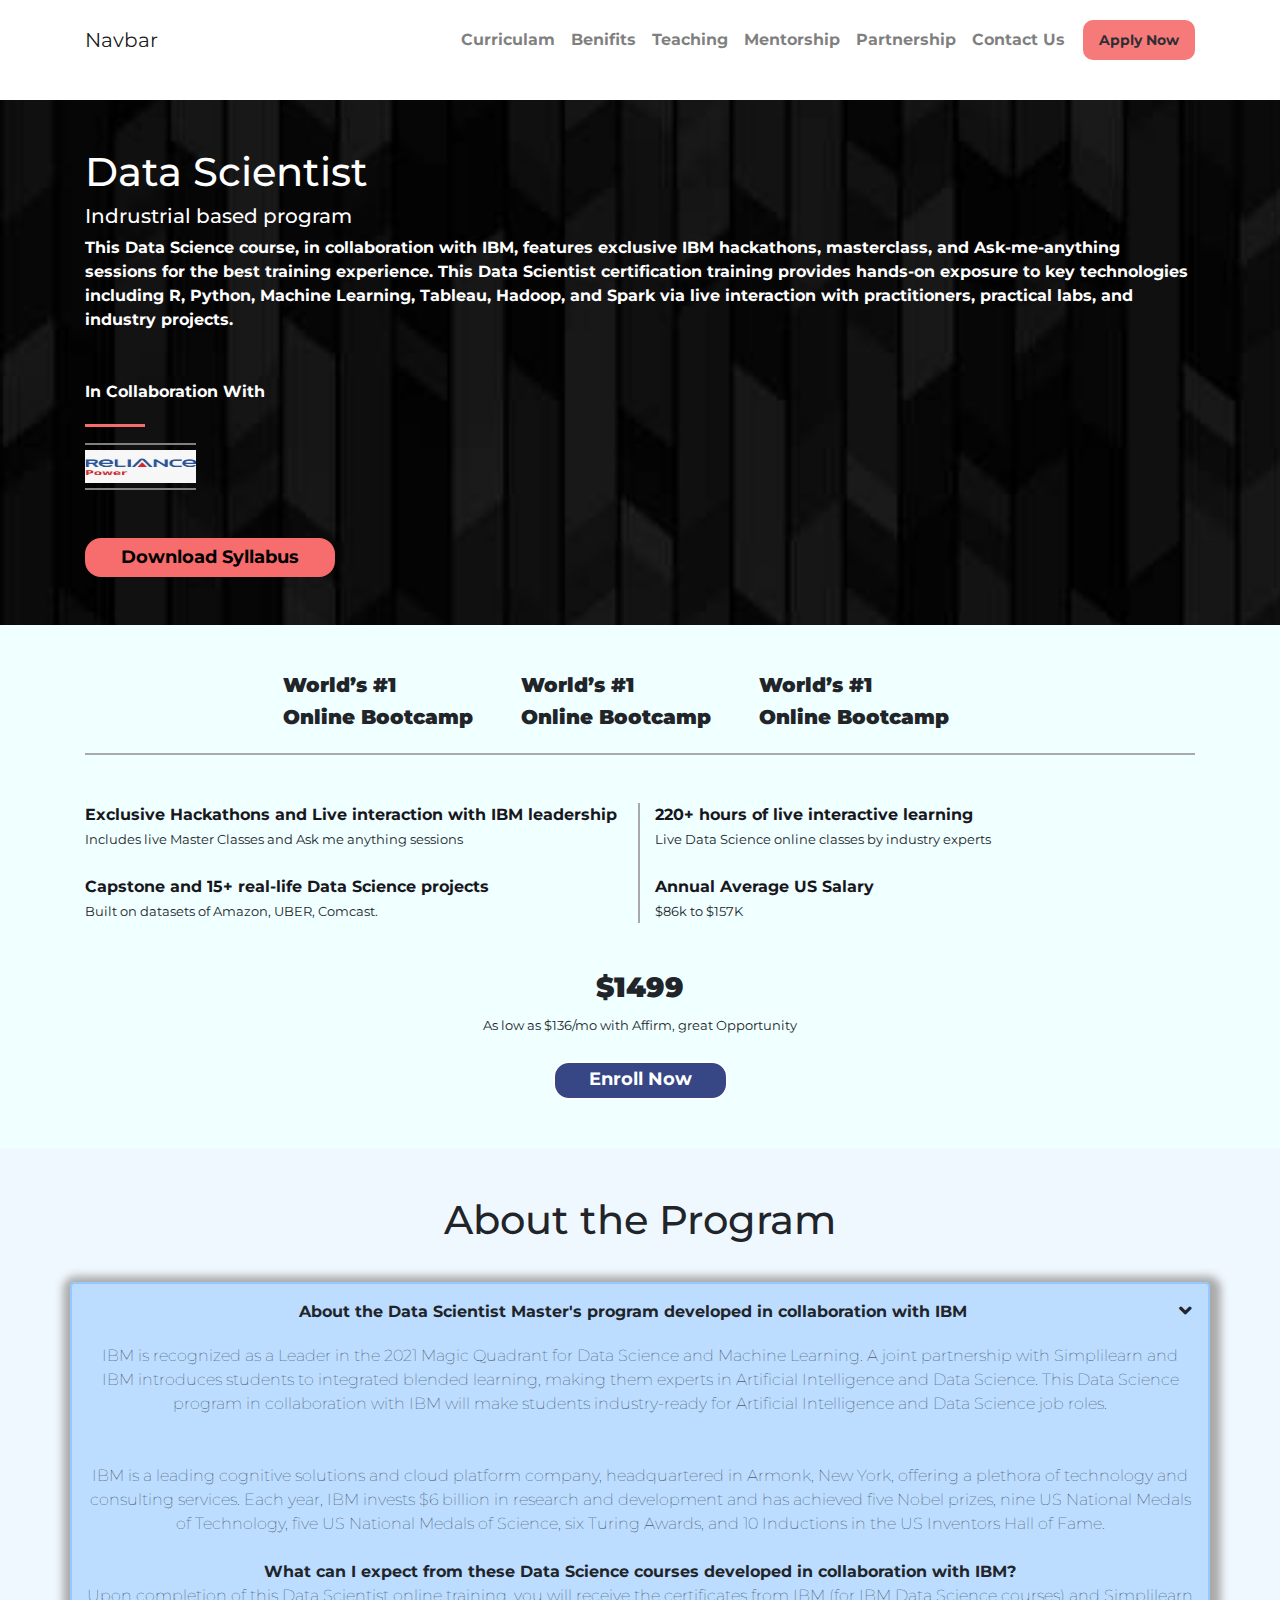
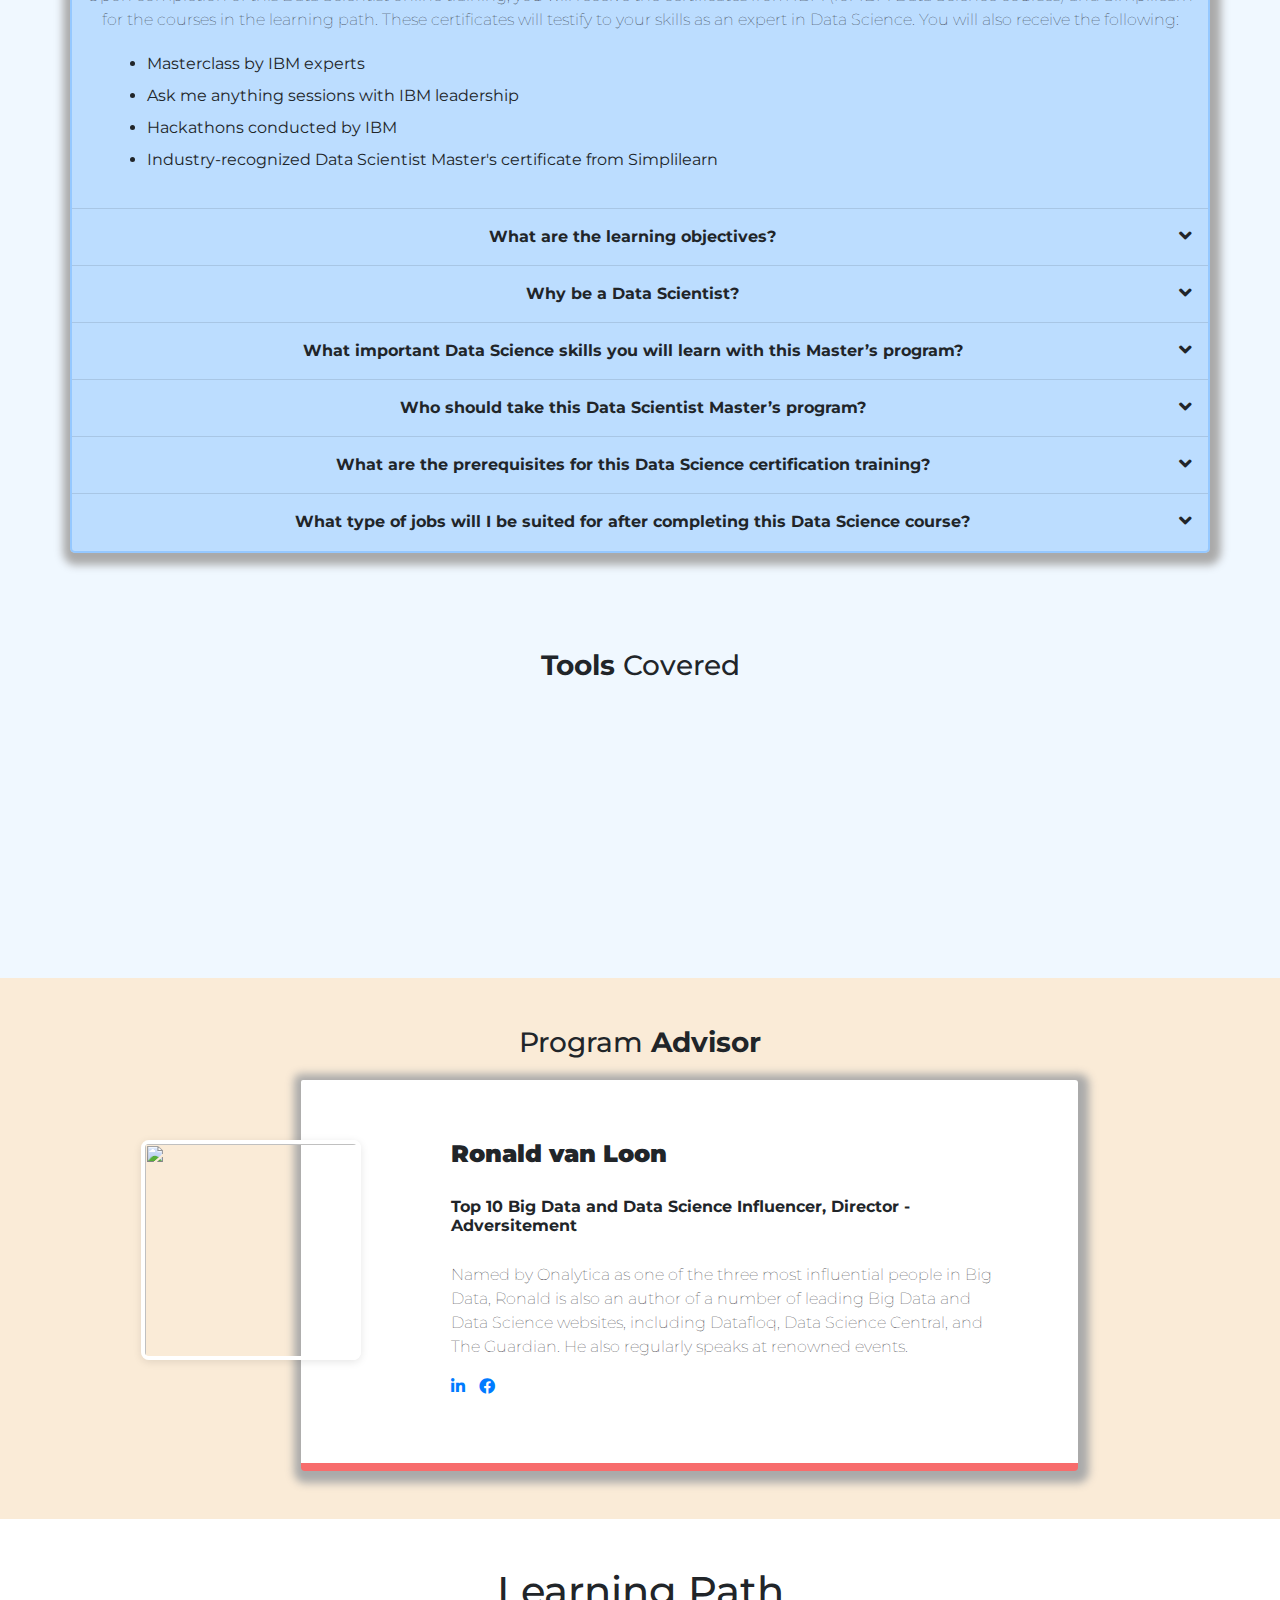
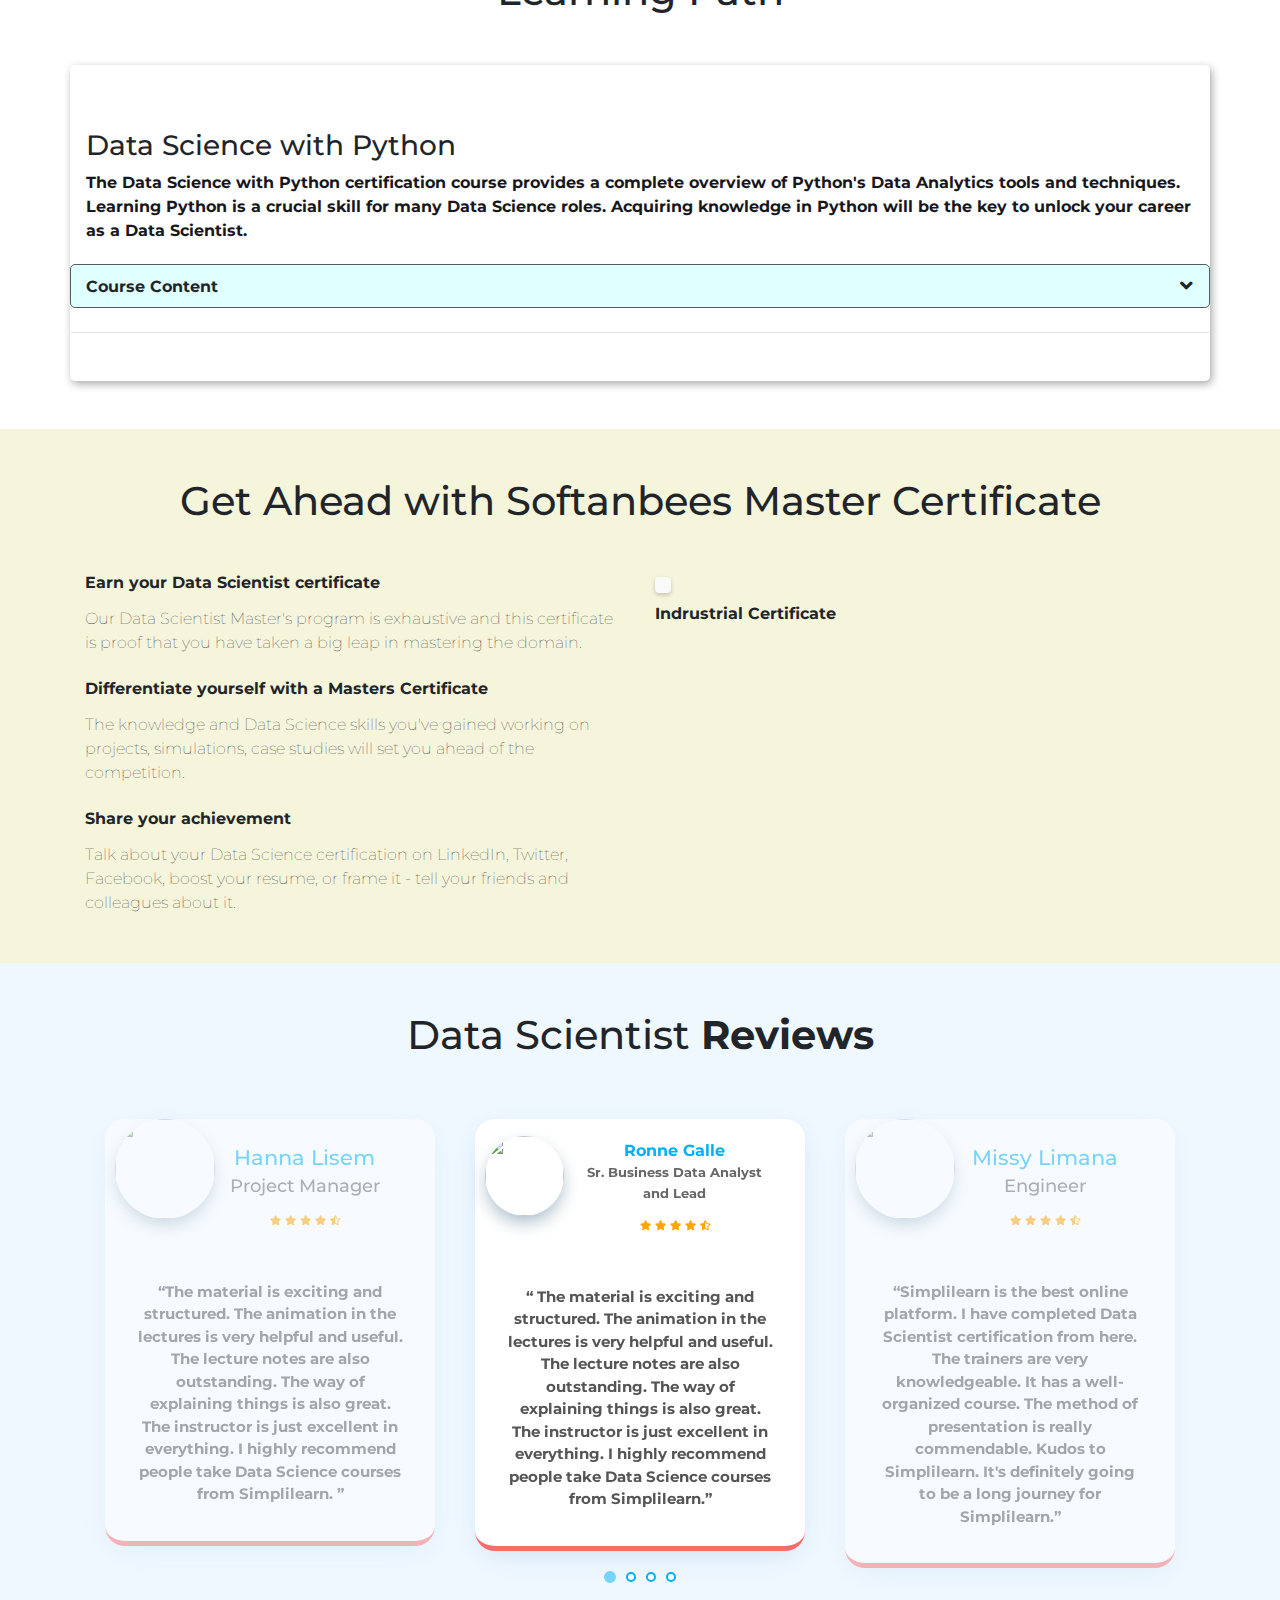
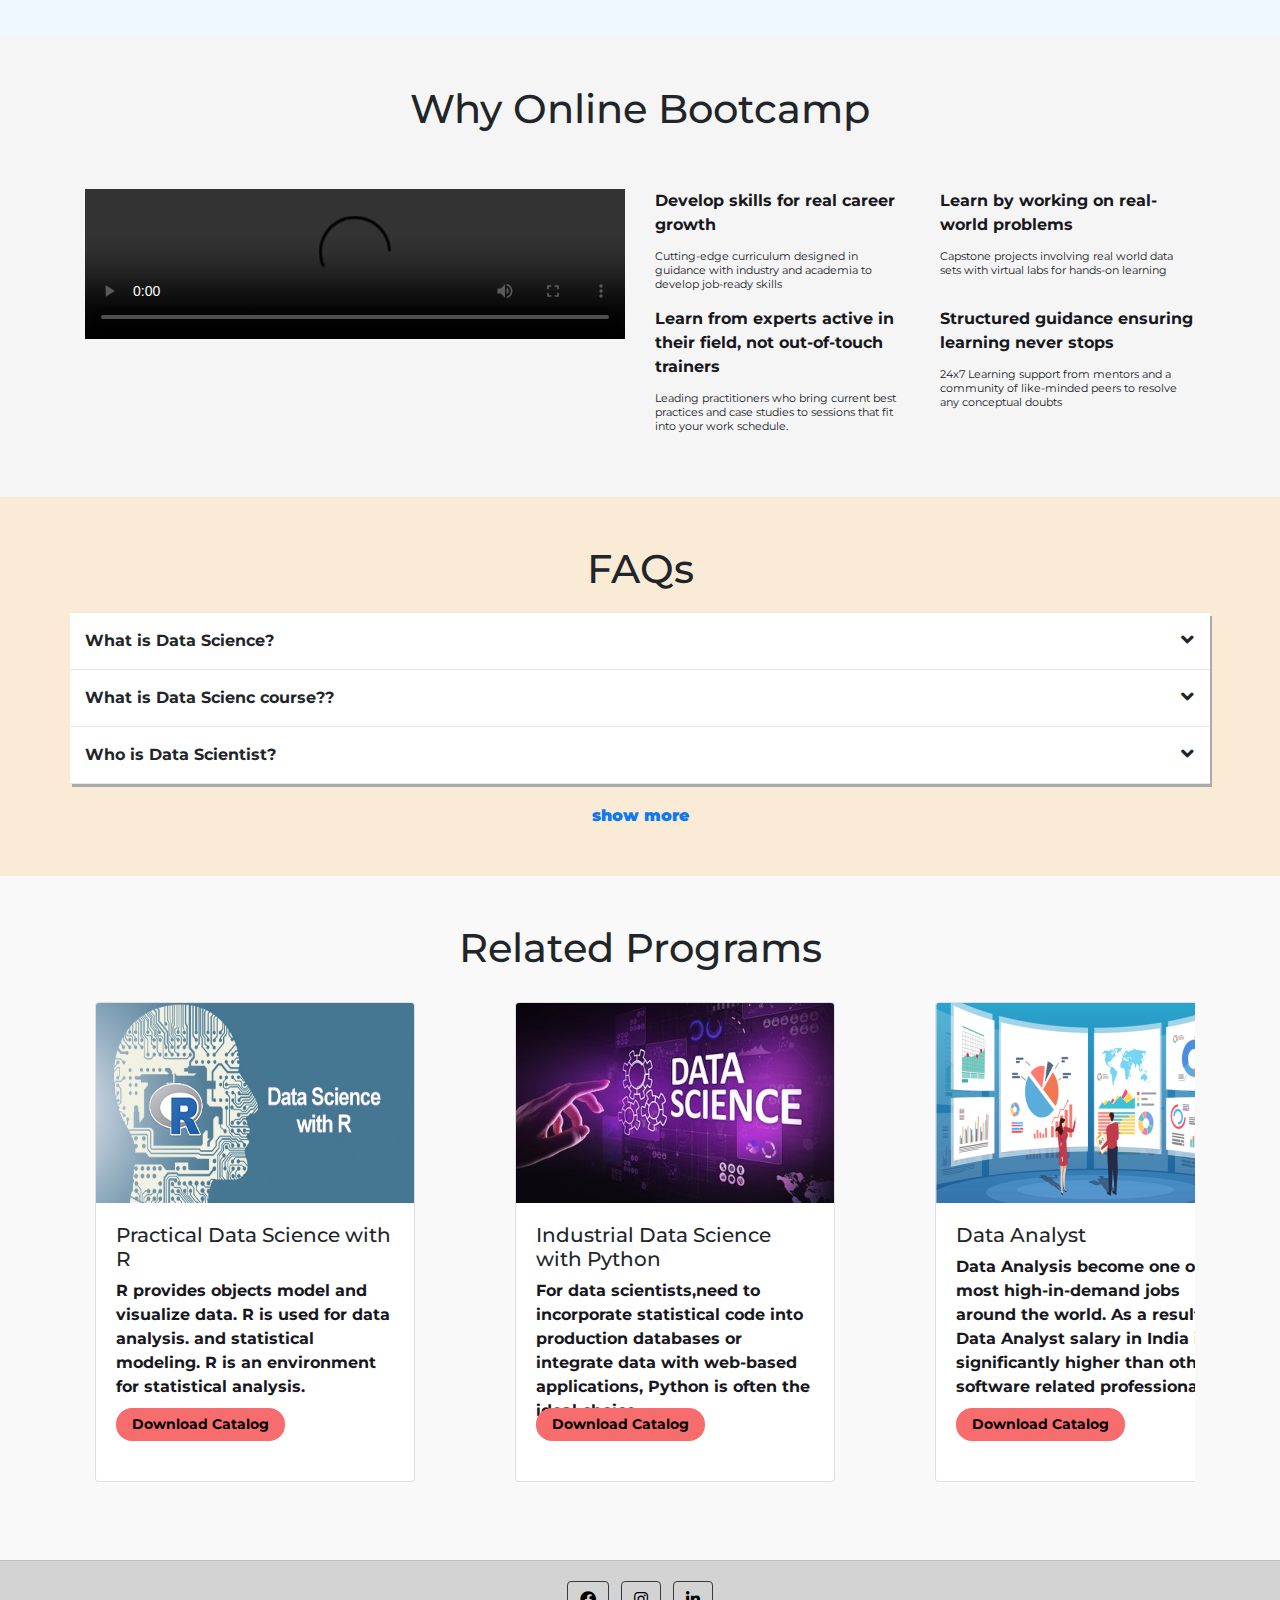
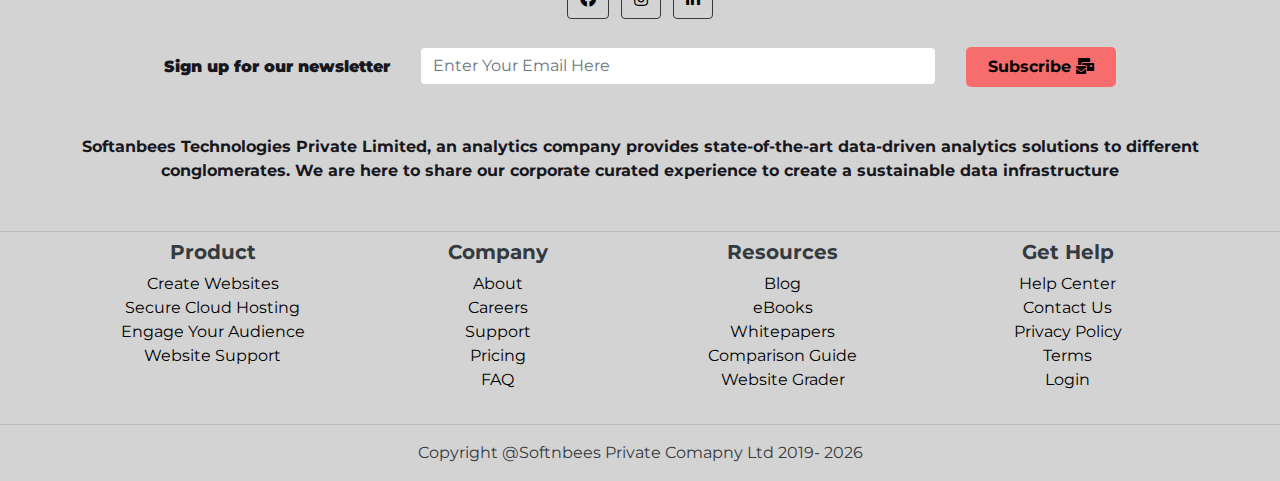
==== commit b644ead1: "added logo and title" ====
--- a/course_details.html
+++ b/course_details.html
@@ -5,7 +5,8 @@
 <head>
   <meta charset="utf-8" />
   <meta http-equiv="X-UA-Compatible" content="IE=edge" />
-  <title></title>
+  <title>Softanbees Private Company LTD.</title>
+  <link rel="shortcut icon" type="image/jpg" href="asset/logo.jpg"/>
   <link rel="stylesheet" href="asset/css/all.min.css" />
   <link rel="preconnect" href="https://fonts.gstatic.com" />
   <meta name="description" content="" />
